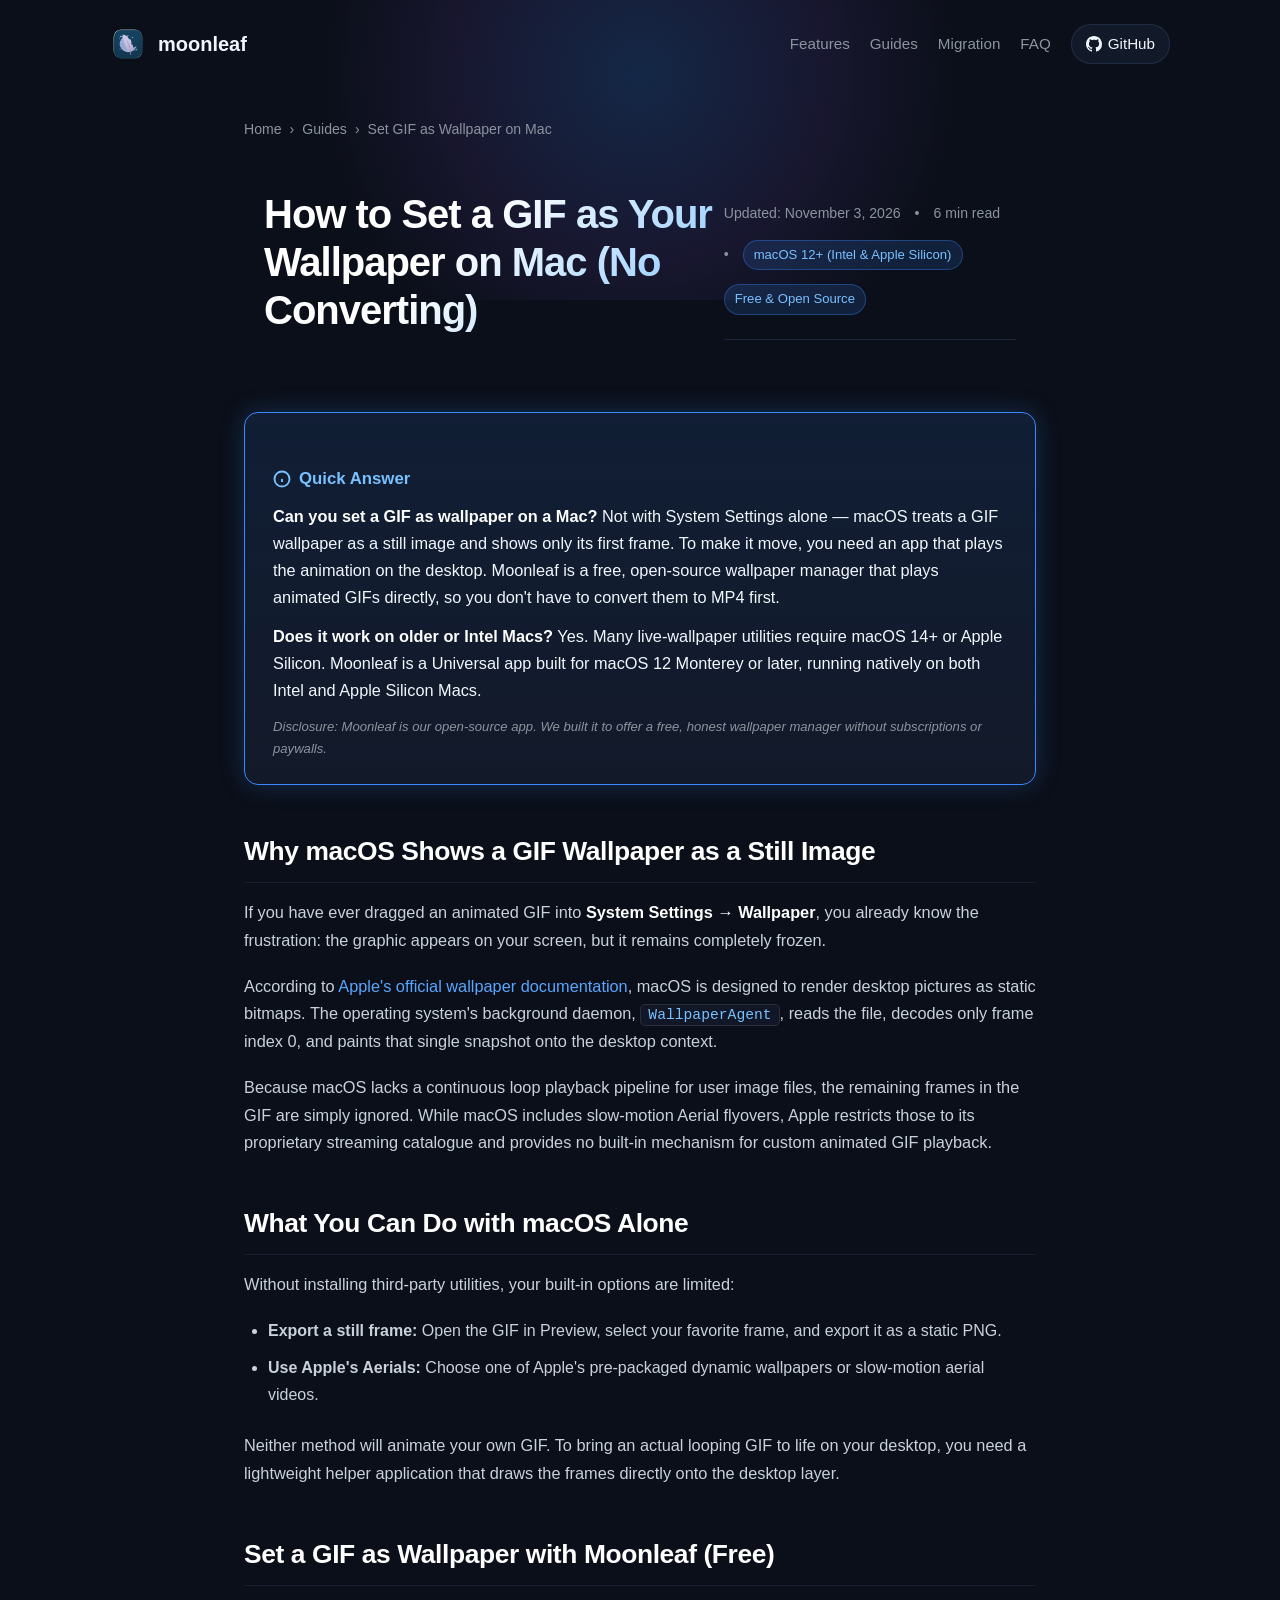
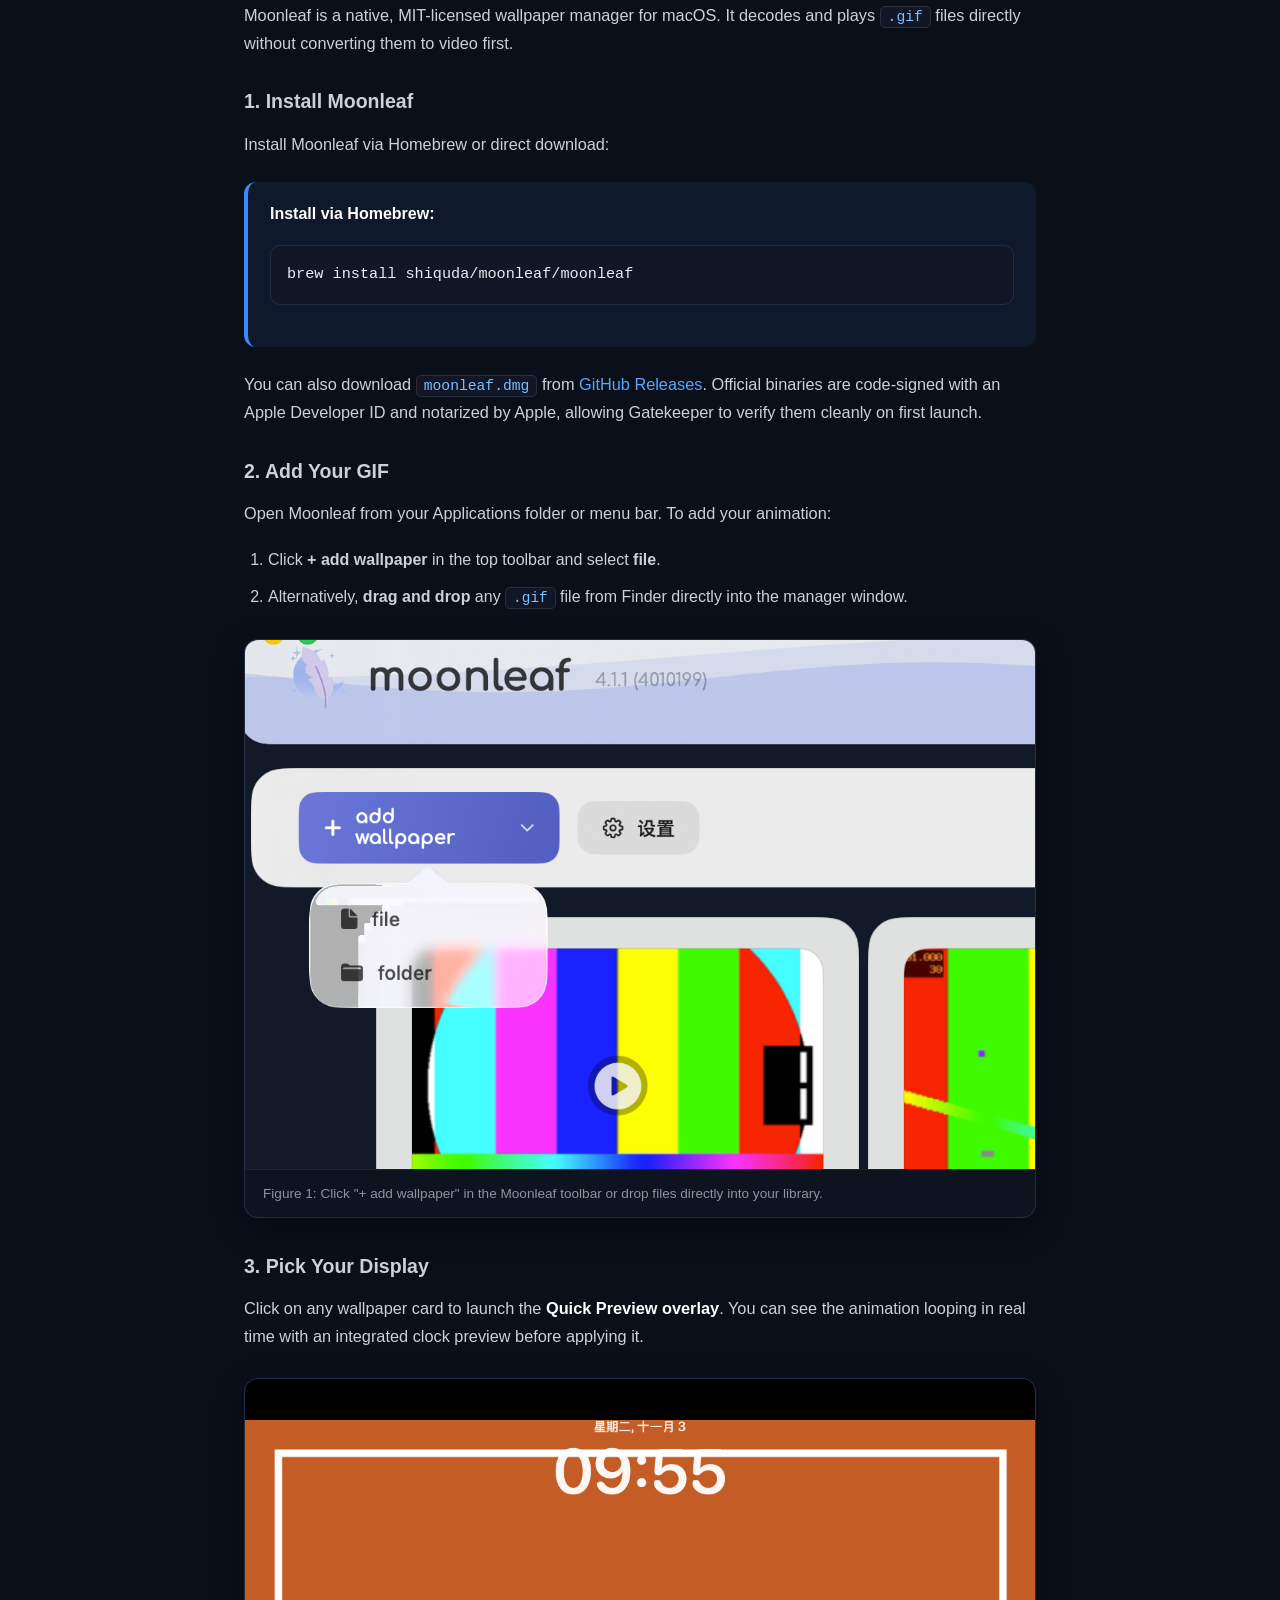
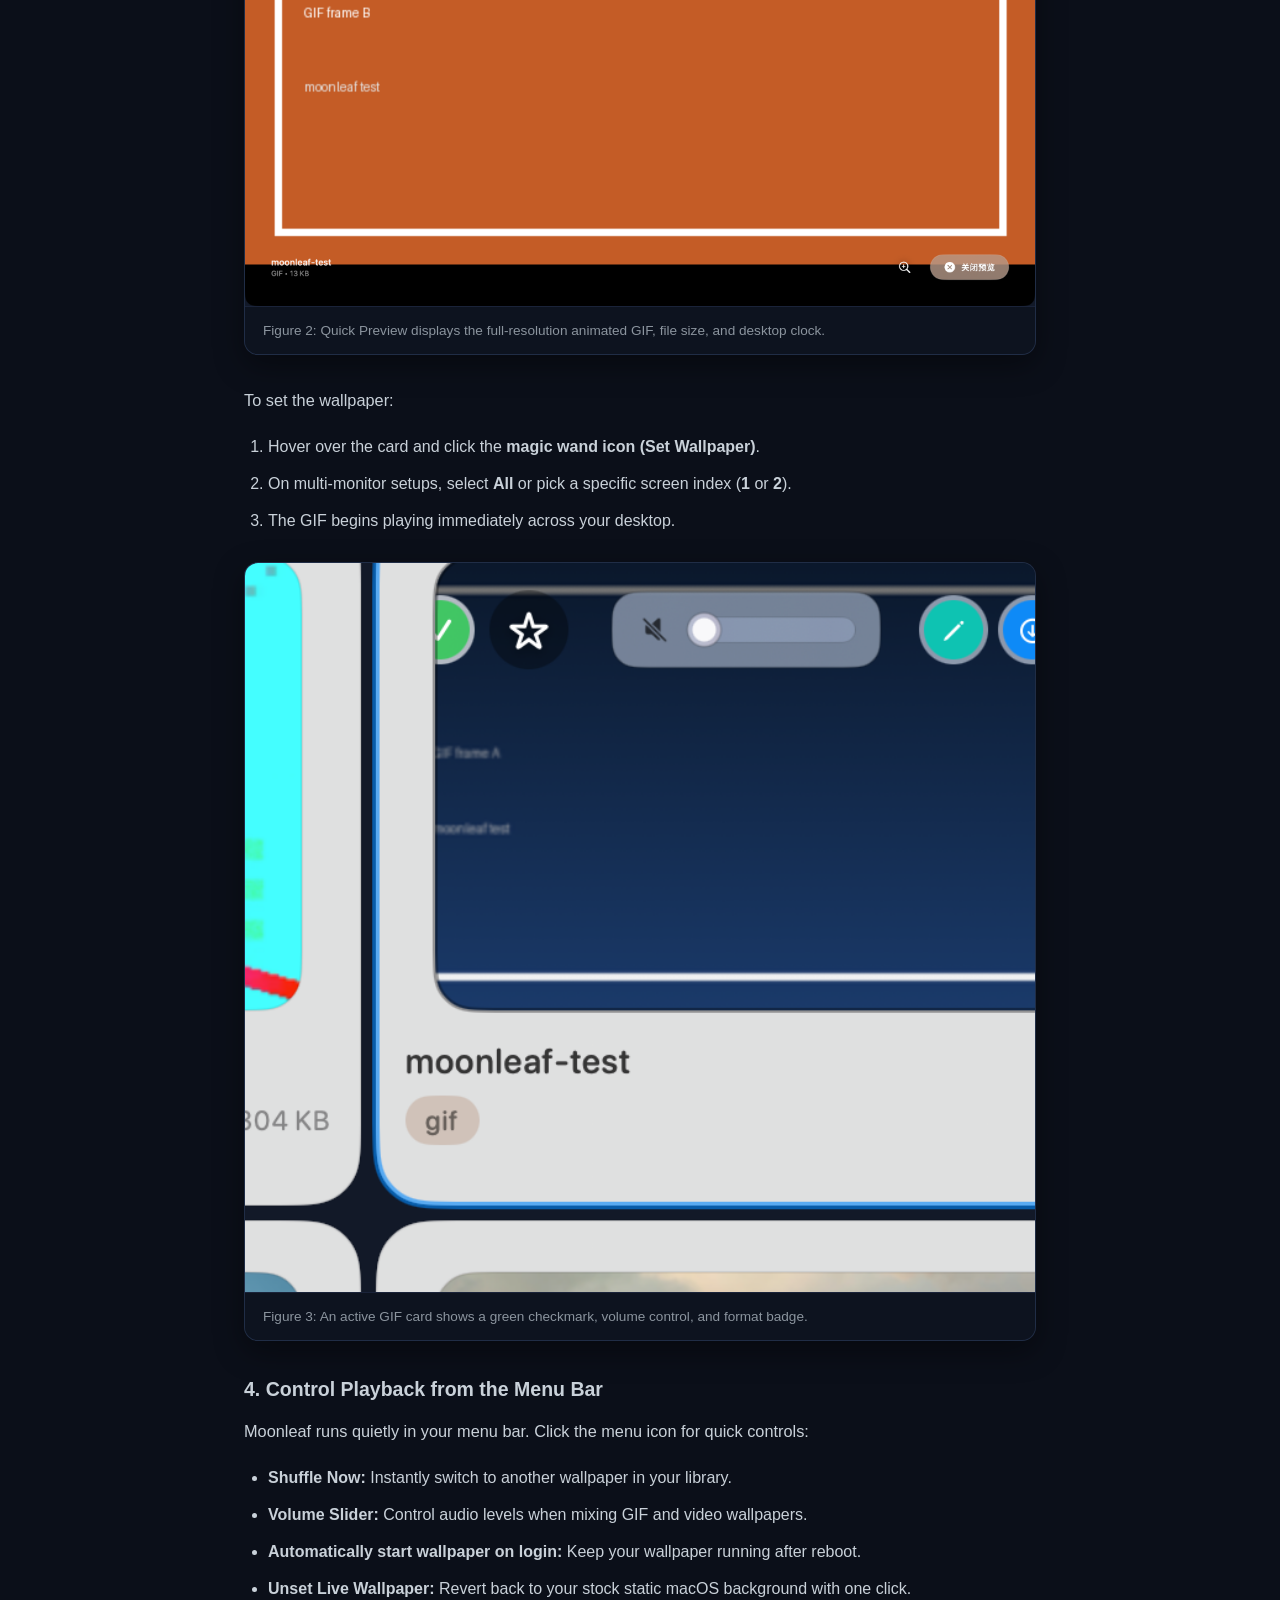
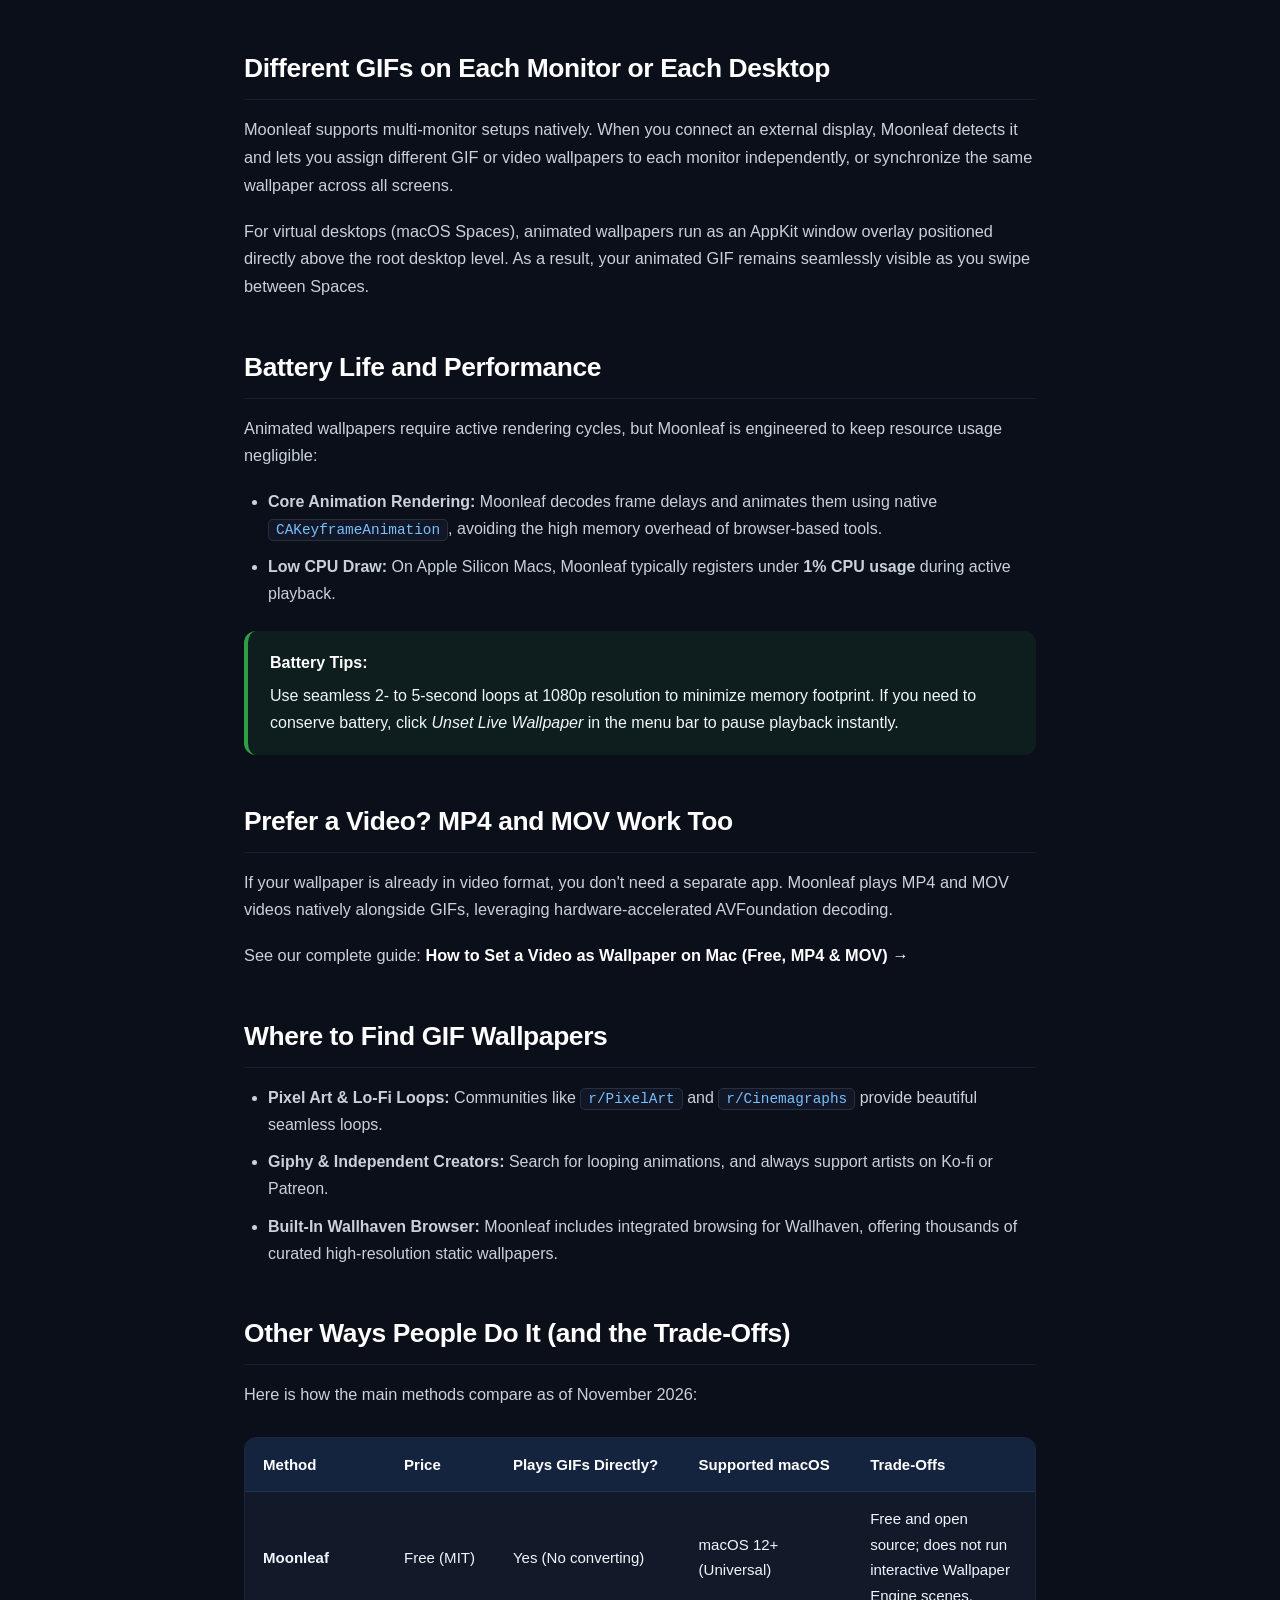
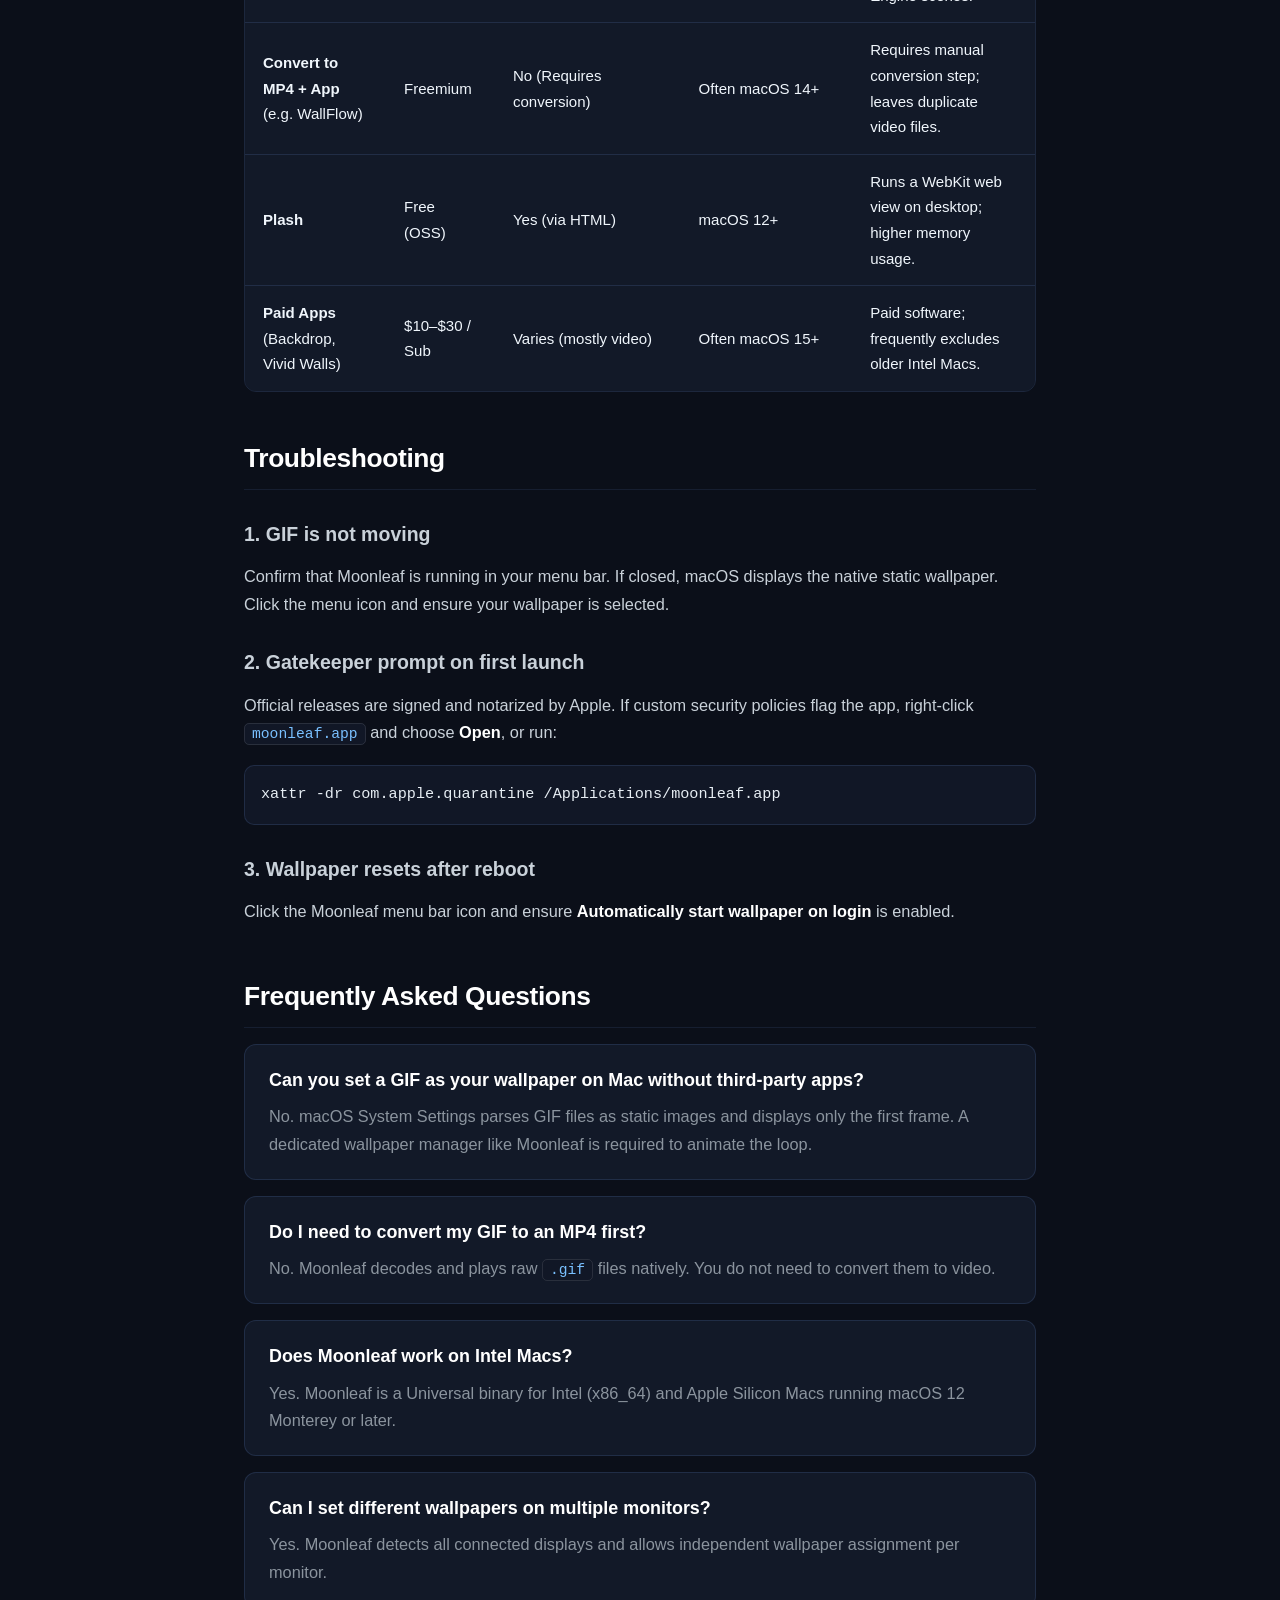
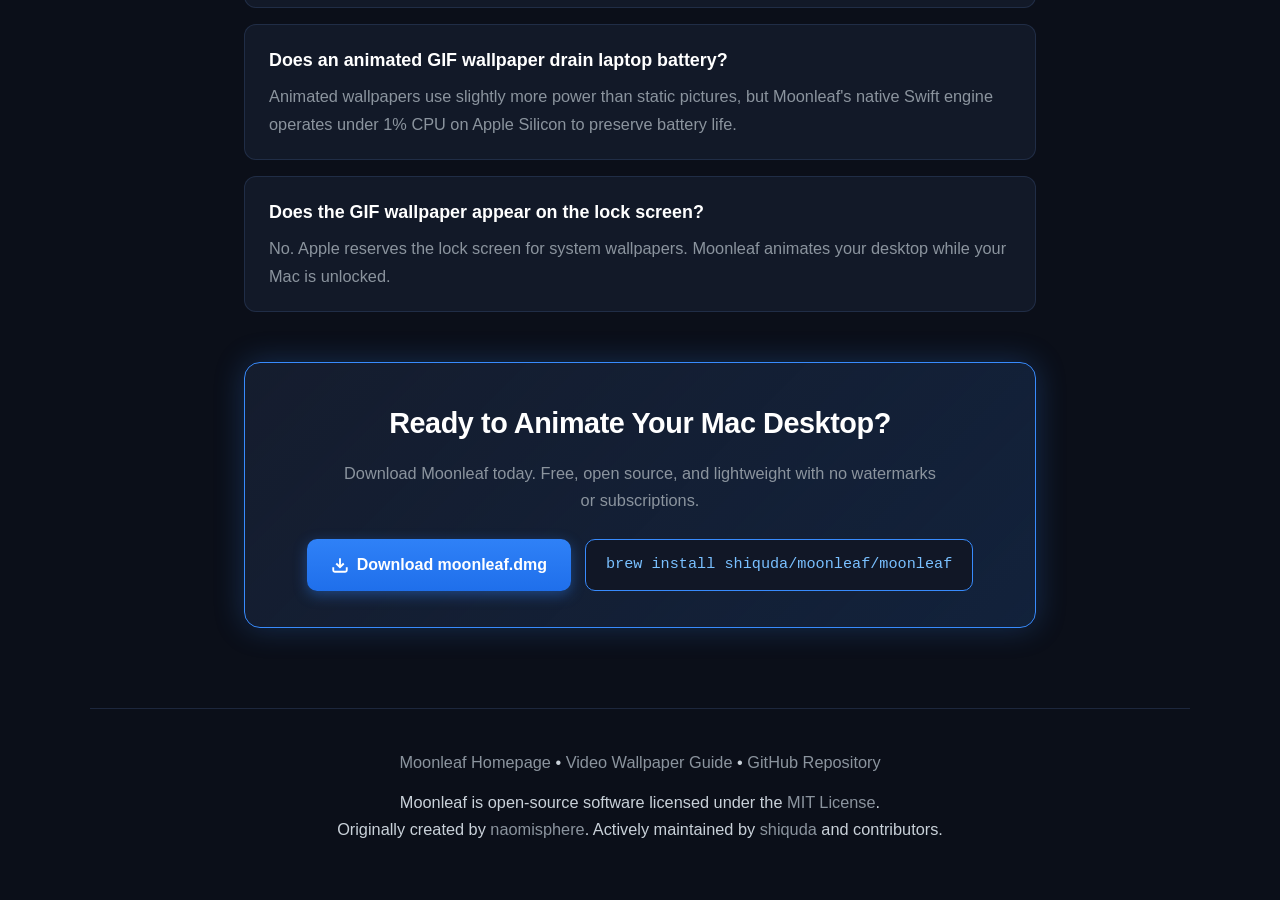
==== docs/guides/gif-wallpaper-mac/index.html @ fe2e9995 "feat(seo): add GIF and video wallpaper guides, update notarization facts and sitemap" ====
<!DOCTYPE html>
<html lang="en">
<head>
  <meta charset="UTF-8">
  <meta name="viewport" content="width=device-width, initial-scale=1.0">
  <title>How to Set a GIF as Wallpaper on Mac (Free, No Converting)</title>
  <meta name="description" content="macOS shows only a GIF's first frame. Here's why, and how to play GIF wallpapers on Mac for free with moonleaf. No MP4 converting, macOS 12+, Intel too.">
  <link rel="canonical" href="https://shiquda.github.io/moonleaf/guides/gif-wallpaper-mac/">
  <link rel="icon" type="image/png" href="../../icon.png">

  <!-- OpenGraph Meta Tags -->
  <meta property="og:type" content="article">
  <meta property="og:url" content="https://shiquda.github.io/moonleaf/guides/gif-wallpaper-mac/">
  <meta property="og:title" content="How to Set a GIF as Wallpaper on Mac (Free, No Converting)">
  <meta property="og:description" content="macOS shows only a GIF's first frame. Play animated GIF wallpapers on Mac for free with moonleaf. No MP4 converting required.">
  <meta property="og:image" content="https://shiquda.github.io/moonleaf/og-image.png">

  <!-- Twitter Card -->
  <meta name="twitter:card" content="summary_large_image">
  <meta name="twitter:title" content="How to Set a GIF as Wallpaper on Mac (Free, No Converting)">
  <meta name="twitter:description" content="macOS shows only a GIF's first frame. Play animated GIF wallpapers on Mac for free with moonleaf. macOS 12+, Intel and Apple Silicon.">
  <meta name="twitter:image" content="https://shiquda.github.io/moonleaf/og-image.png">

  <link rel="stylesheet" href="../style.css">

  <!-- JSON-LD Structured Data: Article & FAQPage -->
  <script type="application/ld+json">
  {
    "@context": "https://schema.org",
    "@graph": [
      {
        "@type": "Article",
        "headline": "How to Set a GIF as Wallpaper on Mac (Free, No Converting)",
        "description": "Learn why macOS only displays the first frame of a GIF and how to play animated GIF wallpapers natively with moonleaf.",
        "author": {
          "@type": "Person",
          "name": "shiquda",
          "url": "https://github.com/shiquda"
        },
        "publisher": {
          "@type": "Organization",
          "name": "moonleaf",
          "url": "https://shiquda.github.io/moonleaf/"
        },
        "datePublished": "2026-11-03",
        "dateModified": "2026-11-03",
        "mainEntityOfPage": "https://shiquda.github.io/moonleaf/guides/gif-wallpaper-mac/"
      },
      {
        "@type": "FAQPage",
        "mainEntity": [
          {
            "@type": "Question",
            "name": "Can you set a GIF as your wallpaper on a Mac?",
            "acceptedAnswer": {
              "@type": "Answer",
              "text": "Not with System Settings alone. macOS treats a GIF as a static picture and displays only its first frame. To animate it, you need an app like moonleaf that renders the animation on the desktop."
            }
          },
          {
            "@type": "Question",
            "name": "Do I need to convert the GIF to an MP4 first?",
            "acceptedAnswer": {
              "@type": "Answer",
              "text": "No. While many tools require converting GIFs to MP4 or MOV files, moonleaf decodes and plays .gif files directly."
            }
          },
          {
            "@type": "Question",
            "name": "Does moonleaf work on Intel Macs?",
            "acceptedAnswer": {
              "@type": "Answer",
              "text": "Yes. Moonleaf is a Universal app supporting macOS 12 Monterey or later on both Intel and Apple Silicon Macs."
            }
          },
          {
            "@type": "Question",
            "name": "Can I use different GIFs on multiple monitors?",
            "acceptedAnswer": {
              "@type": "Answer",
              "text": "Yes. Moonleaf detects multiple displays and lets you assign separate wallpapers to each screen."
            }
          },
          {
            "@type": "Question",
            "name": "Will an animated GIF wallpaper drain battery?",
            "acceptedAnswer": {
              "@type": "Answer",
              "text": "Animated graphics consume slightly more power than still pictures, but Moonleaf uses native AppKit rendering with less than 1% CPU usage on Apple Silicon."
            }
          },
          {
            "@type": "Question",
            "name": "Does the GIF show on the lock screen?",
            "acceptedAnswer": {
              "@type": "Answer",
              "text": "No. Moonleaf animates the active desktop wallpaper; macOS does not allow third-party utilities to modify the lock screen."
            }
          }
        ]
      }
    ]
  }
  </script>
</head>
<body>
  <div class="glow-top"></div>

  <header>
    <a href="../../" class="brand">
      <img src="../../icon.png" alt="Moonleaf logo">
      <span>moonleaf</span>
    </a>
    <div class="nav-links">
      <a href="../../#features">Features</a>
      <a href="../../#guides">Guides</a>
      <a href="../../#upgrade">Migration</a>
      <a href="../../#faq">FAQ</a>
      <a href="https://github.com/shiquda/moonleaf" class="github-btn" target="_blank" rel="noopener">
        <svg height="16" width="16" viewBox="0 0 16 16" fill="currentColor"><path d="M8 0C3.58 0 0 3.58 0 8c0 3.54 2.29 6.53 5.47 7.59.4.07.55-.17.55-.38 0-.19-.01-.82-.01-1.49-2.01.37-2.53-.49-2.69-.94-.09-.23-.48-.94-.82-1.13-.28-.15-.68-.52-.01-.53.63-.01 1.08.58 1.23.82.72 1.21 1.87.87 2.33.66.07-.52.28-.87.51-1.07-1.78-.2-3.64-.89-3.64-3.95 0-.87.31-1.59.82-2.15-.08-.2-.36-1.02.08-2.12 0 0 .67-.21 2.2.82.64-.18 1.32-.27 2-.27.68 0 1.36.09 2 .27 1.53-1.04 2.2-.82 2.2-.82.44 1.1.16 1.92.08 2.12.51.56.82 1.27.82 2.15 0 3.07-1.87 3.75-3.65 3.95.29.25.54.73.54 1.48 0 1.07-.01 1.93-.01 2.2 0 .21.15.46.55.38A8.013 8.013 0 0016 8c0-4.42-3.58-8-8-8z"></path></svg>
        GitHub
      </a>
    </div>
  </header>

  <main class="guide-article">
    <nav class="breadcrumbs" aria-label="Breadcrumb">
      <a href="../../">Home</a>
      <span>&rsaquo;</span>
      <a href="../../#guides">Guides</a>
      <span>&rsaquo;</span>
      <span>Set GIF as Wallpaper on Mac</span>
    </nav>

    <header class="guide-header">
      <h1>How to Set a GIF as Your Wallpaper on Mac (No Converting)</h1>
      <div class="guide-meta">
        <span>Updated: November 3, 2026</span>
        <span>&bull;</span>
        <span>6 min read</span>
        <span>&bull;</span>
        <span class="guide-tag">macOS 12+ (Intel &amp; Apple Silicon)</span>
        <span class="guide-tag">Free &amp; Open Source</span>
      </div>
    </header>

    <!-- Answer-Ready Block -->
    <section class="answer-ready-box" aria-label="Quick Answer">
      <h3>
        <svg width="18" height="18" viewBox="0 0 24 24" fill="none" stroke="currentColor" stroke-width="2.5"><circle cx="12" cy="12" r="10"></circle><line x1="12" y1="16" x2="12" y2="12"></line><line x1="12" y1="8" x2="12.01" y2="8"></line></svg>
        Quick Answer
      </h3>
      <p>
        <strong>Can you set a GIF as wallpaper on a Mac?</strong> Not with System Settings alone &mdash; macOS treats a GIF wallpaper as a still image and shows only its first frame. To make it move, you need an app that plays the animation on the desktop. Moonleaf is a free, open-source wallpaper manager that plays animated GIFs directly, so you don't have to convert them to MP4 first.
      </p>
      <p>
        <strong>Does it work on older or Intel Macs?</strong> Yes. Many live-wallpaper utilities require macOS 14+ or Apple Silicon. Moonleaf is a Universal app built for macOS 12 Monterey or later, running natively on both Intel and Apple Silicon Macs.
      </p>
      <span class="disclosure">Disclosure: Moonleaf is our open-source app. We built it to offer a free, honest wallpaper manager without subscriptions or paywalls.</span>
    </section>

    <section>
      <h2>Why macOS Shows a GIF Wallpaper as a Still Image</h2>
      <p>
        If you have ever dragged an animated GIF into <strong>System Settings &rarr; Wallpaper</strong>, you already know the frustration: the graphic appears on your screen, but it remains completely frozen.
      </p>
      <p>
        According to <a href="https://support.apple.com/guide/mac-help/change-desktop-picture-mchlp1103/mac" target="_blank" rel="noopener">Apple's official wallpaper documentation</a>, macOS is designed to render desktop pictures as static bitmaps. The operating system's background daemon, <code>WallpaperAgent</code>, reads the file, decodes only frame index 0, and paints that single snapshot onto the desktop context.
      </p>
      <p>
        Because macOS lacks a continuous loop playback pipeline for user image files, the remaining frames in the GIF are simply ignored. While macOS includes slow-motion Aerial flyovers, Apple restricts those to its proprietary streaming catalogue and provides no built-in mechanism for custom animated GIF playback.
      </p>
    </section>

    <section>
      <h2>What You Can Do with macOS Alone</h2>
      <p>
        Without installing third-party utilities, your built-in options are limited:
      </p>
      <ul>
        <li><strong>Export a still frame:</strong> Open the GIF in Preview, select your favorite frame, and export it as a static PNG.</li>
        <li><strong>Use Apple's Aerials:</strong> Choose one of Apple's pre-packaged dynamic wallpapers or slow-motion aerial videos.</li>
      </ul>
      <p>
        Neither method will animate your own GIF. To bring an actual looping GIF to life on your desktop, you need a lightweight helper application that draws the frames directly onto the desktop layer.
      </p>
    </section>

    <section>
      <h2>Set a GIF as Wallpaper with Moonleaf (Free)</h2>
      <p>
        Moonleaf is a native, MIT-licensed wallpaper manager for macOS. It decodes and plays <code>.gif</code> files directly without converting them to video first.
      </p>

      <h3>1. Install Moonleaf</h3>
      <p>
        Install Moonleaf via Homebrew or direct download:
      </p>
      <div class="callout callout-info">
        <strong>Install via Homebrew:</strong>
        <pre><code>brew install shiquda/moonleaf/moonleaf</code></pre>
      </div>
      <p>
        You can also download <code>moonleaf.dmg</code> from <a href="https://github.com/shiquda/moonleaf/releases/latest" target="_blank" rel="noopener">GitHub Releases</a>. Official binaries are code-signed with an Apple Developer ID and notarized by Apple, allowing Gatekeeper to verify them cleanly on first launch.
      </p>

      <h3>2. Add Your GIF</h3>
      <p>
        Open Moonleaf from your Applications folder or menu bar. To add your animation:
      </p>
      <ol>
        <li>Click <strong>+ add wallpaper</strong> in the top toolbar and select <strong>file</strong>.</li>
        <li>Alternatively, <strong>drag and drop</strong> any <code>.gif</code> file from Finder directly into the manager window.</li>
      </ol>

      <figure class="guide-img">
        <img src="../images/add-wallpaper-popover.png" alt="Moonleaf manager window showing the add wallpaper button and file popover">
        <figcaption>Figure 1: Click "+ add wallpaper" in the Moonleaf toolbar or drop files directly into your library.</figcaption>
      </figure>

      <h3>3. Pick Your Display</h3>
      <p>
        Click on any wallpaper card to launch the <strong>Quick Preview overlay</strong>. You can see the animation looping in real time with an integrated clock preview before applying it.
      </p>

      <figure class="guide-img">
        <img src="../images/gif-quick-preview.png" alt="Moonleaf Quick Preview overlay displaying animated GIF with clock">
        <figcaption>Figure 2: Quick Preview displays the full-resolution animated GIF, file size, and desktop clock.</figcaption>
      </figure>

      <p>
        To set the wallpaper:
      </p>
      <ol>
        <li>Hover over the card and click the <strong>magic wand icon (Set Wallpaper)</strong>.</li>
        <li>On multi-monitor setups, select <strong>All</strong> or pick a specific screen index (<strong>1</strong> or <strong>2</strong>).</li>
        <li>The GIF begins playing immediately across your desktop.</li>
      </ol>

      <figure class="guide-img">
        <img src="../images/gif-card-active.png" alt="Moonleaf active GIF card with controls and format badge">
        <figcaption>Figure 3: An active GIF card shows a green checkmark, volume control, and format badge.</figcaption>
      </figure>

      <h3>4. Control Playback from the Menu Bar</h3>
      <p>
        Moonleaf runs quietly in your menu bar. Click the menu icon for quick controls:
      </p>
      <ul>
        <li><strong>Shuffle Now:</strong> Instantly switch to another wallpaper in your library.</li>
        <li><strong>Volume Slider:</strong> Control audio levels when mixing GIF and video wallpapers.</li>
        <li><strong>Automatically start wallpaper on login:</strong> Keep your wallpaper running after reboot.</li>
        <li><strong>Unset Live Wallpaper:</strong> Revert back to your stock static macOS background with one click.</li>
      </ul>
    </section>

    <section>
      <h2>Different GIFs on Each Monitor or Each Desktop</h2>
      <p>
        Moonleaf supports multi-monitor setups natively. When you connect an external display, Moonleaf detects it and lets you assign different GIF or video wallpapers to each monitor independently, or synchronize the same wallpaper across all screens.
      </p>
      <p>
        For virtual desktops (macOS Spaces), animated wallpapers run as an AppKit window overlay positioned directly above the root desktop level. As a result, your animated GIF remains seamlessly visible as you swipe between Spaces.
      </p>
    </section>

    <section>
      <h2>Battery Life and Performance</h2>
      <p>
        Animated wallpapers require active rendering cycles, but Moonleaf is engineered to keep resource usage negligible:
      </p>
      <ul>
        <li><strong>Core Animation Rendering:</strong> Moonleaf decodes frame delays and animates them using native <code>CAKeyframeAnimation</code>, avoiding the high memory overhead of browser-based tools.</li>
        <li><strong>Low CPU Draw:</strong> On Apple Silicon Macs, Moonleaf typically registers under <strong>1% CPU usage</strong> during active playback.</li>
      </ul>
      <div class="callout callout-tip">
        <strong>Battery Tips:</strong> Use seamless 2- to 5-second loops at 1080p resolution to minimize memory footprint. If you need to conserve battery, click <em>Unset Live Wallpaper</em> in the menu bar to pause playback instantly.
      </div>
    </section>

    <section>
      <h2>Prefer a Video? MP4 and MOV Work Too</h2>
      <p>
        If your wallpaper is already in video format, you don't need a separate app. Moonleaf plays MP4 and MOV videos natively alongside GIFs, leveraging hardware-accelerated AVFoundation decoding.
      </p>
      <p>
        See our complete guide: <a href="../video-wallpaper-mac/"><strong>How to Set a Video as Wallpaper on Mac (Free, MP4 &amp; MOV) &rarr;</strong></a>
      </p>
    </section>

    <section>
      <h2>Where to Find GIF Wallpapers</h2>
      <ul>
        <li><strong>Pixel Art &amp; Lo-Fi Loops:</strong> Communities like <code>r/PixelArt</code> and <code>r/Cinemagraphs</code> provide beautiful seamless loops.</li>
        <li><strong>Giphy &amp; Independent Creators:</strong> Search for looping animations, and always support artists on Ko-fi or Patreon.</li>
        <li><strong>Built-In Wallhaven Browser:</strong> Moonleaf includes integrated browsing for Wallhaven, offering thousands of curated high-resolution static wallpapers.</li>
      </ul>
    </section>

    <section>
      <h2>Other Ways People Do It (and the Trade-Offs)</h2>
      <p>
        Here is how the main methods compare as of November 2026:
      </p>

      <div class="table-responsive">
        <table>
          <thead>
            <tr>
              <th>Method</th>
              <th>Price</th>
              <th>Plays GIFs Directly?</th>
              <th>Supported macOS</th>
              <th>Trade-Offs</th>
            </tr>
          </thead>
          <tbody>
            <tr>
              <td><strong>Moonleaf</strong></td>
              <td>Free (MIT)</td>
              <td>Yes (No converting)</td>
              <td>macOS 12+ (Universal)</td>
              <td>Free and open source; does not run interactive Wallpaper Engine scenes.</td>
            </tr>
            <tr>
              <td><strong>Convert to MP4 + App</strong> (e.g. WallFlow)</td>
              <td>Freemium</td>
              <td>No (Requires conversion)</td>
              <td>Often macOS 14+</td>
              <td>Requires manual conversion step; leaves duplicate video files.</td>
            </tr>
            <tr>
              <td><strong>Plash</strong></td>
              <td>Free (OSS)</td>
              <td>Yes (via HTML)</td>
              <td>macOS 12+</td>
              <td>Runs a WebKit web view on desktop; higher memory usage.</td>
            </tr>
            <tr>
              <td><strong>Paid Apps</strong> (Backdrop, Vivid Walls)</td>
              <td>$10&ndash;$30 / Sub</td>
              <td>Varies (mostly video)</td>
              <td>Often macOS 15+</td>
              <td>Paid software; frequently excludes older Intel Macs.</td>
            </tr>
          </tbody>
        </table>
      </div>
    </section>

    <section>
      <h2>Troubleshooting</h2>
      <h3>1. GIF is not moving</h3>
      <p>
        Confirm that Moonleaf is running in your menu bar. If closed, macOS displays the native static wallpaper. Click the menu icon and ensure your wallpaper is selected.
      </p>
      <h3>2. Gatekeeper prompt on first launch</h3>
      <p>
        Official releases are signed and notarized by Apple. If custom security policies flag the app, right-click <code>moonleaf.app</code> and choose <strong>Open</strong>, or run:
      </p>
      <pre><code>xattr -dr com.apple.quarantine /Applications/moonleaf.app</code></pre>
      <h3>3. Wallpaper resets after reboot</h3>
      <p>
        Click the Moonleaf menu bar icon and ensure <strong>Automatically start wallpaper on login</strong> is enabled.
      </p>
    </section>

    <section class="faq-section">
      <h2>Frequently Asked Questions</h2>

      <div class="faq-card">
        <h3>Can you set a GIF as your wallpaper on Mac without third-party apps?</h3>
        <p>No. macOS System Settings parses GIF files as static images and displays only the first frame. A dedicated wallpaper manager like Moonleaf is required to animate the loop.</p>
      </div>

      <div class="faq-card">
        <h3>Do I need to convert my GIF to an MP4 first?</h3>
        <p>No. Moonleaf decodes and plays raw <code>.gif</code> files natively. You do not need to convert them to video.</p>
      </div>

      <div class="faq-card">
        <h3>Does Moonleaf work on Intel Macs?</h3>
        <p>Yes. Moonleaf is a Universal binary for Intel (x86_64) and Apple Silicon Macs running macOS 12 Monterey or later.</p>
      </div>

      <div class="faq-card">
        <h3>Can I set different wallpapers on multiple monitors?</h3>
        <p>Yes. Moonleaf detects all connected displays and allows independent wallpaper assignment per monitor.</p>
      </div>

      <div class="faq-card">
        <h3>Does an animated GIF wallpaper drain laptop battery?</h3>
        <p>Animated wallpapers use slightly more power than static pictures, but Moonleaf's native Swift engine operates under 1% CPU on Apple Silicon to preserve battery life.</p>
      </div>

      <div class="faq-card">
        <h3>Does the GIF wallpaper appear on the lock screen?</h3>
        <p>No. Apple reserves the lock screen for system wallpapers. Moonleaf animates your desktop while your Mac is unlocked.</p>
      </div>
    </section>

    <!-- Footer CTA Banner -->
    <div class="cta-banner">
      <h2>Ready to Animate Your Mac Desktop?</h2>
      <p>Download Moonleaf today. Free, open source, and lightweight with no watermarks or subscriptions.</p>
      <div class="cta-buttons">
        <a href="https://github.com/shiquda/moonleaf/releases/latest/download/moonleaf.dmg" class="btn-primary">
          <svg width="18" height="18" viewBox="0 0 24 24" fill="none" stroke="currentColor" stroke-width="2.5"><path d="M21 15v4a2 2 0 0 1-2 2H5a2 2 0 0 1-2-2v-4"></path><polyline points="7 10 12 15 17 10"></polyline><line x1="12" y1="15" x2="12" y2="3"></line></svg>
          Download moonleaf.dmg
        </a>
        <div class="btn-secondary" onclick="navigator.clipboard.writeText('brew install shiquda/moonleaf/moonleaf'); alert('Copied brew command to clipboard!');">
          brew install shiquda/moonleaf/moonleaf
        </div>
      </div>
    </div>
  </main>

  <footer>
    <p style="margin-bottom: 12px;">
      <a href="../../">Moonleaf Homepage</a> &bull;
      <a href="../video-wallpaper-mac/">Video Wallpaper Guide</a> &bull;
      <a href="https://github.com/shiquda/moonleaf">GitHub Repository</a>
    </p>
    <p>
      Moonleaf is open-source software licensed under the <a href="https://github.com/shiquda/moonleaf/blob/main/LICENSE">MIT License</a>.<br>
      Originally created by <a href="https://github.com/illufied">naomisphere</a>. Actively maintained by <a href="https://github.com/shiquda">shiquda</a> and contributors.
    </p>
  </footer>
</body>
</html>
---- docs/guides/style.css ----
:root {
  --bg: #0b0f19;
  --card-bg: rgba(22, 30, 48, 0.7);
  --card-border: rgba(56, 75, 115, 0.4);
  --text: #f0f6fc;
  --text-muted: #8b949e;
  --accent: #388bfd;
  --accent-glow: rgba(56, 139, 253, 0.25);
  --badge-bg: rgba(56, 139, 253, 0.15);
  --badge-border: rgba(56, 139, 253, 0.35);
  --code-bg: #111726;
  --callout-bg: rgba(56, 139, 253, 0.08);
  --callout-border: rgba(56, 139, 253, 0.4);
  --tip-bg: rgba(46, 160, 67, 0.1);
  --tip-border: rgba(46, 160, 67, 0.4);
}

* {
  box-sizing: border-box;
  margin: 0;
  padding: 0;
}

body {
  font-family: -apple-system, BlinkMacSystemFont, "SF Pro Text", "Segoe UI", Roboto, Helvetica, Arial, sans-serif;
  background-color: var(--bg);
  color: var(--text);
  line-height: 1.7;
  -webkit-font-smoothing: antialiased;
  overflow-x: hidden;
}

.glow-top {
  position: absolute;
  top: -150px;
  left: 50%;
  transform: translateX(-50%);
  width: 800px;
  height: 450px;
  background: radial-gradient(circle, rgba(56, 139, 253, 0.2) 0%, rgba(138, 92, 246, 0.1) 40%, transparent 70%);
  pointer-events: none;
  z-index: 0;
}

header {
  position: relative;
  z-index: 10;
  max-width: 1100px;
  margin: 0 auto;
  padding: 24px 20px;
  display: flex;
  justify-content: space-between;
  align-items: center;
}

.brand {
  display: flex;
  align-items: center;
  gap: 12px;
  text-decoration: none;
  color: var(--text);
  font-weight: 700;
  font-size: 1.25rem;
}

.brand img {
  width: 36px;
  height: 36px;
  border-radius: 8px;
}

.nav-links {
  display: flex;
  gap: 20px;
  align-items: center;
}

.nav-links a {
  color: var(--text-muted);
  text-decoration: none;
  font-size: 0.95rem;
  transition: color 0.2s;
}

.nav-links a:hover {
  color: var(--text);
}

.github-btn {
  display: inline-flex;
  align-items: center;
  gap: 6px;
  padding: 6px 14px;
  background: var(--card-bg);
  border: 1px solid var(--card-border);
  border-radius: 20px;
  color: var(--text) !important;
  font-weight: 500;
  font-size: 0.9rem;
}

.github-btn:hover {
  border-color: var(--accent);
}

.guide-article {
  position: relative;
  z-index: 10;
  max-width: 840px;
  margin: 30px auto 80px;
  padding: 0 24px;
}

.breadcrumbs {
  display: flex;
  align-items: center;
  gap: 8px;
  font-size: 0.88rem;
  color: var(--text-muted);
  margin-bottom: 24px;
}

.breadcrumbs a {
  color: var(--text-muted);
  text-decoration: none;
  transition: color 0.2s;
}

.breadcrumbs a:hover {
  color: var(--text);
}

.guide-header {
  margin-bottom: 36px;
}

h1 {
  font-size: 2.5rem;
  font-weight: 800;
  letter-spacing: -0.025em;
  line-height: 1.2;
  margin-bottom: 18px;
  background: linear-gradient(135deg, #ffffff 40%, #79c0ff 100%);
  -webkit-background-clip: text;
  -webkit-text-fill-color: transparent;
}

.guide-meta {
  display: flex;
  flex-wrap: wrap;
  align-items: center;
  gap: 14px;
  font-size: 0.88rem;
  color: var(--text-muted);
  padding-bottom: 24px;
  border-bottom: 1px solid var(--card-border);
}

.guide-tag {
  display: inline-flex;
  align-items: center;
  gap: 6px;
  padding: 3px 10px;
  background: var(--badge-bg);
  border: 1px solid var(--badge-border);
  border-radius: 50px;
  color: #79c0ff;
  font-size: 0.82rem;
  font-weight: 500;
}

.answer-ready-box {
  background: linear-gradient(180deg, rgba(56, 139, 253, 0.12) 0%, rgba(22, 30, 48, 0.7) 100%);
  border: 1px solid var(--accent);
  box-shadow: 0 0 25px var(--accent-glow);
  border-radius: 14px;
  padding: 24px 28px;
  margin: 28px 0 36px;
}

.answer-ready-box h3 {
  font-size: 1.05rem;
  font-weight: 700;
  color: #79c0ff;
  margin-bottom: 10px;
  display: flex;
  align-items: center;
  gap: 8px;
}

.answer-ready-box p {
  font-size: 1.02rem;
  color: #f0f6fc;
  line-height: 1.65;
  margin-bottom: 12px;
}

.answer-ready-box p:last-child {
  margin-bottom: 0;
}

.disclosure {
  font-size: 0.82rem;
  color: var(--text-muted);
  font-style: italic;
  margin-top: 10px;
  display: block;
}

h2 {
  font-size: 1.65rem;
  font-weight: 700;
  letter-spacing: -0.015em;
  margin: 44px 0 16px;
  color: #ffffff;
  padding-bottom: 8px;
  border-bottom: 1px solid rgba(56, 75, 115, 0.25);
}

h3 {
  font-size: 1.22rem;
  font-weight: 600;
  margin: 28px 0 12px;
  color: #c9d1d9;
}

p {
  margin-bottom: 18px;
  font-size: 1.02rem;
  color: #c9d1d9;
}

p strong {
  color: #ffffff;
}

a {
  color: #58a6ff;
  text-decoration: none;
}

a:hover {
  text-decoration: underline;
}

ul, ol {
  margin: 16px 0 24px 24px;
  color: #c9d1d9;
}

li {
  margin-bottom: 10px;
  font-size: 1rem;
}

code {
  font-family: ui-monospace, SFMono-Regular, Menlo, Monaco, Consolas, monospace;
  background: var(--code-bg);
  border: 1px solid rgba(255, 255, 255, 0.1);
  padding: 2px 7px;
  border-radius: 5px;
  font-size: 0.9em;
  color: #79c0ff;
}

pre {
  background: var(--code-bg);
  border: 1px solid var(--card-border);
  border-radius: 10px;
  padding: 16px;
  overflow-x: auto;
  margin: 18px 0 24px;
}

pre code {
  background: none;
  border: none;
  padding: 0;
  color: #e6edf3;
  font-size: 0.95rem;
}

.callout {
  padding: 18px 22px;
  border-radius: 12px;
  margin: 24px 0;
  border-left: 4px solid;
}

.callout-info {
  background: var(--callout-bg);
  border-color: var(--accent);
}

.callout-tip {
  background: var(--tip-bg);
  border-color: #2ea043;
}

.callout-warning {
  background: rgba(210, 153, 34, 0.1);
  border-color: #d29922;
}

.callout strong {
  display: block;
  margin-bottom: 6px;
  color: #ffffff;
}

.guide-img {
  margin: 28px 0 32px;
  background: var(--card-bg);
  border: 1px solid var(--card-border);
  border-radius: 14px;
  overflow: hidden;
  box-shadow: 0 10px 30px rgba(0, 0, 0, 0.4);
}

.guide-img img {
  display: block;
  width: 100%;
  height: auto;
}

.guide-img figcaption {
  padding: 12px 18px;
  font-size: 0.85rem;
  color: var(--text-muted);
  background: rgba(11, 15, 25, 0.6);
  border-top: 1px solid rgba(56, 75, 115, 0.3);
}

.table-responsive {
  overflow-x: auto;
  margin: 28px 0 34px;
  border-radius: 12px;
  border: 1px solid var(--card-border);
}

table {
  width: 100%;
  border-collapse: collapse;
  text-align: left;
  font-size: 0.94rem;
  background: var(--card-bg);
}

th, td {
  padding: 14px 18px;
  border-bottom: 1px solid var(--card-border);
}

th {
  background: rgba(56, 139, 253, 0.1);
  color: #ffffff;
  font-weight: 600;
  white-space: nowrap;
}

tr:last-child td {
  border-bottom: none;
}

tr:hover td {
  background: rgba(255, 255, 255, 0.02);
}

.faq-section {
  margin-top: 48px;
}

.faq-card {
  background: var(--card-bg);
  border: 1px solid var(--card-border);
  border-radius: 12px;
  padding: 20px 24px;
  margin-bottom: 16px;
}

.faq-card h3 {
  margin: 0 0 8px;
  font-size: 1.12rem;
  color: #ffffff;
}

.faq-card p {
  margin: 0;
  color: var(--text-muted);
}

.cta-banner {
  margin: 50px 0 20px;
  background: linear-gradient(135deg, rgba(22, 30, 48, 0.9) 0%, rgba(56, 139, 253, 0.15) 100%);
  border: 1px solid var(--accent);
  box-shadow: 0 0 30px var(--accent-glow);
  border-radius: 16px;
  padding: 36px 32px;
  text-align: center;
}

.cta-banner h2 {
  border: none;
  margin: 0 0 12px;
  padding: 0;
  font-size: 1.8rem;
}

.cta-banner p {
  max-width: 600px;
  margin: 0 auto 24px;
  color: var(--text-muted);
}

.cta-buttons {
  display: flex;
  justify-content: center;
  flex-wrap: wrap;
  gap: 14px;
}

.btn-primary {
  display: inline-flex;
  align-items: center;
  gap: 8px;
  padding: 12px 24px;
  background: linear-gradient(180deg, #2f81f7 0%, #1f6feb 100%);
  color: #ffffff;
  font-weight: 600;
  border-radius: 10px;
  text-decoration: none !important;
  box-shadow: 0 4px 14px rgba(47, 129, 247, 0.4);
  transition: transform 0.15s, box-shadow 0.15s;
}

.btn-primary:hover {
  transform: translateY(-1px);
  box-shadow: 0 6px 20px rgba(47, 129, 247, 0.6);
}

.btn-secondary {
  display: inline-flex;
  align-items: center;
  gap: 8px;
  padding: 12px 20px;
  background: var(--code-bg);
  border: 1px solid var(--accent);
  color: #79c0ff;
  font-weight: 500;
  border-radius: 10px;
  font-family: ui-monospace, SFMono-Regular, Menlo, Monaco, monospace;
  font-size: 0.95rem;
  text-decoration: none !important;
  cursor: pointer;
}

footer {
  max-width: 1100px;
  margin: 0 auto;
  padding: 40px 20px;
  text-align: center;
  color: var(--text-muted);
  font-size: 0.9rem;
  border-top: 1px solid var(--card-border);
}

footer a {
  color: var(--text-muted);
  text-decoration: none;
}

footer a:hover {
  color: var(--text);
}

@media (max-width: 768px) {
  h1 { font-size: 2rem; }
  h2 { font-size: 1.4rem; }
  .guide-article { padding: 0 16px; margin-top: 20px; }
  .answer-ready-box { padding: 18px 20px; }
  .cta-banner { padding: 26px 20px; }
}
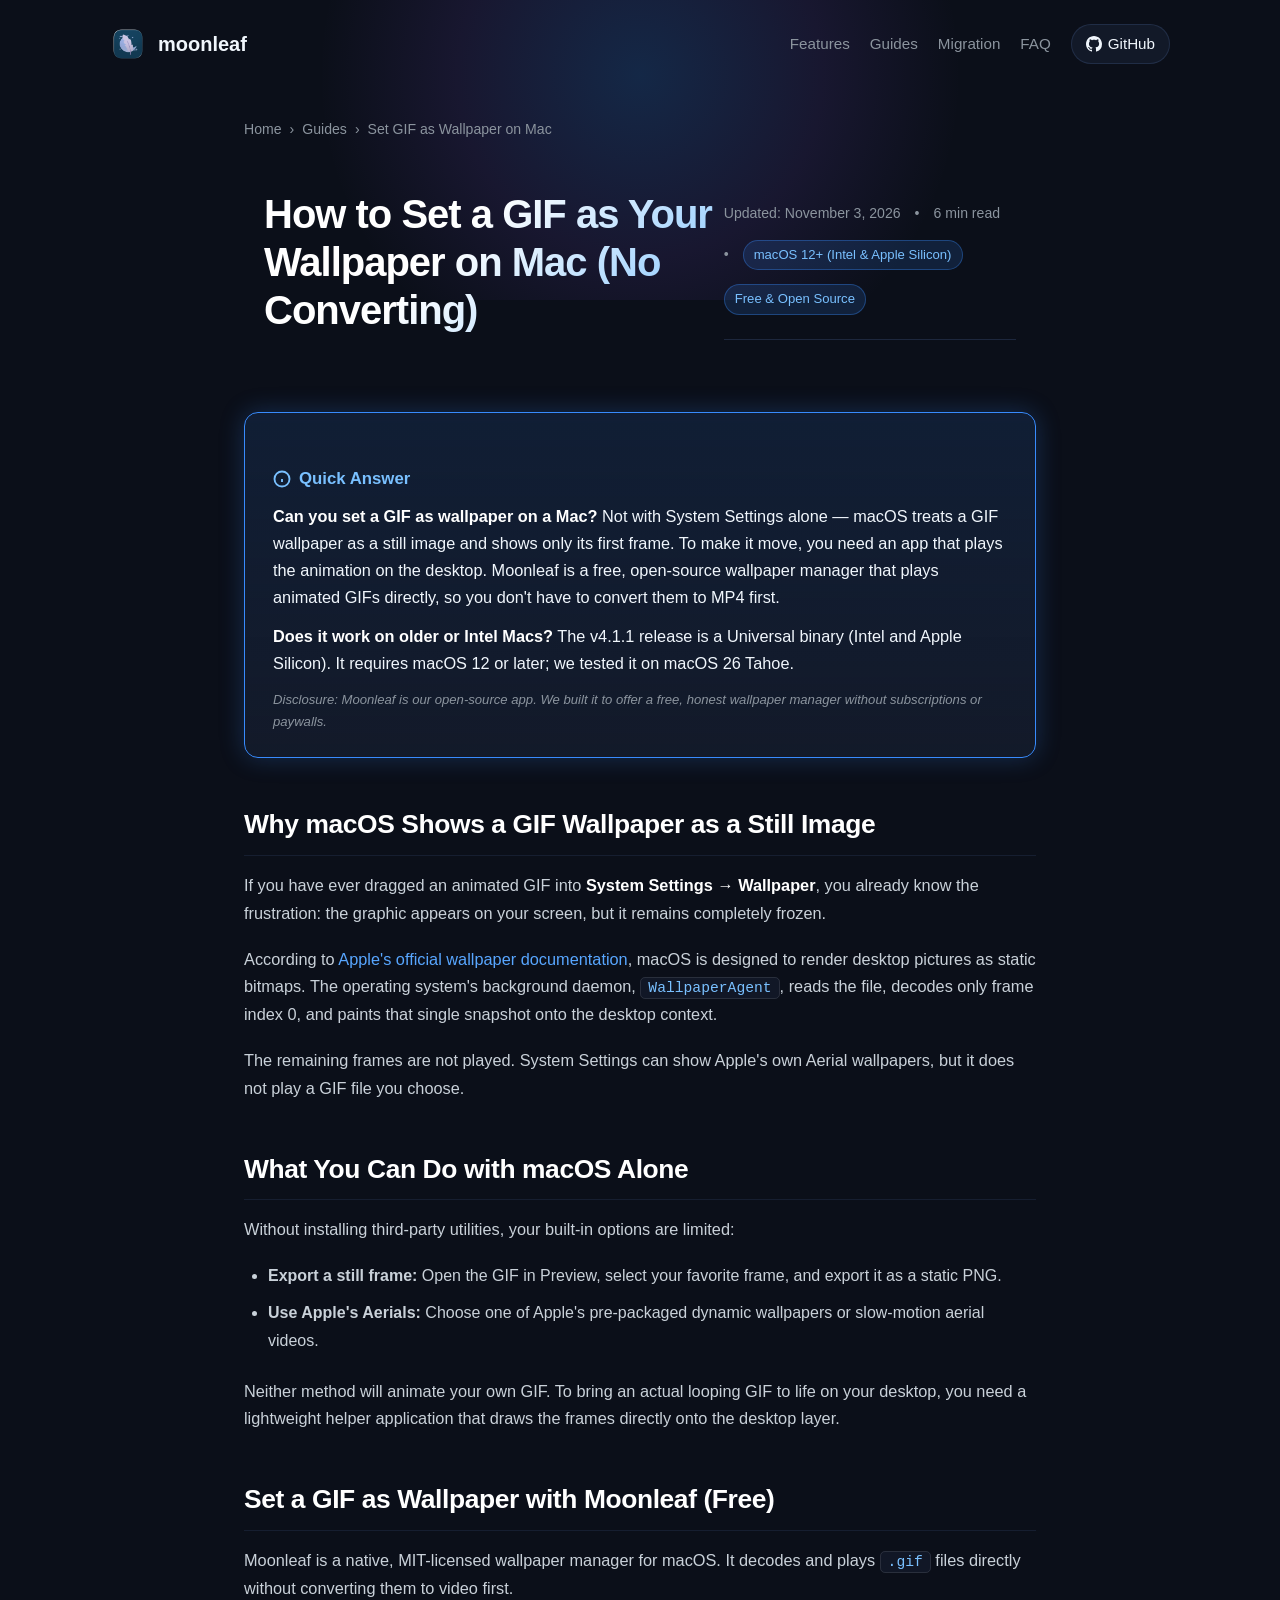
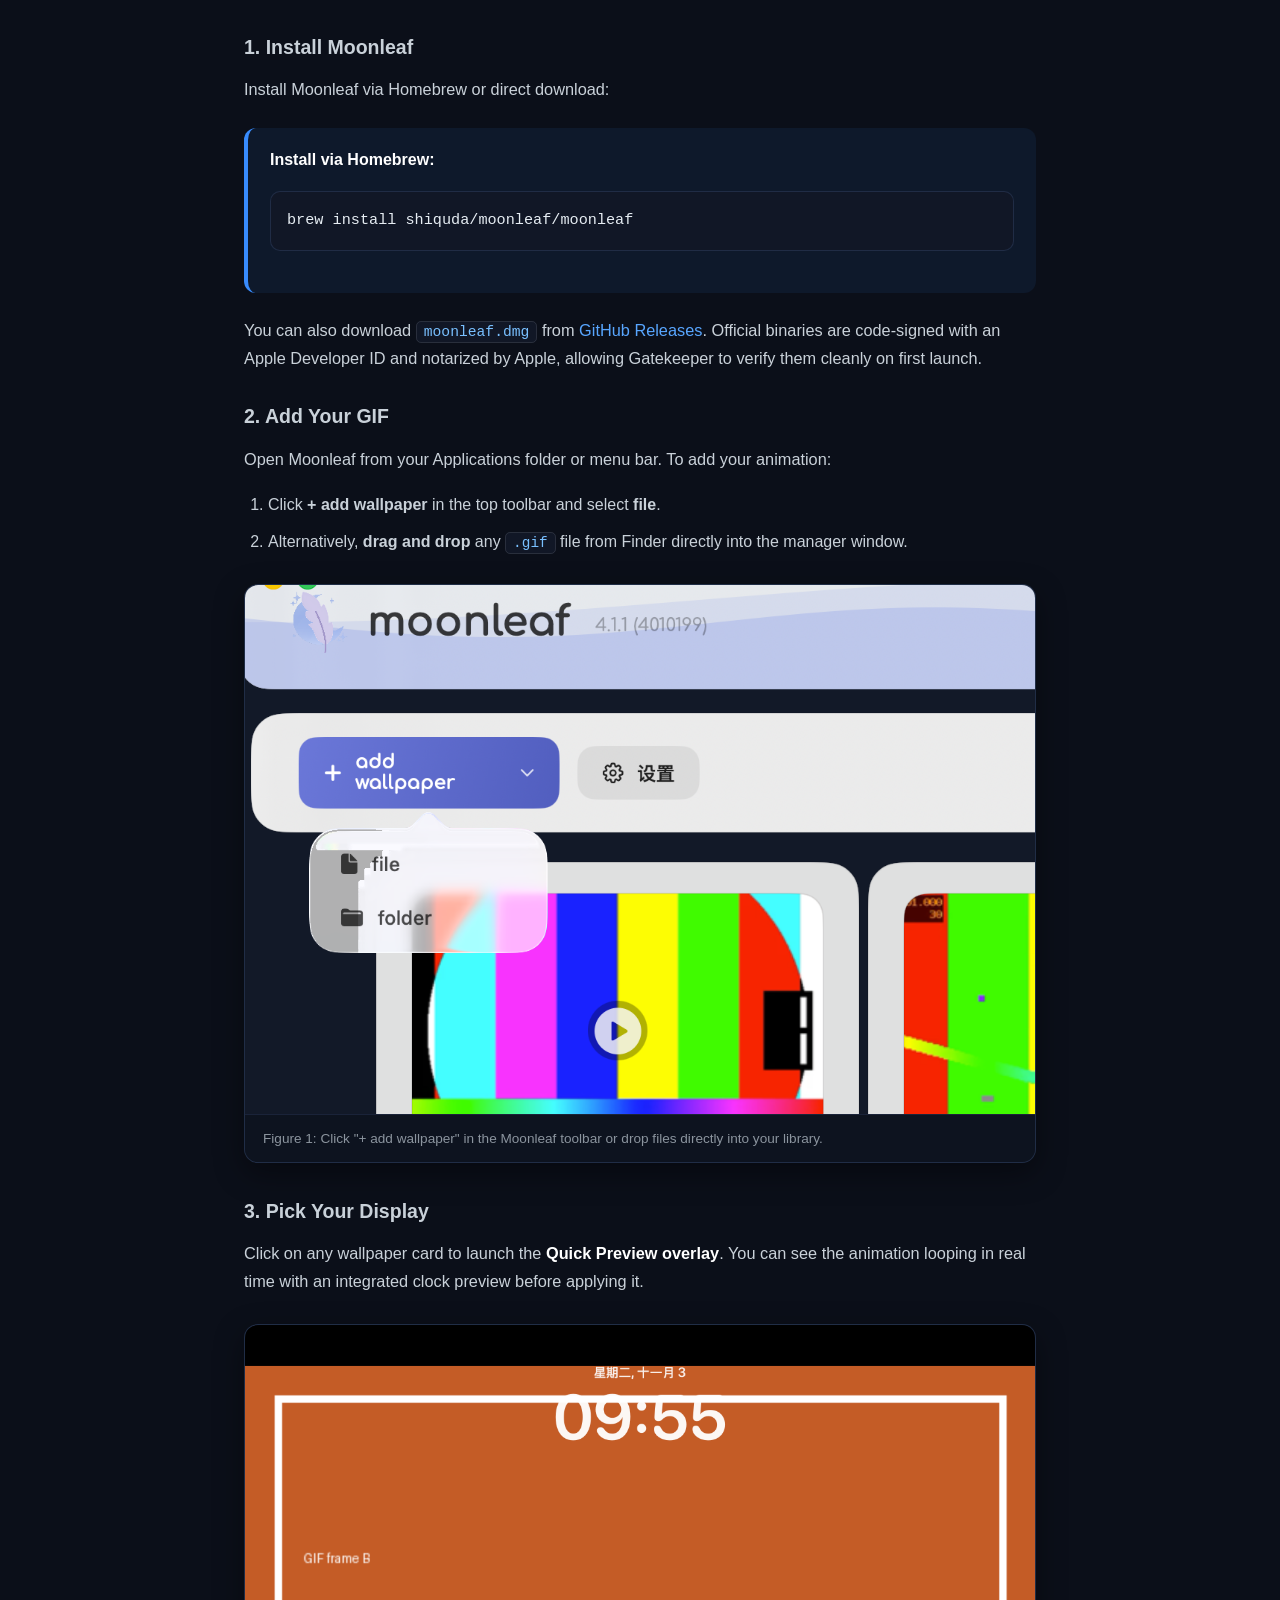
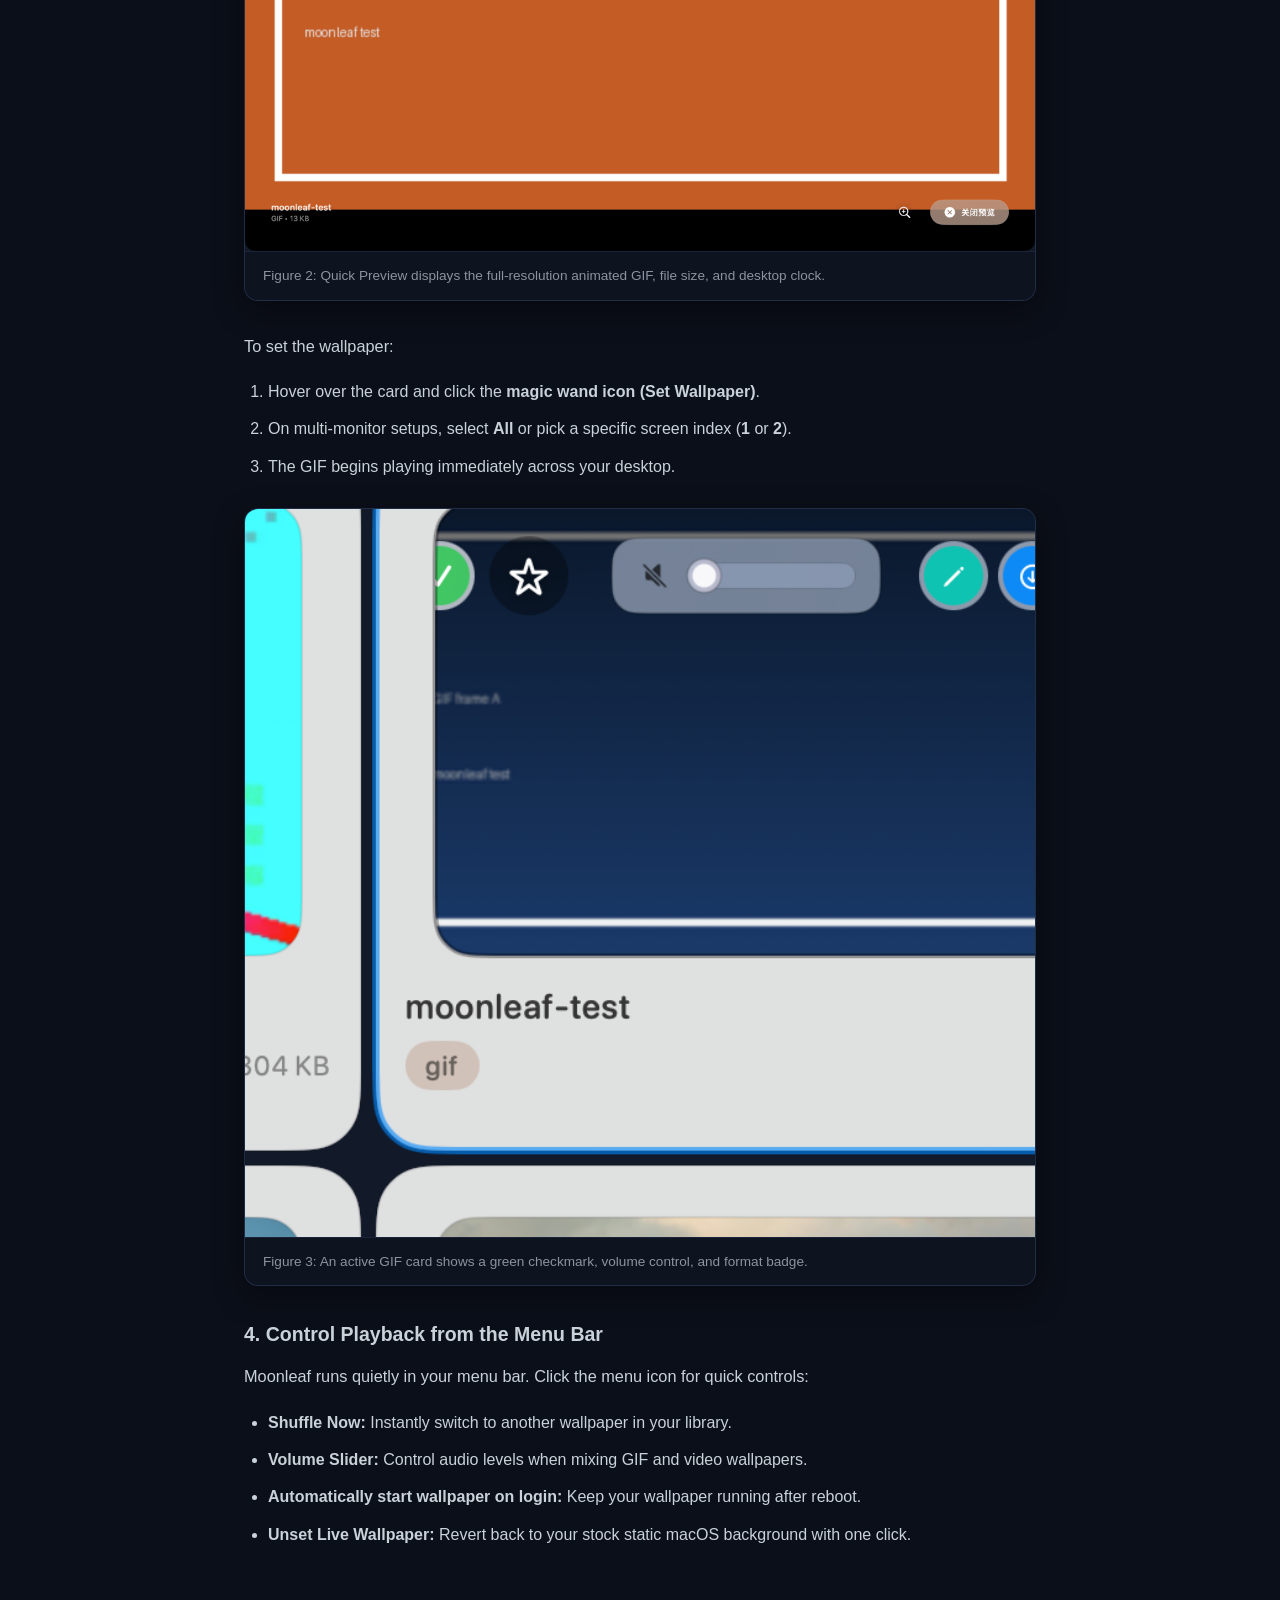
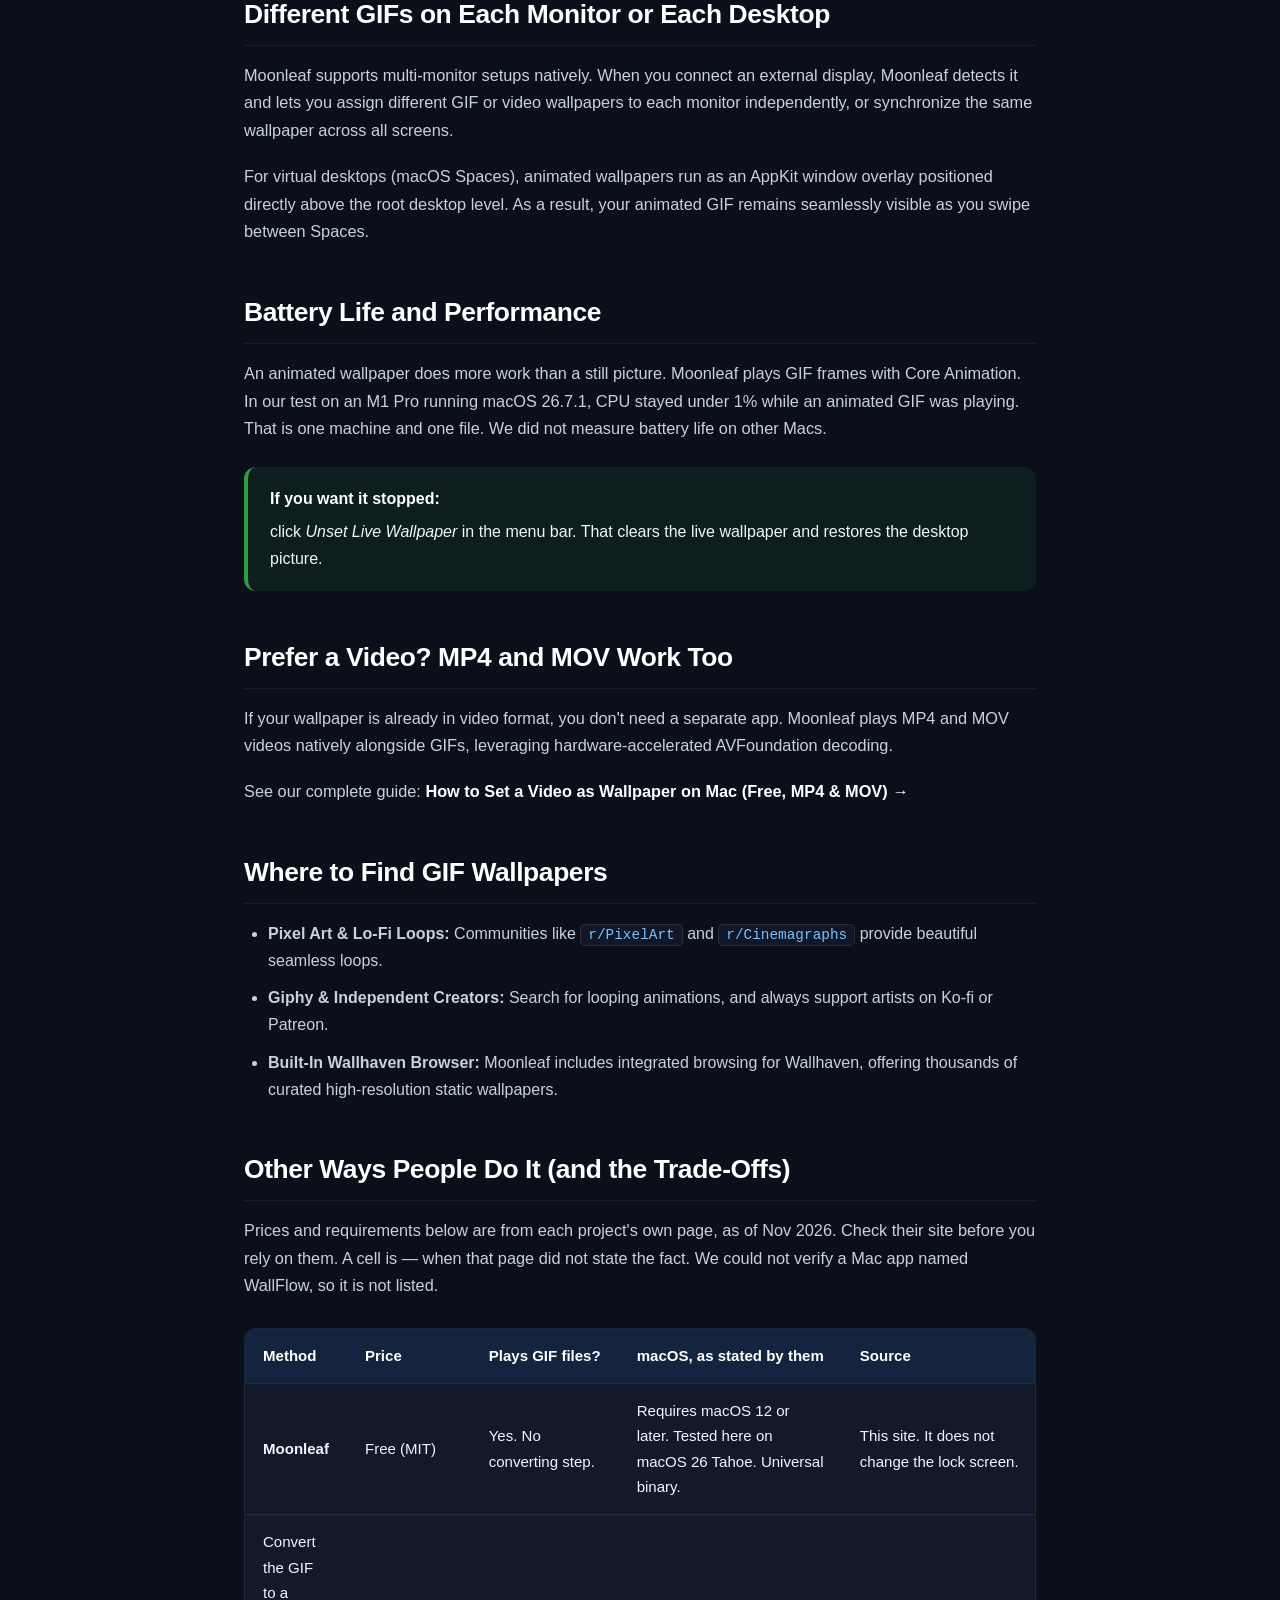
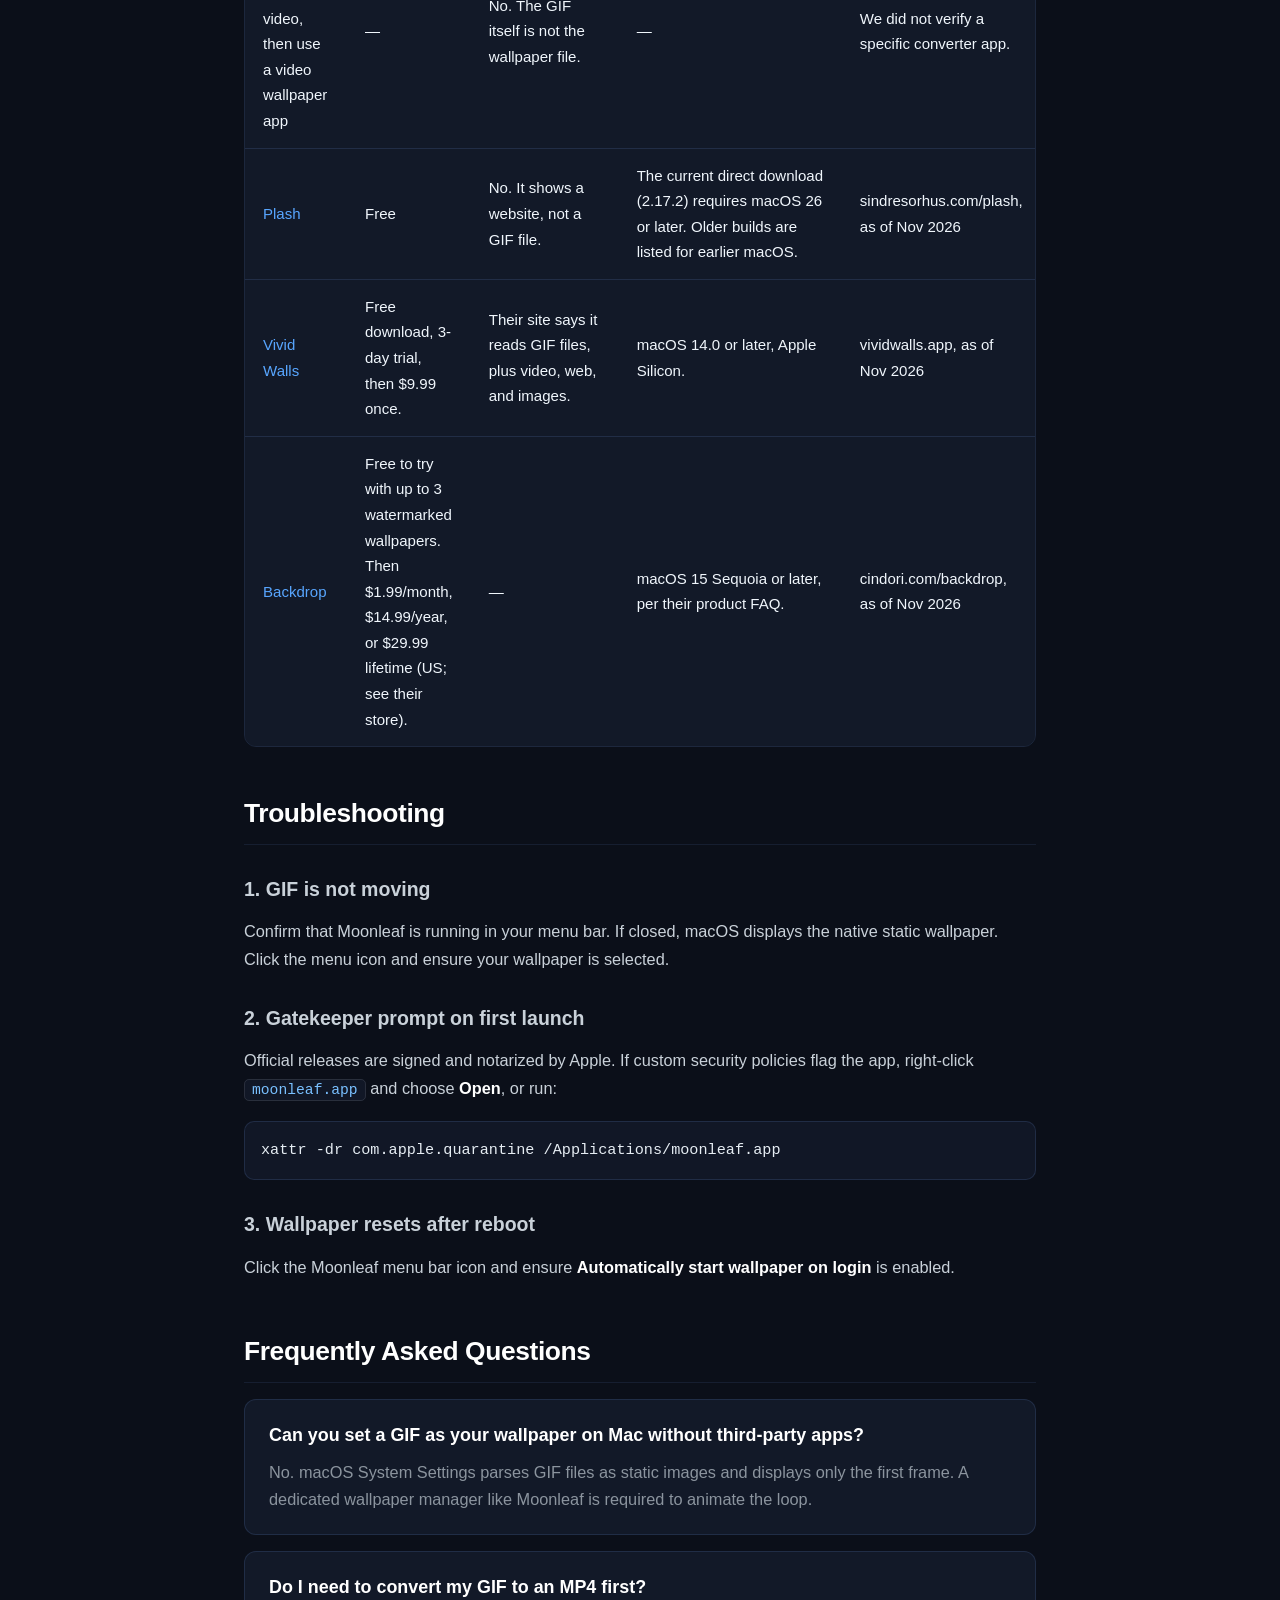
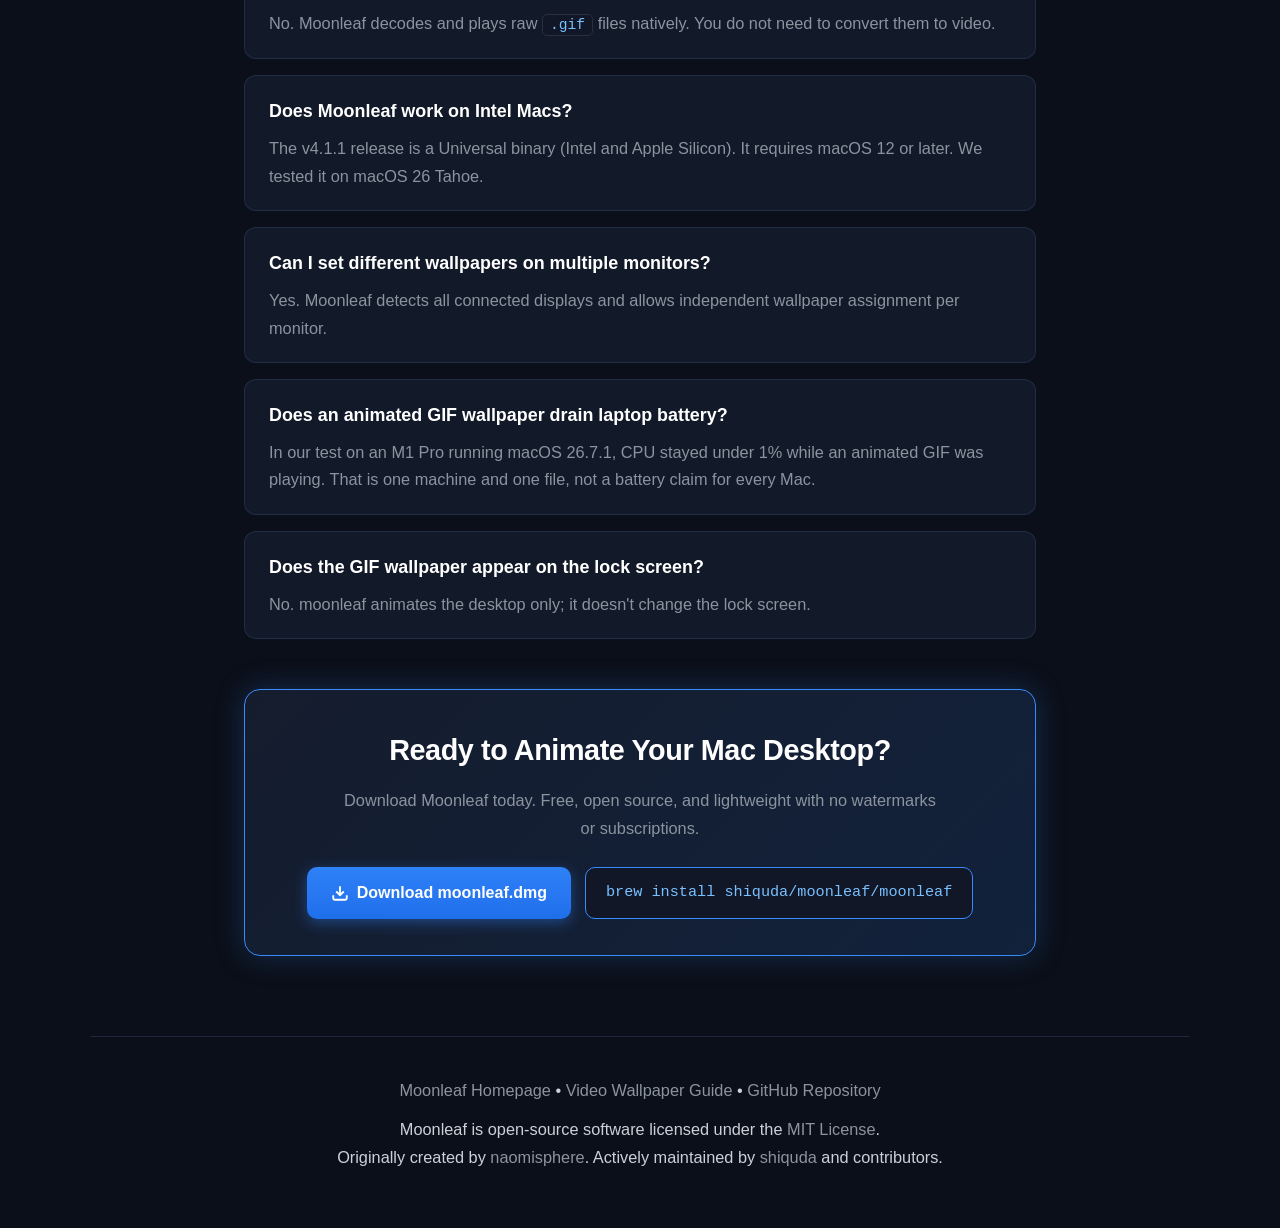
==== commit 60d91fcd: "docs(seo): correct untested claims and sourced competitor facts" ====
--- a/docs/guides/gif-wallpaper-mac/index.html
+++ b/docs/guides/gif-wallpaper-mac/index.html
@@ -12,13 +12,13 @@
   <meta property="og:type" content="article">
   <meta property="og:url" content="https://shiquda.github.io/moonleaf/guides/gif-wallpaper-mac/">
   <meta property="og:title" content="How to Set a GIF as Wallpaper on Mac (Free, No Converting)">
-  <meta property="og:description" content="macOS shows only a GIF's first frame. Play animated GIF wallpapers on Mac for free with moonleaf. No MP4 converting required.">
+  <meta property="og:description" content="macOS shows only a GIF's first frame. Here's why, and how to play GIF wallpapers on Mac for free with moonleaf. No MP4 converting, macOS 12+, Intel too.">
   <meta property="og:image" content="https://shiquda.github.io/moonleaf/og-image.png">
 
   <!-- Twitter Card -->
   <meta name="twitter:card" content="summary_large_image">
   <meta name="twitter:title" content="How to Set a GIF as Wallpaper on Mac (Free, No Converting)">
-  <meta name="twitter:description" content="macOS shows only a GIF's first frame. Play animated GIF wallpapers on Mac for free with moonleaf. macOS 12+, Intel and Apple Silicon.">
+  <meta name="twitter:description" content="macOS shows only a GIF's first frame. Here's why, and how to play GIF wallpapers on Mac for free with moonleaf. No MP4 converting, macOS 12+, Intel too.">
   <meta name="twitter:image" content="https://shiquda.github.io/moonleaf/og-image.png">
 
   <link rel="stylesheet" href="../style.css">
@@ -31,7 +31,7 @@
       {
         "@type": "Article",
         "headline": "How to Set a GIF as Wallpaper on Mac (Free, No Converting)",
-        "description": "Learn why macOS only displays the first frame of a GIF and how to play animated GIF wallpapers natively with moonleaf.",
+        "description": "macOS shows only a GIF's first frame. Here's why, and how to play GIF wallpapers on Mac for free with moonleaf. No MP4 converting, macOS 12+, Intel too.",
         "author": {
           "@type": "Person",
           "name": "shiquda",
@@ -70,7 +70,7 @@
             "name": "Does moonleaf work on Intel Macs?",
             "acceptedAnswer": {
               "@type": "Answer",
-              "text": "Yes. Moonleaf is a Universal app supporting macOS 12 Monterey or later on both Intel and Apple Silicon Macs."
+              "text": "The v4.1.1 release is a Universal binary (Intel and Apple Silicon). It requires macOS 12 or later. We tested it on macOS 26 Tahoe."
             }
           },
           {
@@ -86,7 +86,7 @@
             "name": "Will an animated GIF wallpaper drain battery?",
             "acceptedAnswer": {
               "@type": "Answer",
-              "text": "Animated graphics consume slightly more power than still pictures, but Moonleaf uses native AppKit rendering with less than 1% CPU usage on Apple Silicon."
+              "text": "In our test on an M1 Pro running macOS 26.7.1, CPU stayed under 1% while an animated GIF was playing. That is one machine and one file, not a battery claim for every Mac."
             }
           },
           {
@@ -94,7 +94,7 @@
             "name": "Does the GIF show on the lock screen?",
             "acceptedAnswer": {
               "@type": "Answer",
-              "text": "No. Moonleaf animates the active desktop wallpaper; macOS does not allow third-party utilities to modify the lock screen."
+              "text": "No. moonleaf animates the desktop only; it doesn't change the lock screen."
             }
           }
         ]
@@ -154,7 +154,7 @@
         <strong>Can you set a GIF as wallpaper on a Mac?</strong> Not with System Settings alone &mdash; macOS treats a GIF wallpaper as a still image and shows only its first frame. To make it move, you need an app that plays the animation on the desktop. Moonleaf is a free, open-source wallpaper manager that plays animated GIFs directly, so you don't have to convert them to MP4 first.
       </p>
       <p>
-        <strong>Does it work on older or Intel Macs?</strong> Yes. Many live-wallpaper utilities require macOS 14+ or Apple Silicon. Moonleaf is a Universal app built for macOS 12 Monterey or later, running natively on both Intel and Apple Silicon Macs.
+        <strong>Does it work on older or Intel Macs?</strong> The v4.1.1 release is a Universal binary (Intel and Apple Silicon). It requires macOS 12 or later; we tested it on macOS 26 Tahoe.
       </p>
       <span class="disclosure">Disclosure: Moonleaf is our open-source app. We built it to offer a free, honest wallpaper manager without subscriptions or paywalls.</span>
     </section>
@@ -168,7 +168,7 @@
         According to <a href="https://support.apple.com/guide/mac-help/change-desktop-picture-mchlp1103/mac" target="_blank" rel="noopener">Apple's official wallpaper documentation</a>, macOS is designed to render desktop pictures as static bitmaps. The operating system's background daemon, <code>WallpaperAgent</code>, reads the file, decodes only frame index 0, and paints that single snapshot onto the desktop context.
       </p>
       <p>
-        Because macOS lacks a continuous loop playback pipeline for user image files, the remaining frames in the GIF are simply ignored. While macOS includes slow-motion Aerial flyovers, Apple restricts those to its proprietary streaming catalogue and provides no built-in mechanism for custom animated GIF playback.
+        The remaining frames are not played. System Settings can show Apple's own Aerial wallpapers, but it does not play a GIF file you choose.
       </p>
     </section>
 
@@ -267,14 +267,10 @@
     <section>
       <h2>Battery Life and Performance</h2>
       <p>
-        Animated wallpapers require active rendering cycles, but Moonleaf is engineered to keep resource usage negligible:
-      </p>
-      <ul>
-        <li><strong>Core Animation Rendering:</strong> Moonleaf decodes frame delays and animates them using native <code>CAKeyframeAnimation</code>, avoiding the high memory overhead of browser-based tools.</li>
-        <li><strong>Low CPU Draw:</strong> On Apple Silicon Macs, Moonleaf typically registers under <strong>1% CPU usage</strong> during active playback.</li>
-      </ul>
+        An animated wallpaper does more work than a still picture. Moonleaf plays GIF frames with Core Animation. In our test on an M1 Pro running macOS 26.7.1, CPU stayed under 1% while an animated GIF was playing. That is one machine and one file. We did not measure battery life on other Macs.
+      </p>
       <div class="callout callout-tip">
-        <strong>Battery Tips:</strong> Use seamless 2- to 5-second loops at 1080p resolution to minimize memory footprint. If you need to conserve battery, click <em>Unset Live Wallpaper</em> in the menu bar to pause playback instantly.
+        <strong>If you want it stopped:</strong> click <em>Unset Live Wallpaper</em> in the menu bar. That clears the live wallpaper and restores the desktop picture.
       </div>
     </section>
 
@@ -300,7 +296,7 @@
     <section>
       <h2>Other Ways People Do It (and the Trade-Offs)</h2>
       <p>
-        Here is how the main methods compare as of November 2026:
+        Prices and requirements below are from each project's own page, as of Nov 2026. Check their site before you rely on them. A cell is &mdash; when that page did not state the fact. We could not verify a Mac app named WallFlow, so it is not listed.
       </p>
 
       <div class="table-responsive">
@@ -309,39 +305,46 @@
             <tr>
               <th>Method</th>
               <th>Price</th>
-              <th>Plays GIFs Directly?</th>
-              <th>Supported macOS</th>
-              <th>Trade-Offs</th>
+              <th>Plays GIF files?</th>
+              <th>macOS, as stated by them</th>
+              <th>Source</th>
             </tr>
           </thead>
           <tbody>
             <tr>
               <td><strong>Moonleaf</strong></td>
               <td>Free (MIT)</td>
-              <td>Yes (No converting)</td>
-              <td>macOS 12+ (Universal)</td>
-              <td>Free and open source; does not run interactive Wallpaper Engine scenes.</td>
-            </tr>
-            <tr>
-              <td><strong>Convert to MP4 + App</strong> (e.g. WallFlow)</td>
-              <td>Freemium</td>
-              <td>No (Requires conversion)</td>
-              <td>Often macOS 14+</td>
-              <td>Requires manual conversion step; leaves duplicate video files.</td>
-            </tr>
-            <tr>
-              <td><strong>Plash</strong></td>
-              <td>Free (OSS)</td>
-              <td>Yes (via HTML)</td>
-              <td>macOS 12+</td>
-              <td>Runs a WebKit web view on desktop; higher memory usage.</td>
-            </tr>
-            <tr>
-              <td><strong>Paid Apps</strong> (Backdrop, Vivid Walls)</td>
-              <td>$10&ndash;$30 / Sub</td>
-              <td>Varies (mostly video)</td>
-              <td>Often macOS 15+</td>
-              <td>Paid software; frequently excludes older Intel Macs.</td>
+              <td>Yes. No converting step.</td>
+              <td>Requires macOS 12 or later. Tested here on macOS 26 Tahoe. Universal binary.</td>
+              <td>This site. It does not change the lock screen.</td>
+            </tr>
+            <tr>
+              <td>Convert the GIF to a video, then use a video wallpaper app</td>
+              <td>&mdash;</td>
+              <td>No. The GIF itself is not the wallpaper file.</td>
+              <td>&mdash;</td>
+              <td>We did not verify a specific converter app.</td>
+            </tr>
+            <tr>
+              <td><a href="https://sindresorhus.com/plash" target="_blank" rel="noopener">Plash</a></td>
+              <td>Free</td>
+              <td>No. It shows a website, not a GIF file.</td>
+              <td>The current direct download (2.17.2) requires macOS 26 or later. Older builds are listed for earlier macOS.</td>
+              <td>sindresorhus.com/plash, as of Nov 2026</td>
+            </tr>
+            <tr>
+              <td><a href="https://vividwalls.app/" target="_blank" rel="noopener">Vivid Walls</a></td>
+              <td>Free download, 3-day trial, then $9.99 once.</td>
+              <td>Their site says it reads GIF files, plus video, web, and images.</td>
+              <td>macOS 14.0 or later, Apple Silicon.</td>
+              <td>vividwalls.app, as of Nov 2026</td>
+            </tr>
+            <tr>
+              <td><a href="https://cindori.com/backdrop" target="_blank" rel="noopener">Backdrop</a></td>
+              <td>Free to try with up to 3 watermarked wallpapers. Then $1.99/month, $14.99/year, or $29.99 lifetime (US; see their store).</td>
+              <td>&mdash;</td>
+              <td>macOS 15 Sequoia or later, per their product FAQ.</td>
+              <td>cindori.com/backdrop, as of Nov 2026</td>
             </tr>
           </tbody>
         </table>
@@ -380,7 +383,7 @@
 
       <div class="faq-card">
         <h3>Does Moonleaf work on Intel Macs?</h3>
-        <p>Yes. Moonleaf is a Universal binary for Intel (x86_64) and Apple Silicon Macs running macOS 12 Monterey or later.</p>
+        <p>The v4.1.1 release is a Universal binary (Intel and Apple Silicon). It requires macOS 12 or later. We tested it on macOS 26 Tahoe.</p>
       </div>
 
       <div class="faq-card">
@@ -390,12 +393,12 @@
 
       <div class="faq-card">
         <h3>Does an animated GIF wallpaper drain laptop battery?</h3>
-        <p>Animated wallpapers use slightly more power than static pictures, but Moonleaf's native Swift engine operates under 1% CPU on Apple Silicon to preserve battery life.</p>
+        <p>In our test on an M1 Pro running macOS 26.7.1, CPU stayed under 1% while an animated GIF was playing. That is one machine and one file, not a battery claim for every Mac.</p>
       </div>
 
       <div class="faq-card">
         <h3>Does the GIF wallpaper appear on the lock screen?</h3>
-        <p>No. Apple reserves the lock screen for system wallpapers. Moonleaf animates your desktop while your Mac is unlocked.</p>
+        <p>No. moonleaf animates the desktop only; it doesn't change the lock screen.</p>
       </div>
     </section>
 
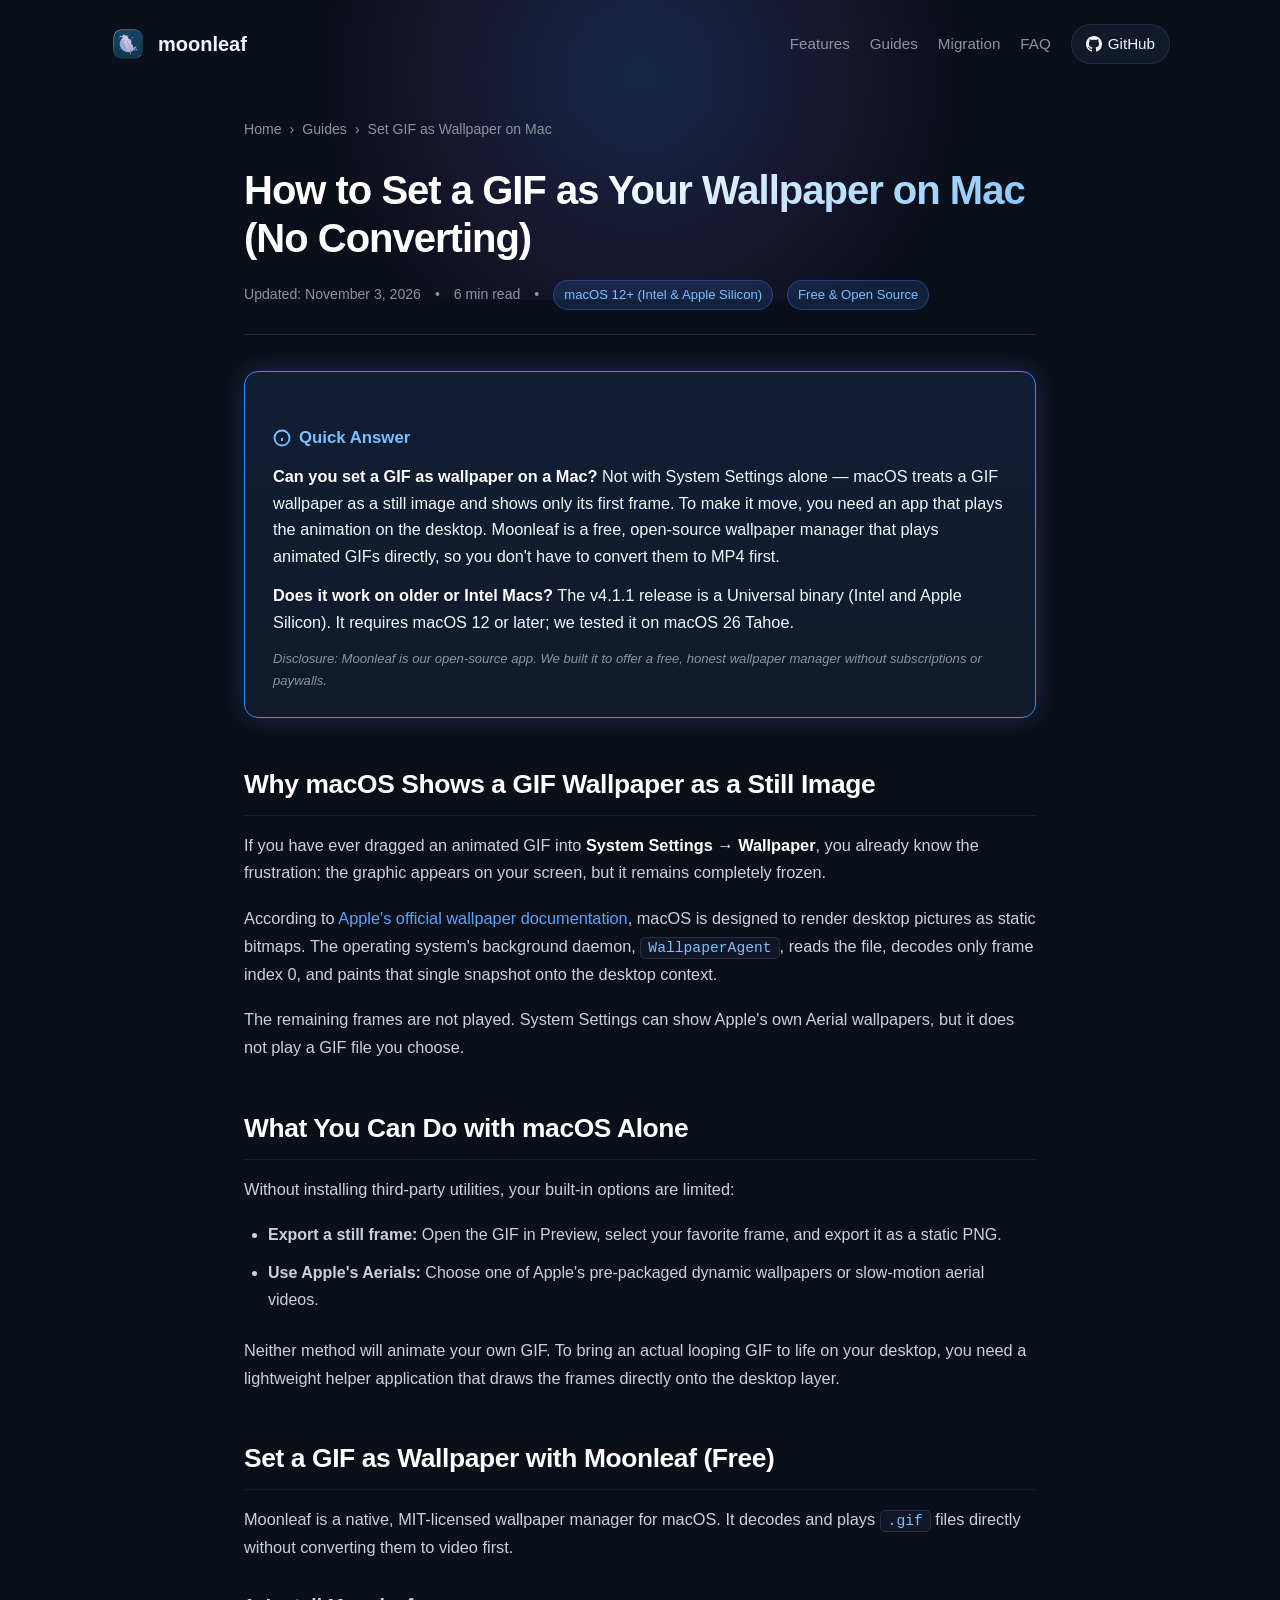
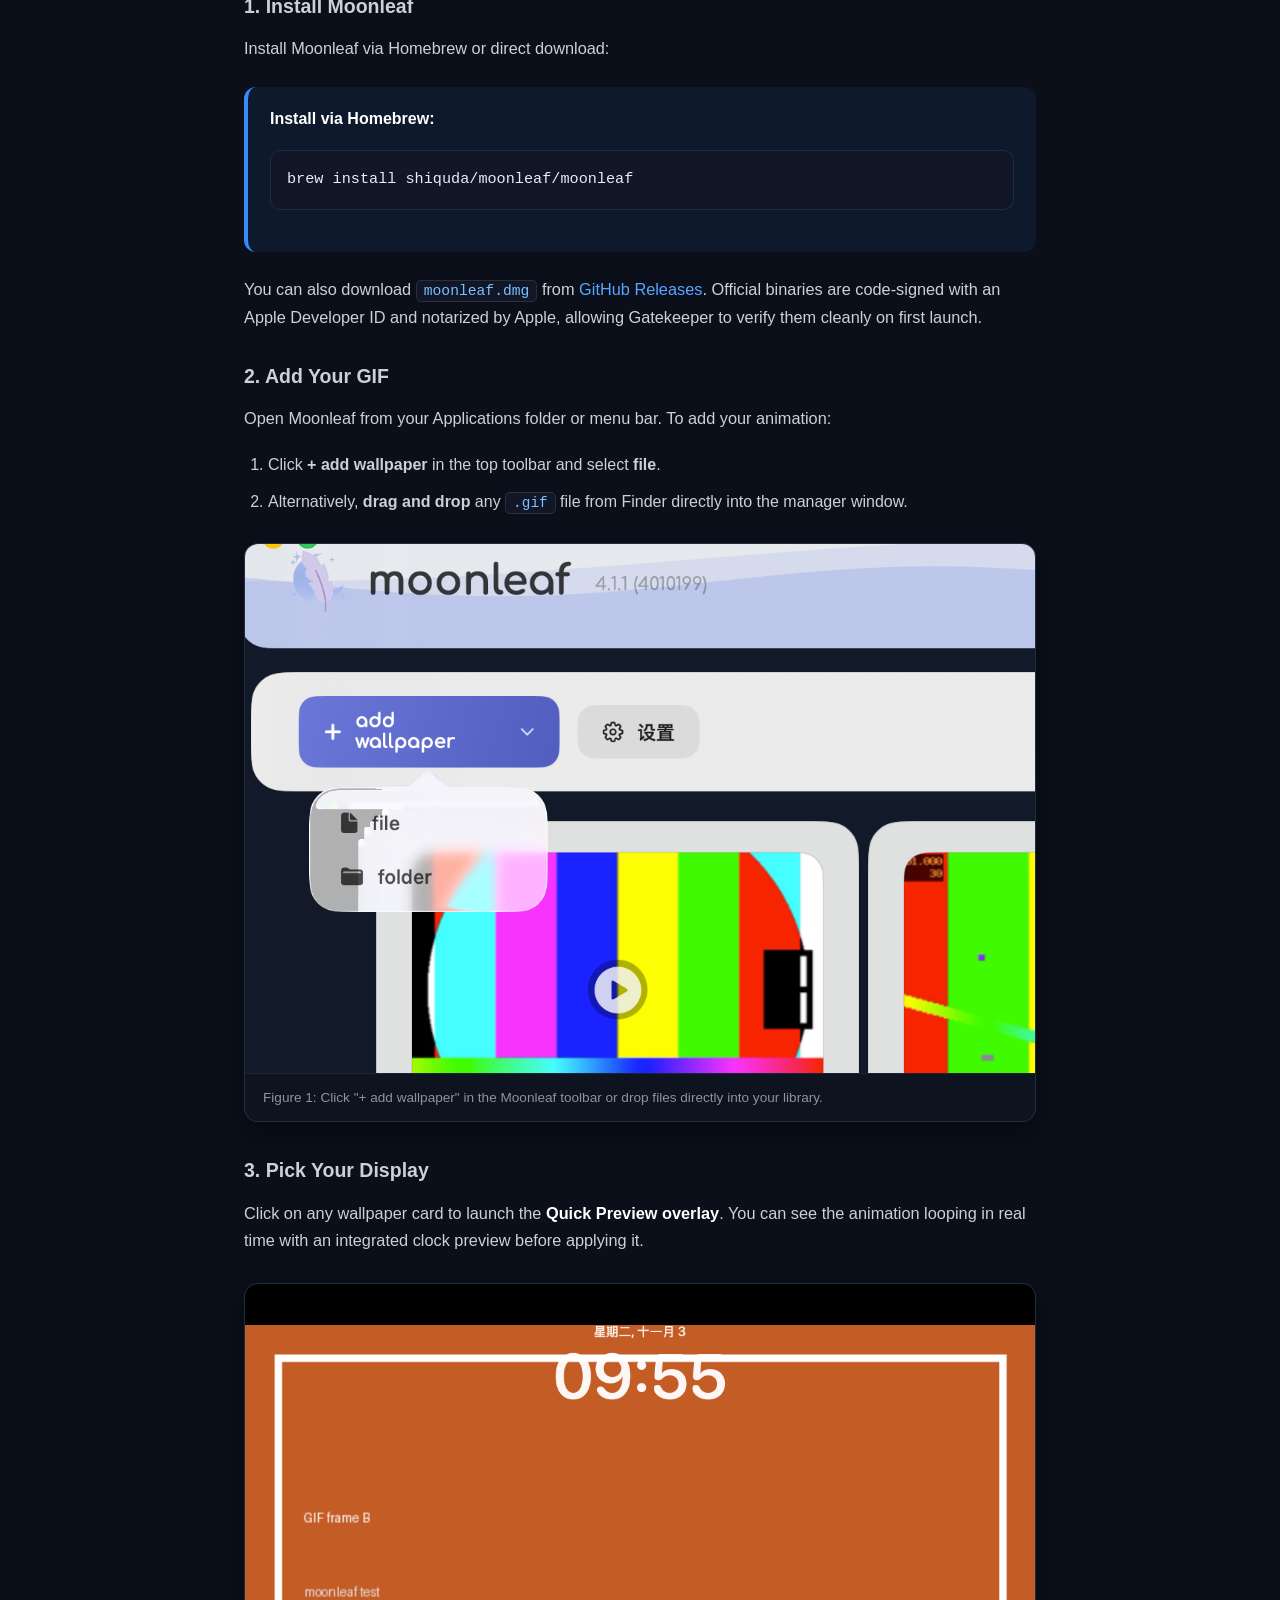
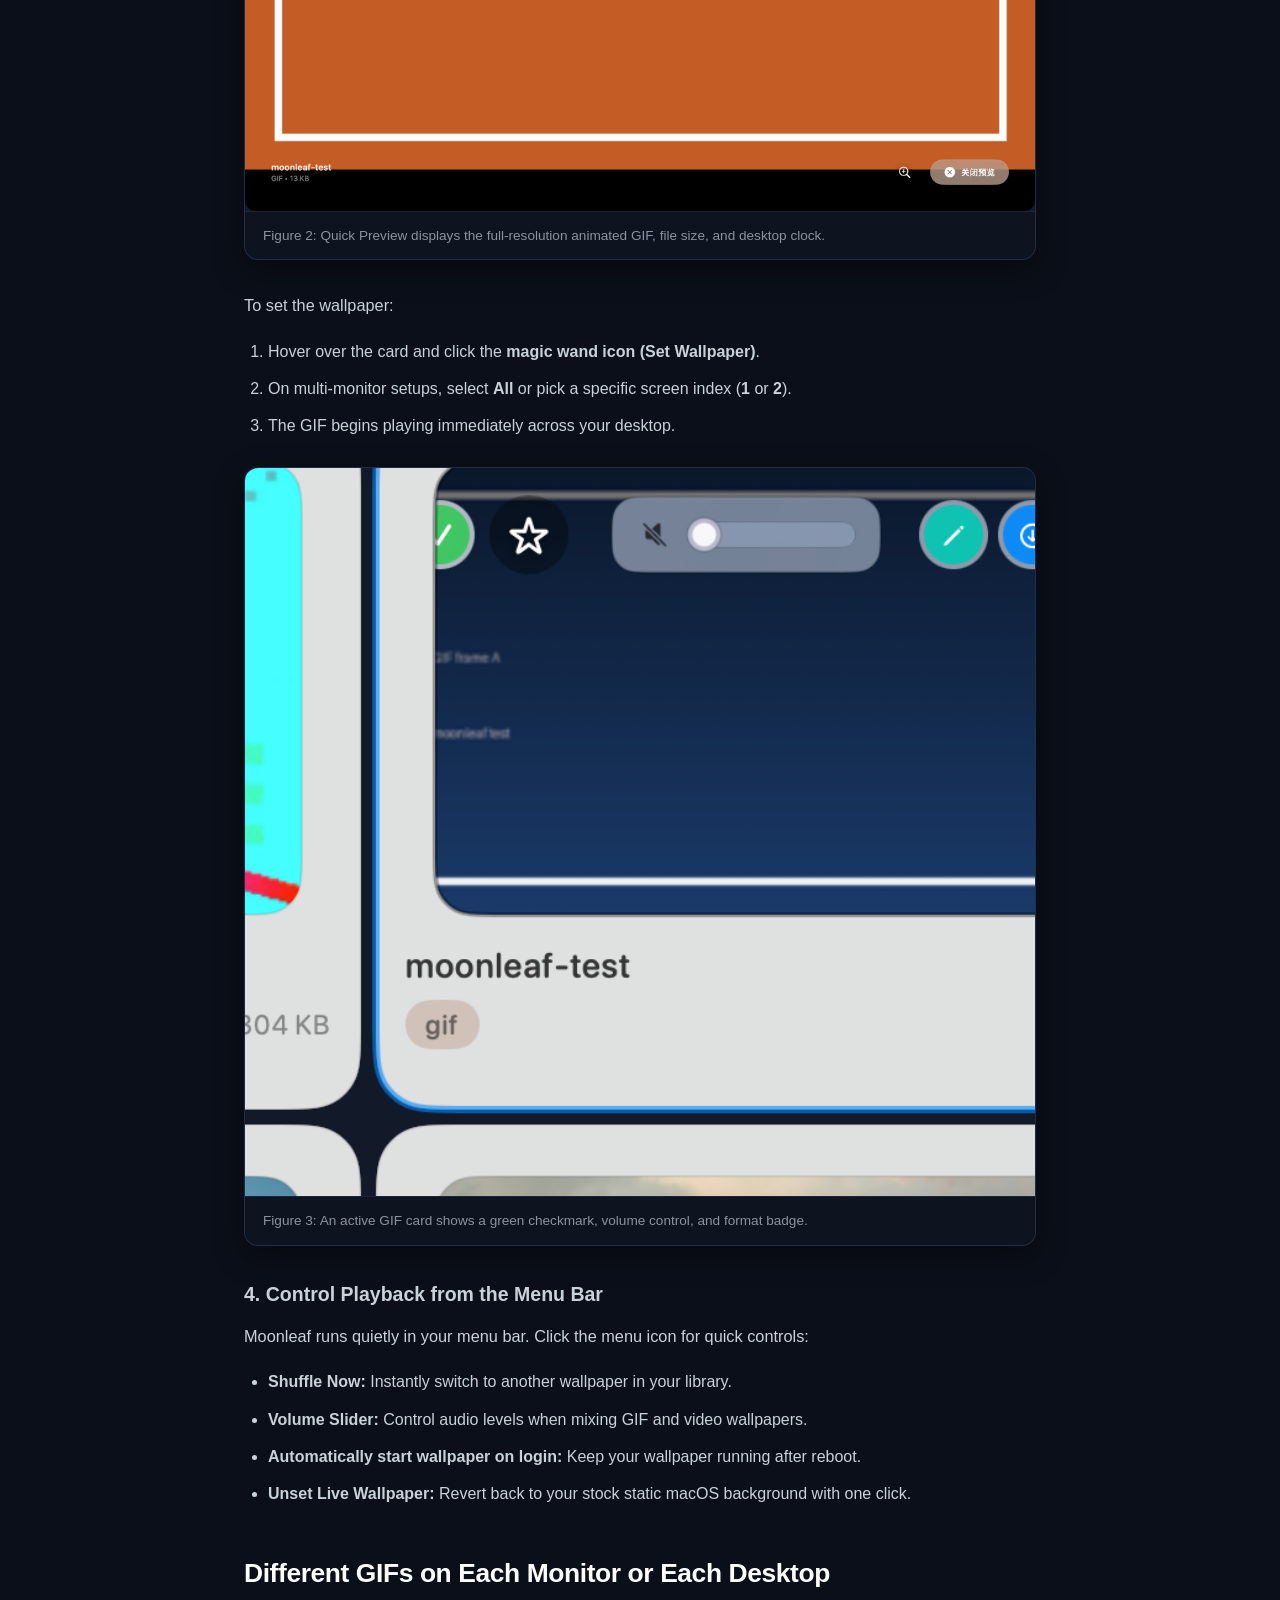
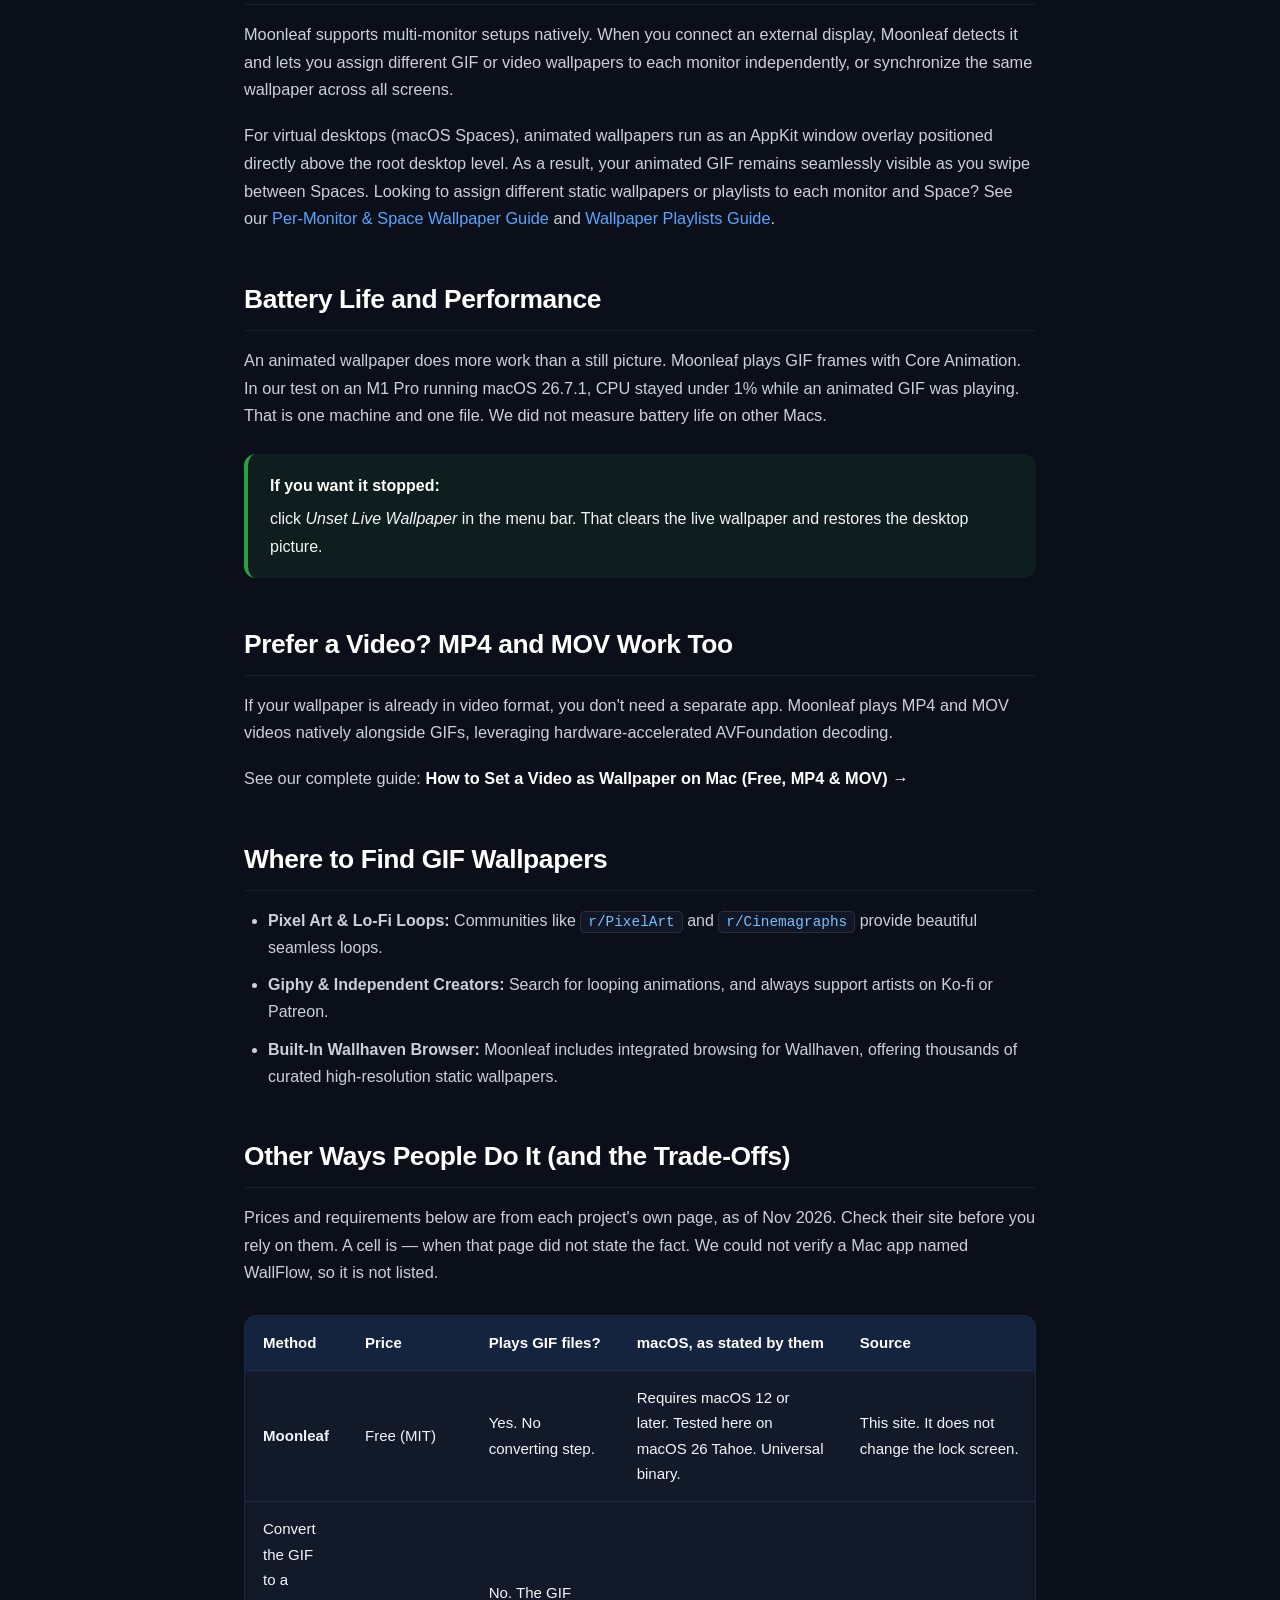
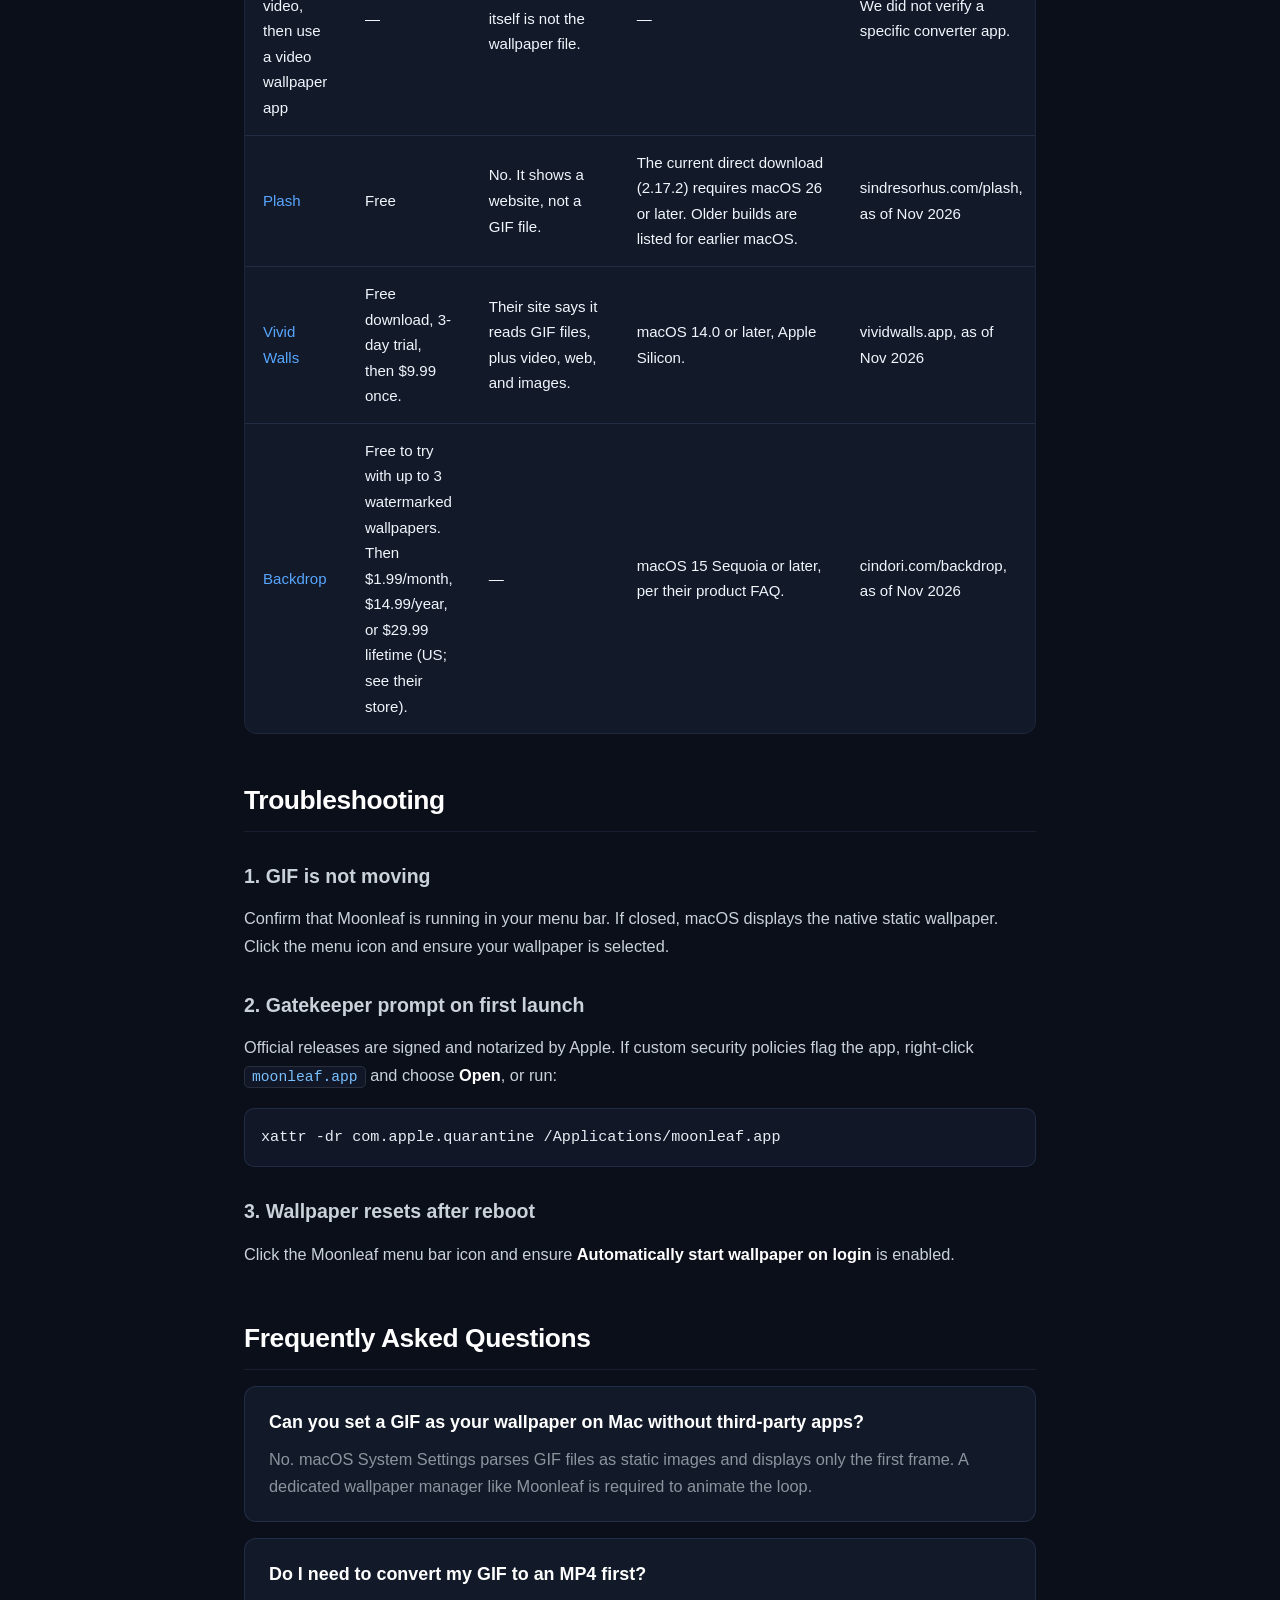
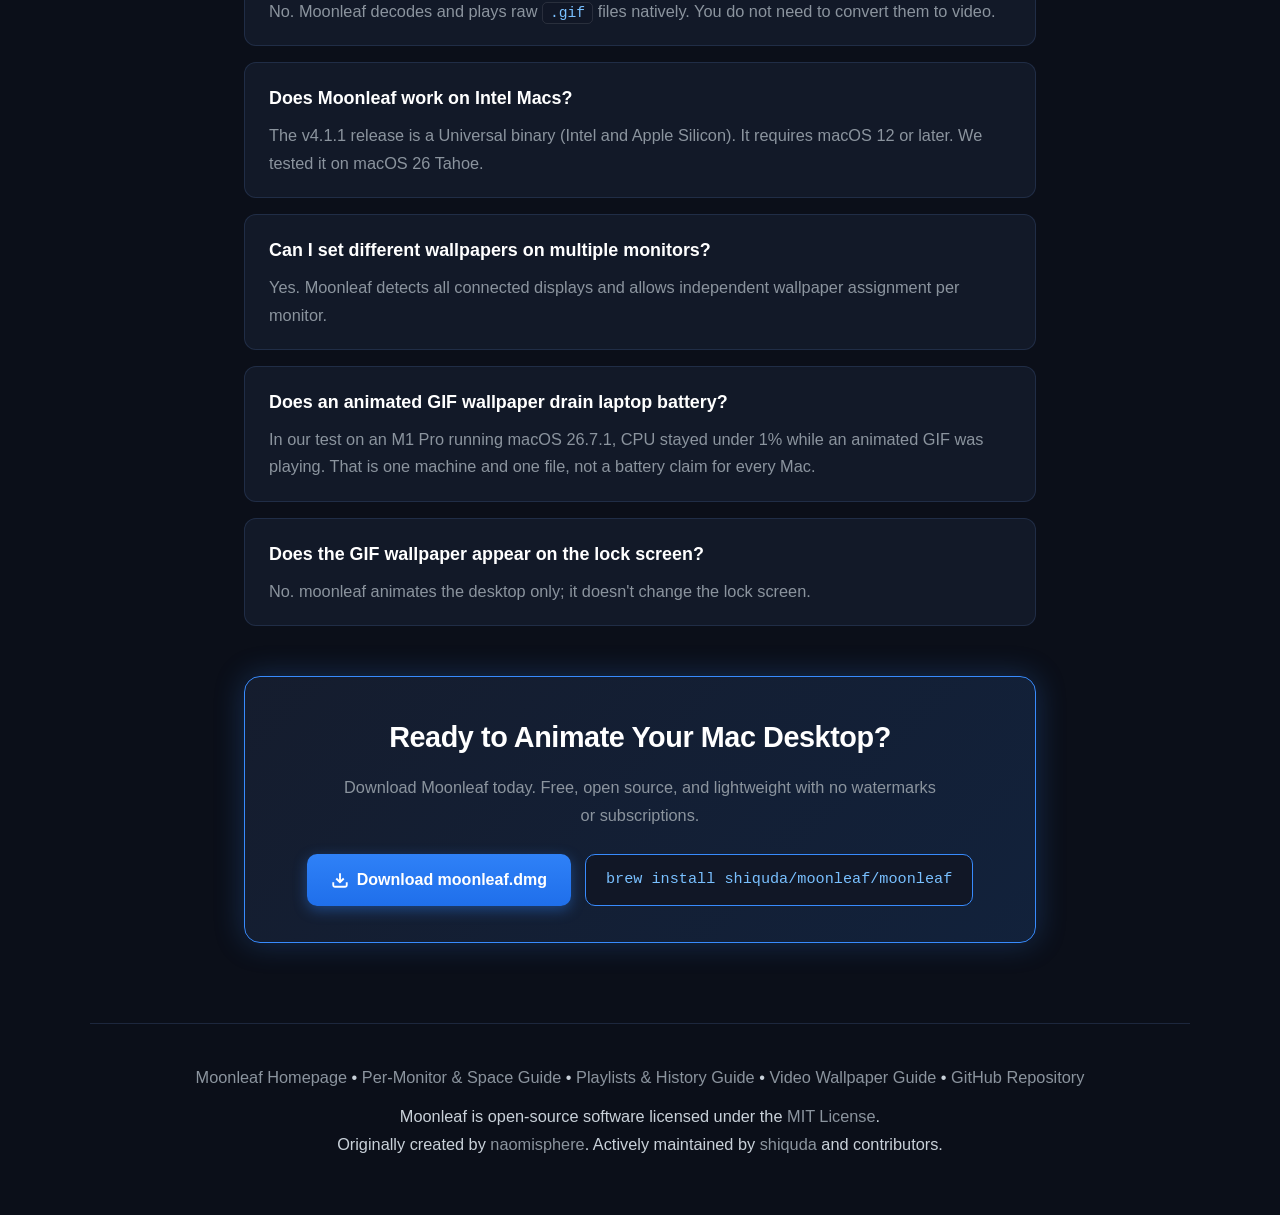
==== commit 59710e81: "feat(seo): sync landing page with desktop overview & playlists, add two guides" ====
--- a/docs/guides/gif-wallpaper-mac/index.html
+++ b/docs/guides/gif-wallpaper-mac/index.html
@@ -43,7 +43,7 @@
           "url": "https://shiquda.github.io/moonleaf/"
         },
         "datePublished": "2026-11-03",
-        "dateModified": "2026-11-03",
+        "dateModified": "2026-11-13",
         "mainEntityOfPage": "https://shiquda.github.io/moonleaf/guides/gif-wallpaper-mac/"
       },
       {
@@ -260,7 +260,7 @@
         Moonleaf supports multi-monitor setups natively. When you connect an external display, Moonleaf detects it and lets you assign different GIF or video wallpapers to each monitor independently, or synchronize the same wallpaper across all screens.
       </p>
       <p>
-        For virtual desktops (macOS Spaces), animated wallpapers run as an AppKit window overlay positioned directly above the root desktop level. As a result, your animated GIF remains seamlessly visible as you swipe between Spaces.
+        For virtual desktops (macOS Spaces), animated wallpapers run as an AppKit window overlay positioned directly above the root desktop level. As a result, your animated GIF remains seamlessly visible as you swipe between Spaces. Looking to assign different static wallpapers or playlists to each monitor and Space? See our <a href="../different-wallpaper-per-monitor-space-mac/">Per-Monitor &amp; Space Wallpaper Guide</a> and <a href="../wallpaper-playlists-mac/">Wallpaper Playlists Guide</a>.
       </p>
     </section>
 
@@ -421,6 +421,8 @@
   <footer>
     <p style="margin-bottom: 12px;">
       <a href="../../">Moonleaf Homepage</a> &bull;
+      <a href="../different-wallpaper-per-monitor-space-mac/">Per-Monitor &amp; Space Guide</a> &bull;
+      <a href="../wallpaper-playlists-mac/">Playlists &amp; History Guide</a> &bull;
       <a href="../video-wallpaper-mac/">Video Wallpaper Guide</a> &bull;
       <a href="https://github.com/shiquda/moonleaf">GitHub Repository</a>
     </p>
--- a/docs/guides/style.css
+++ b/docs/guides/style.css
@@ -21,13 +21,16 @@
   padding: 0;
 }
 
+html, body {
+  overflow-x: hidden;
+}
+
 body {
   font-family: -apple-system, BlinkMacSystemFont, "SF Pro Text", "Segoe UI", Roboto, Helvetica, Arial, sans-serif;
   background-color: var(--bg);
   color: var(--text);
   line-height: 1.7;
   -webkit-font-smoothing: antialiased;
-  overflow-x: hidden;
 }
 
 .glow-top {
@@ -35,7 +38,7 @@
   top: -150px;
   left: 50%;
   transform: translateX(-50%);
-  width: 800px;
+  width: min(800px, 100%);
   height: 450px;
   background: radial-gradient(circle, rgba(56, 139, 253, 0.2) 0%, rgba(138, 92, 246, 0.1) 40%, transparent 70%);
   pointer-events: none;
@@ -131,6 +134,9 @@
 }
 
 .guide-header {
+  display: block;
+  max-width: none;
+  padding: 0;
   margin-bottom: 36px;
 }
 
@@ -302,10 +308,14 @@
   border-color: #d29922;
 }
 
-.callout strong {
+.callout > strong {
   display: block;
   margin-bottom: 6px;
   color: #ffffff;
+}
+
+.callout p:last-child {
+  margin-bottom: 0;
 }
 
 .guide-img {
@@ -474,6 +484,8 @@
 }
 
 @media (max-width: 768px) {
+  header { flex-wrap: wrap; gap: 12px; }
+  .nav-links { gap: 14px; flex-wrap: wrap; }
   h1 { font-size: 2rem; }
   h2 { font-size: 1.4rem; }
   .guide-article { padding: 0 16px; margin-top: 20px; }
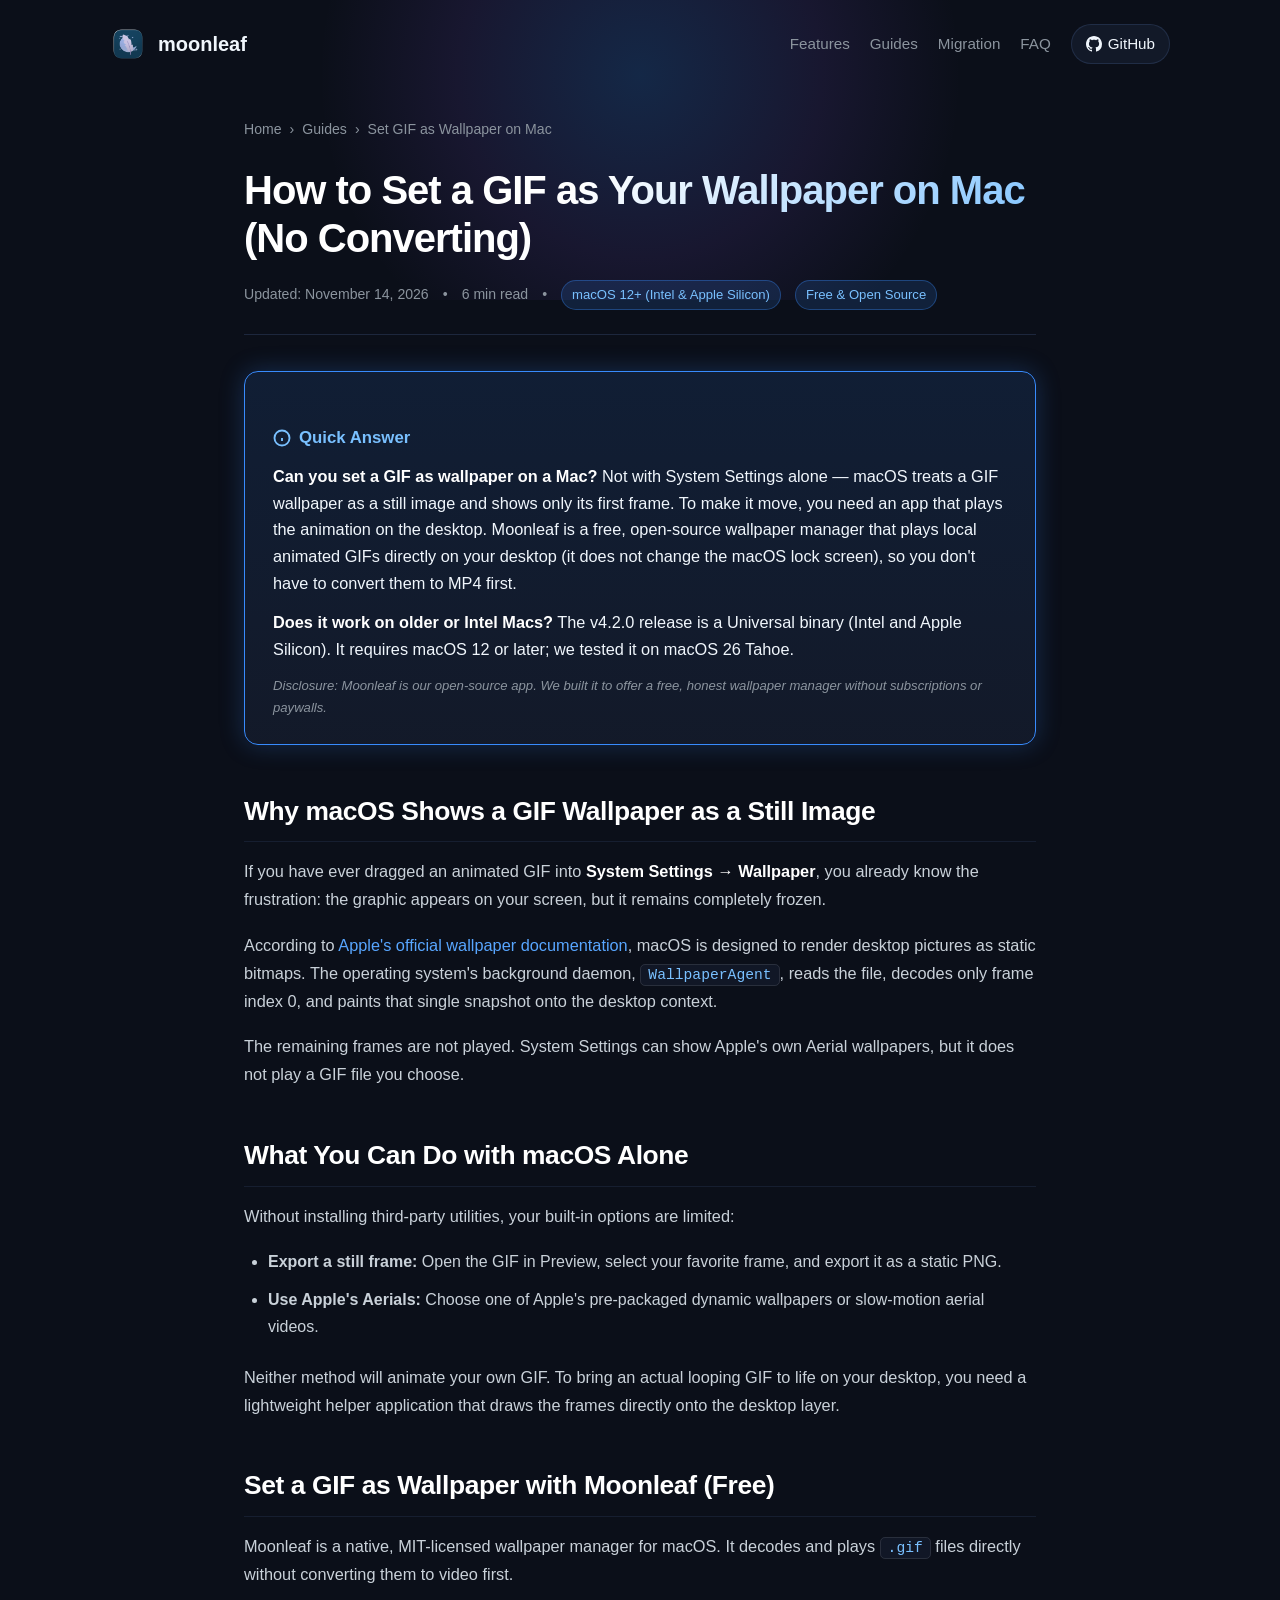
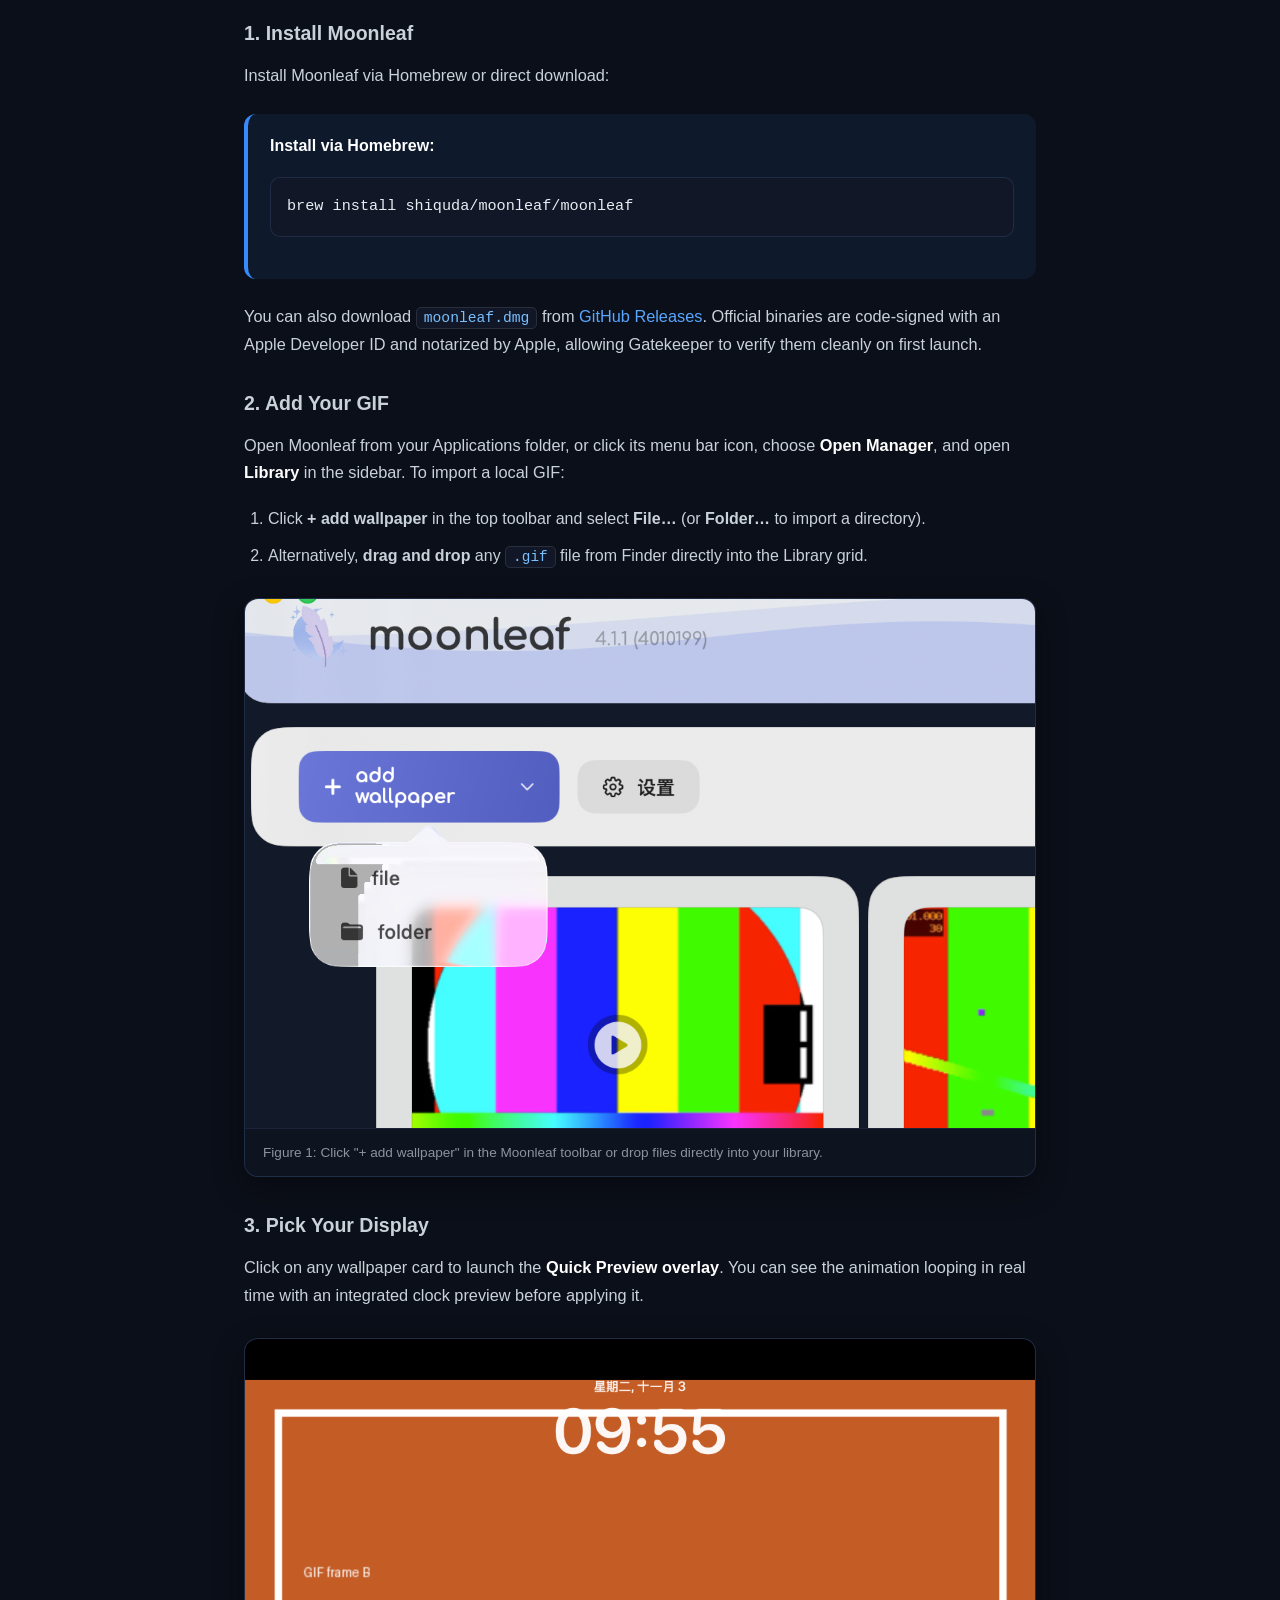
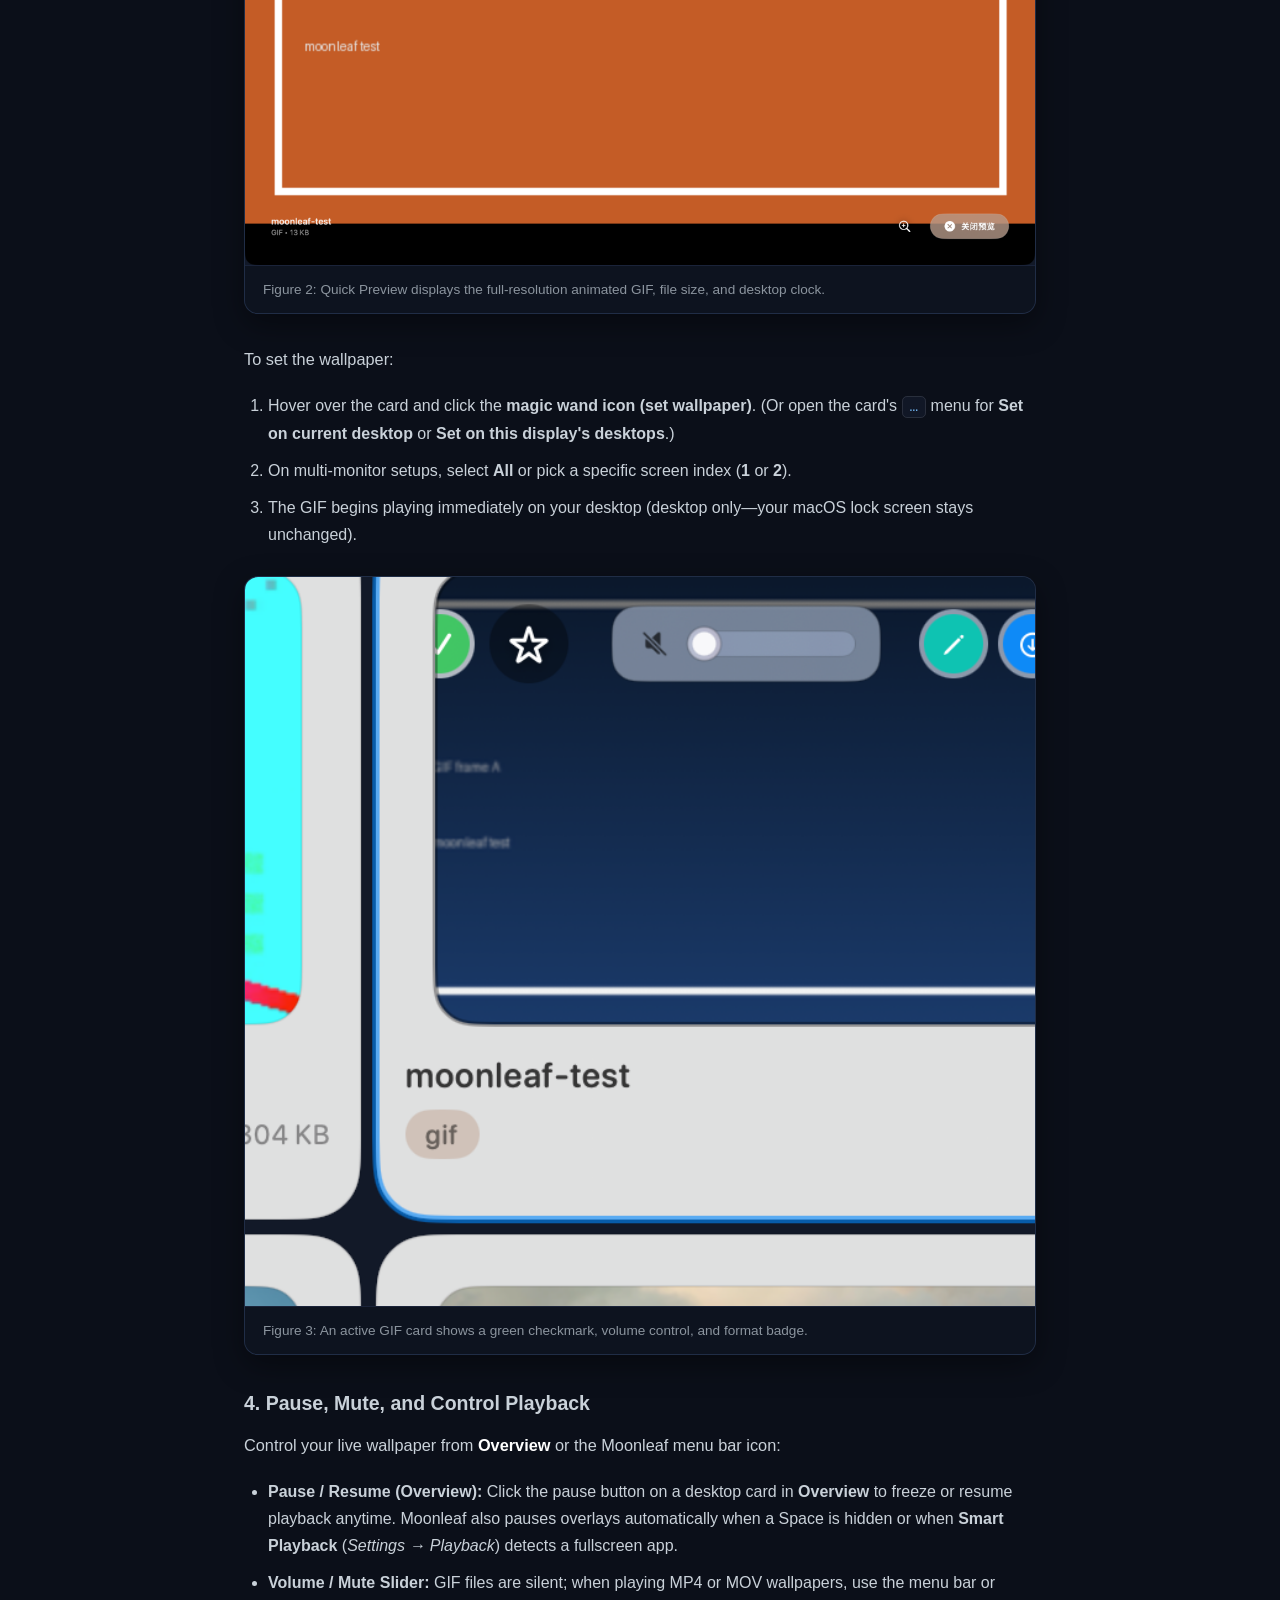
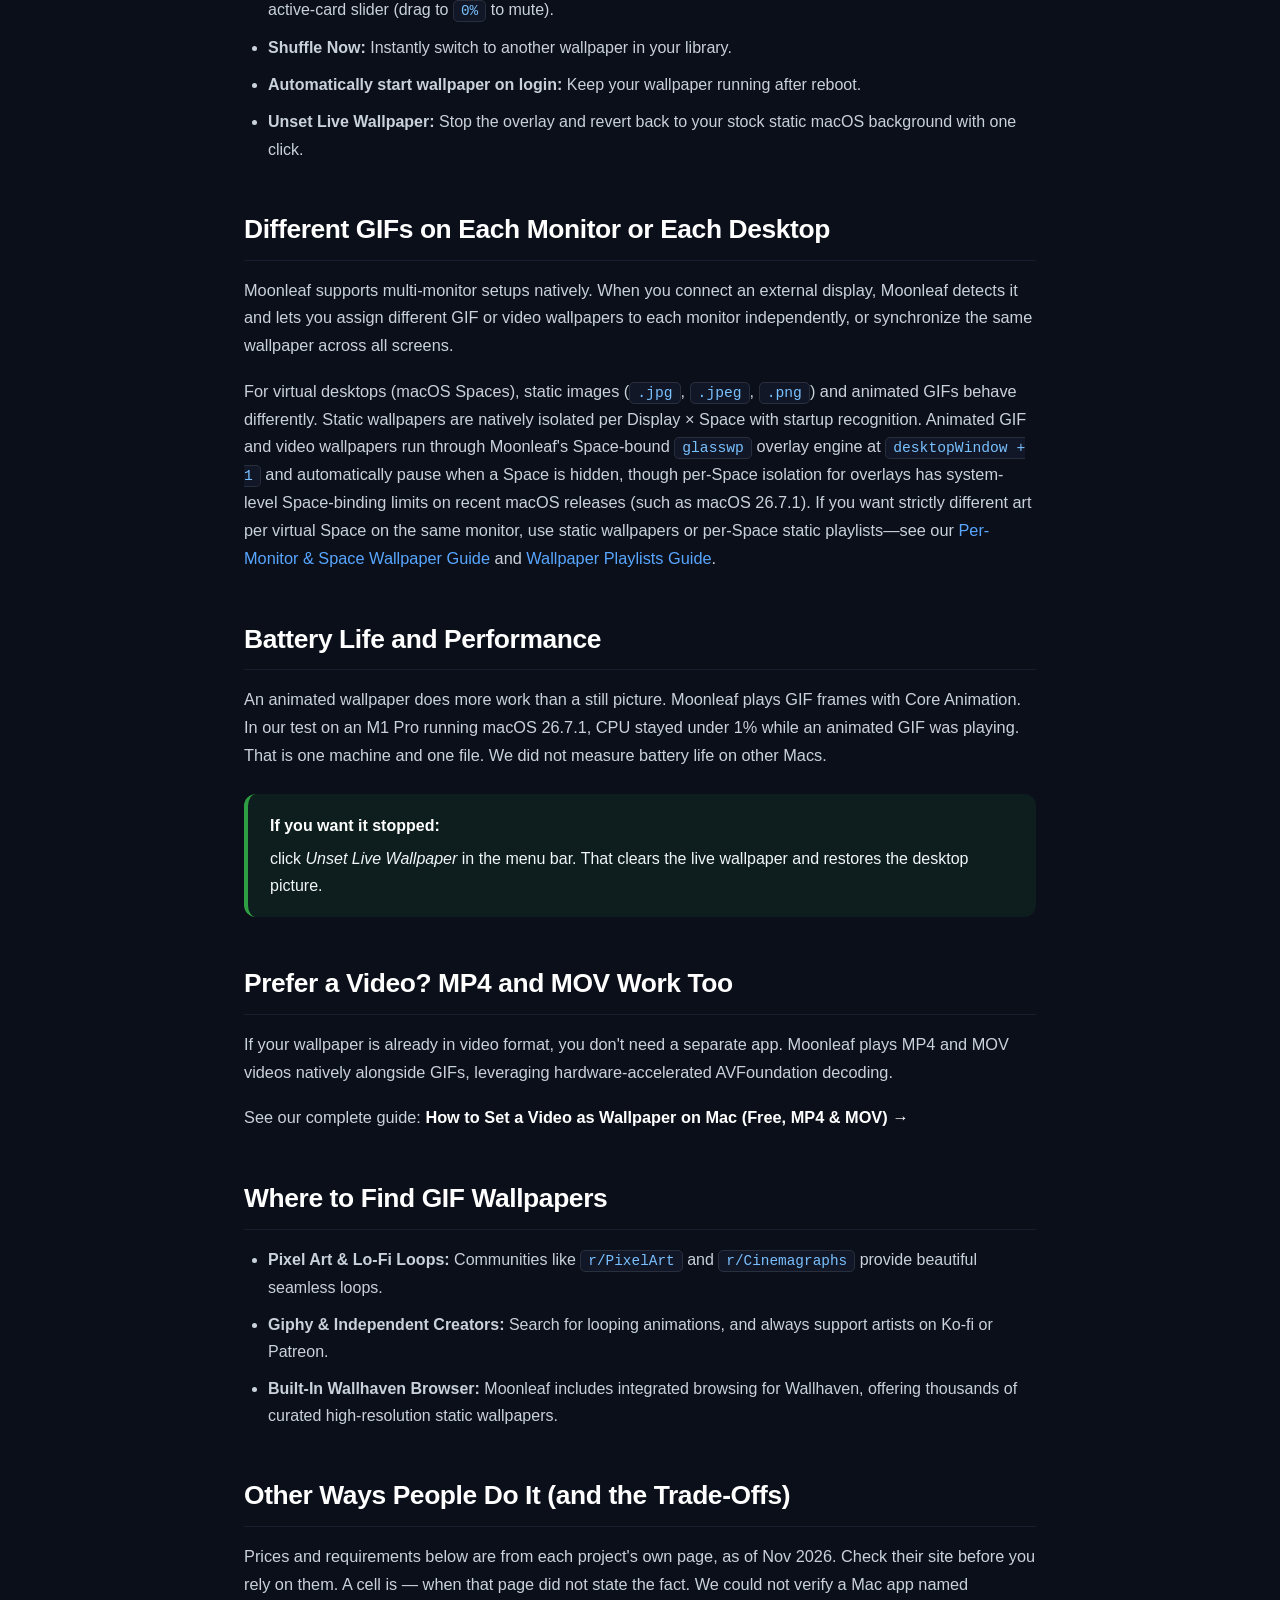
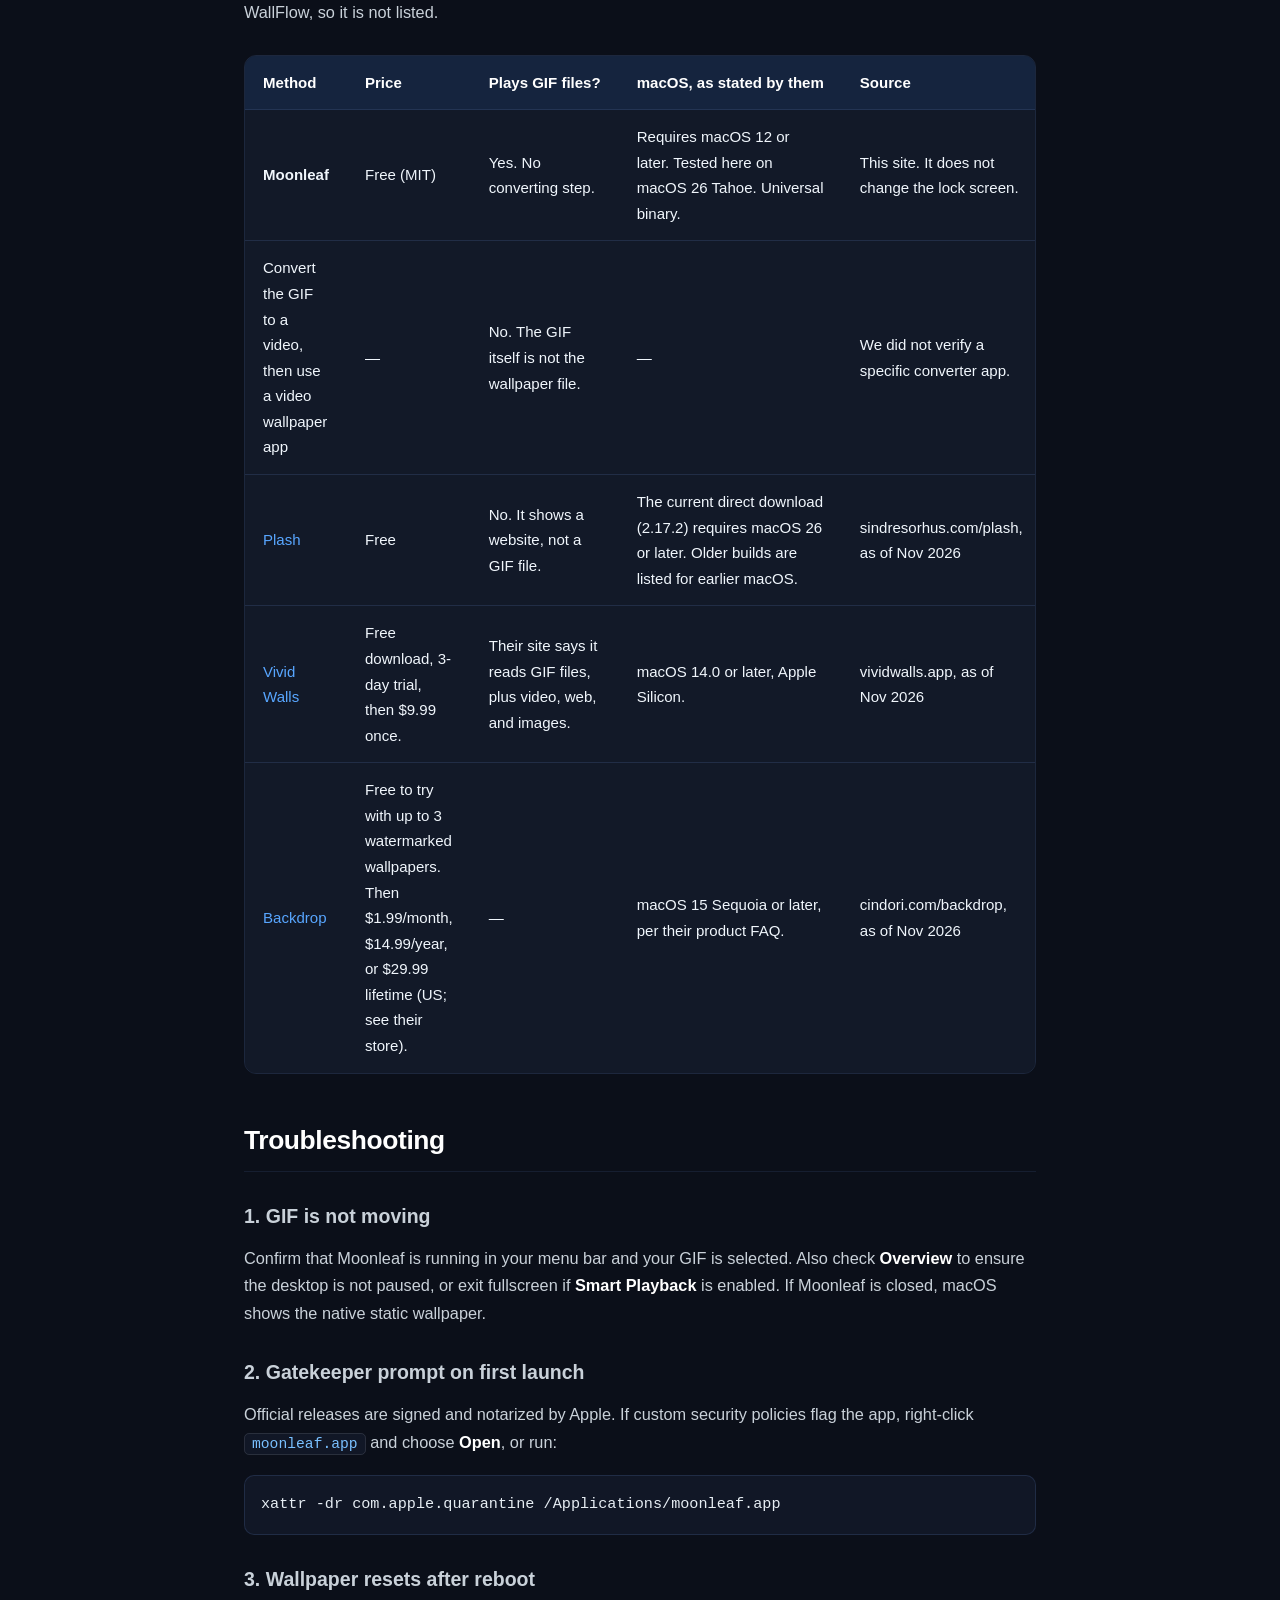
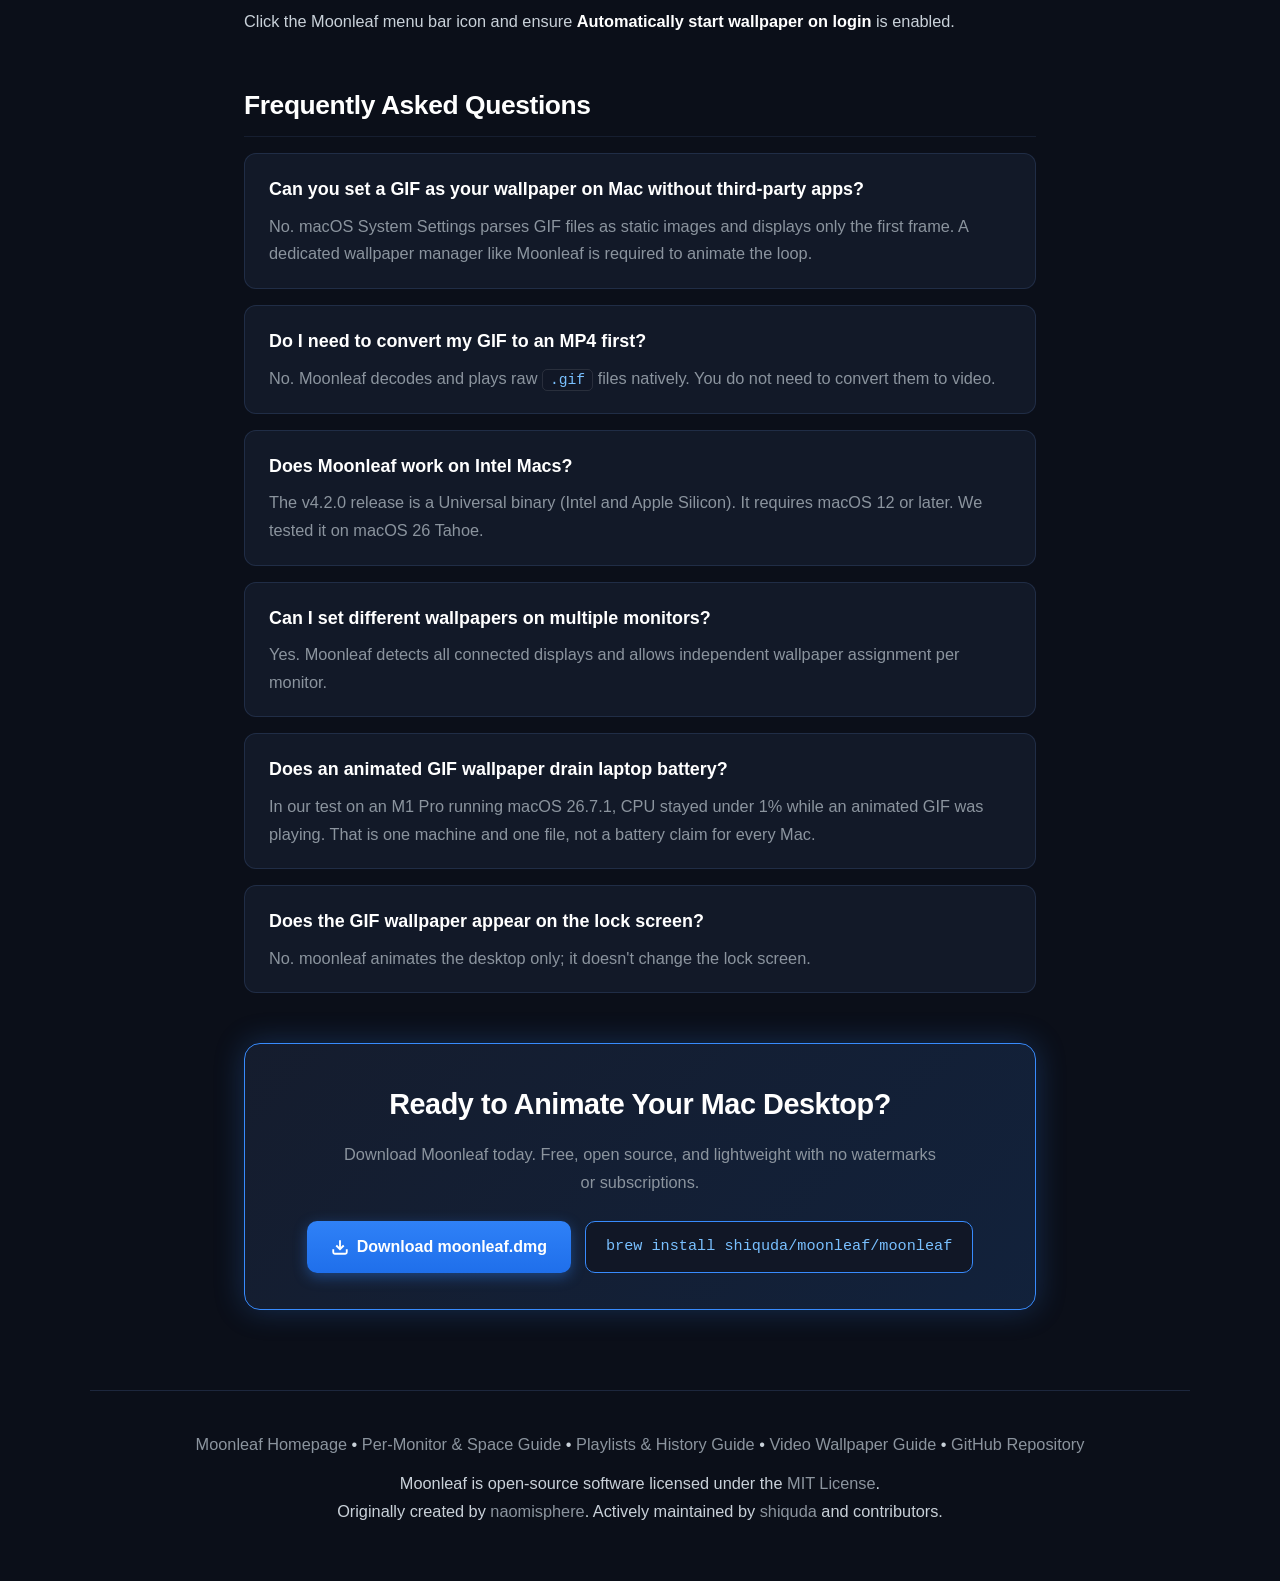
==== commit 08c3e1cc: "docs: align GIF and video wallpaper guides with v4.2.0" ====
--- a/docs/guides/gif-wallpaper-mac/index.html
+++ b/docs/guides/gif-wallpaper-mac/index.html
@@ -43,7 +43,7 @@
           "url": "https://shiquda.github.io/moonleaf/"
         },
         "datePublished": "2026-11-03",
-        "dateModified": "2026-11-13",
+        "dateModified": "2026-11-14",
         "mainEntityOfPage": "https://shiquda.github.io/moonleaf/guides/gif-wallpaper-mac/"
       },
       {
@@ -70,7 +70,7 @@
             "name": "Does moonleaf work on Intel Macs?",
             "acceptedAnswer": {
               "@type": "Answer",
-              "text": "The v4.1.1 release is a Universal binary (Intel and Apple Silicon). It requires macOS 12 or later. We tested it on macOS 26 Tahoe."
+              "text": "The v4.2.0 release is a Universal binary (Intel and Apple Silicon). It requires macOS 12 or later. We tested it on macOS 26 Tahoe."
             }
           },
           {
@@ -135,7 +135,7 @@
     <header class="guide-header">
       <h1>How to Set a GIF as Your Wallpaper on Mac (No Converting)</h1>
       <div class="guide-meta">
-        <span>Updated: November 3, 2026</span>
+        <span>Updated: November 14, 2026</span>
         <span>&bull;</span>
         <span>6 min read</span>
         <span>&bull;</span>
@@ -151,10 +151,10 @@
         Quick Answer
       </h3>
       <p>
-        <strong>Can you set a GIF as wallpaper on a Mac?</strong> Not with System Settings alone &mdash; macOS treats a GIF wallpaper as a still image and shows only its first frame. To make it move, you need an app that plays the animation on the desktop. Moonleaf is a free, open-source wallpaper manager that plays animated GIFs directly, so you don't have to convert them to MP4 first.
-      </p>
-      <p>
-        <strong>Does it work on older or Intel Macs?</strong> The v4.1.1 release is a Universal binary (Intel and Apple Silicon). It requires macOS 12 or later; we tested it on macOS 26 Tahoe.
+        <strong>Can you set a GIF as wallpaper on a Mac?</strong> Not with System Settings alone &mdash; macOS treats a GIF wallpaper as a still image and shows only its first frame. To make it move, you need an app that plays the animation on the desktop. Moonleaf is a free, open-source wallpaper manager that plays local animated GIFs directly on your desktop (it does not change the macOS lock screen), so you don't have to convert them to MP4 first.
+      </p>
+      <p>
+        <strong>Does it work on older or Intel Macs?</strong> The v4.2.0 release is a Universal binary (Intel and Apple Silicon). It requires macOS 12 or later; we tested it on macOS 26 Tahoe.
       </p>
       <span class="disclosure">Disclosure: Moonleaf is our open-source app. We built it to offer a free, honest wallpaper manager without subscriptions or paywalls.</span>
     </section>
@@ -206,11 +206,11 @@
 
       <h3>2. Add Your GIF</h3>
       <p>
-        Open Moonleaf from your Applications folder or menu bar. To add your animation:
+        Open Moonleaf from your Applications folder, or click its menu bar icon, choose <strong>Open Manager</strong>, and open <strong>Library</strong> in the sidebar. To import a local GIF:
       </p>
       <ol>
-        <li>Click <strong>+ add wallpaper</strong> in the top toolbar and select <strong>file</strong>.</li>
-        <li>Alternatively, <strong>drag and drop</strong> any <code>.gif</code> file from Finder directly into the manager window.</li>
+        <li>Click <strong>+ add wallpaper</strong> in the top toolbar and select <strong>File&hellip;</strong> (or <strong>Folder&hellip;</strong> to import a directory).</li>
+        <li>Alternatively, <strong>drag and drop</strong> any <code>.gif</code> file from Finder directly into the Library grid.</li>
       </ol>
 
       <figure class="guide-img">
@@ -232,9 +232,9 @@
         To set the wallpaper:
       </p>
       <ol>
-        <li>Hover over the card and click the <strong>magic wand icon (Set Wallpaper)</strong>.</li>
+        <li>Hover over the card and click the <strong>magic wand icon (set wallpaper)</strong>. (Or open the card's <code>&hellip;</code> menu for <strong>Set on current desktop</strong> or <strong>Set on this display's desktops</strong>.)</li>
         <li>On multi-monitor setups, select <strong>All</strong> or pick a specific screen index (<strong>1</strong> or <strong>2</strong>).</li>
-        <li>The GIF begins playing immediately across your desktop.</li>
+        <li>The GIF begins playing immediately on your desktop (desktop only&mdash;your macOS lock screen stays unchanged).</li>
       </ol>
 
       <figure class="guide-img">
@@ -242,15 +242,16 @@
         <figcaption>Figure 3: An active GIF card shows a green checkmark, volume control, and format badge.</figcaption>
       </figure>
 
-      <h3>4. Control Playback from the Menu Bar</h3>
-      <p>
-        Moonleaf runs quietly in your menu bar. Click the menu icon for quick controls:
+      <h3>4. Pause, Mute, and Control Playback</h3>
+      <p>
+        Control your live wallpaper from <strong>Overview</strong> or the Moonleaf menu bar icon:
       </p>
       <ul>
+        <li><strong>Pause / Resume (Overview):</strong> Click the pause button on a desktop card in <strong>Overview</strong> to freeze or resume playback anytime. Moonleaf also pauses overlays automatically when a Space is hidden or when <strong>Smart Playback</strong> (<em>Settings &rarr; Playback</em>) detects a fullscreen app.</li>
+        <li><strong>Volume / Mute Slider:</strong> GIF files are silent; when playing MP4 or MOV wallpapers, use the menu bar or active-card slider (drag to <code>0%</code> to mute).</li>
         <li><strong>Shuffle Now:</strong> Instantly switch to another wallpaper in your library.</li>
-        <li><strong>Volume Slider:</strong> Control audio levels when mixing GIF and video wallpapers.</li>
         <li><strong>Automatically start wallpaper on login:</strong> Keep your wallpaper running after reboot.</li>
-        <li><strong>Unset Live Wallpaper:</strong> Revert back to your stock static macOS background with one click.</li>
+        <li><strong>Unset Live Wallpaper:</strong> Stop the overlay and revert back to your stock static macOS background with one click.</li>
       </ul>
     </section>
 
@@ -260,7 +261,7 @@
         Moonleaf supports multi-monitor setups natively. When you connect an external display, Moonleaf detects it and lets you assign different GIF or video wallpapers to each monitor independently, or synchronize the same wallpaper across all screens.
       </p>
       <p>
-        For virtual desktops (macOS Spaces), animated wallpapers run as an AppKit window overlay positioned directly above the root desktop level. As a result, your animated GIF remains seamlessly visible as you swipe between Spaces. Looking to assign different static wallpapers or playlists to each monitor and Space? See our <a href="../different-wallpaper-per-monitor-space-mac/">Per-Monitor &amp; Space Wallpaper Guide</a> and <a href="../wallpaper-playlists-mac/">Wallpaper Playlists Guide</a>.
+        For virtual desktops (macOS Spaces), static images (<code>.jpg</code>, <code>.jpeg</code>, <code>.png</code>) and animated GIFs behave differently. Static wallpapers are natively isolated per Display &times; Space with startup recognition. Animated GIF and video wallpapers run through Moonleaf's Space-bound <code>glasswp</code> overlay engine at <code>desktopWindow + 1</code> and automatically pause when a Space is hidden, though per-Space isolation for overlays has system-level Space-binding limits on recent macOS releases (such as macOS 26.7.1). If you want strictly different art per virtual Space on the same monitor, use static wallpapers or per-Space static playlists&mdash;see our <a href="../different-wallpaper-per-monitor-space-mac/">Per-Monitor &amp; Space Wallpaper Guide</a> and <a href="../wallpaper-playlists-mac/">Wallpaper Playlists Guide</a>.
       </p>
     </section>
 
@@ -355,7 +356,7 @@
       <h2>Troubleshooting</h2>
       <h3>1. GIF is not moving</h3>
       <p>
-        Confirm that Moonleaf is running in your menu bar. If closed, macOS displays the native static wallpaper. Click the menu icon and ensure your wallpaper is selected.
+        Confirm that Moonleaf is running in your menu bar and your GIF is selected. Also check <strong>Overview</strong> to ensure the desktop is not paused, or exit fullscreen if <strong>Smart Playback</strong> is enabled. If Moonleaf is closed, macOS shows the native static wallpaper.
       </p>
       <h3>2. Gatekeeper prompt on first launch</h3>
       <p>
@@ -383,7 +384,7 @@
 
       <div class="faq-card">
         <h3>Does Moonleaf work on Intel Macs?</h3>
-        <p>The v4.1.1 release is a Universal binary (Intel and Apple Silicon). It requires macOS 12 or later. We tested it on macOS 26 Tahoe.</p>
+        <p>The v4.2.0 release is a Universal binary (Intel and Apple Silicon). It requires macOS 12 or later. We tested it on macOS 26 Tahoe.</p>
       </div>
 
       <div class="faq-card">
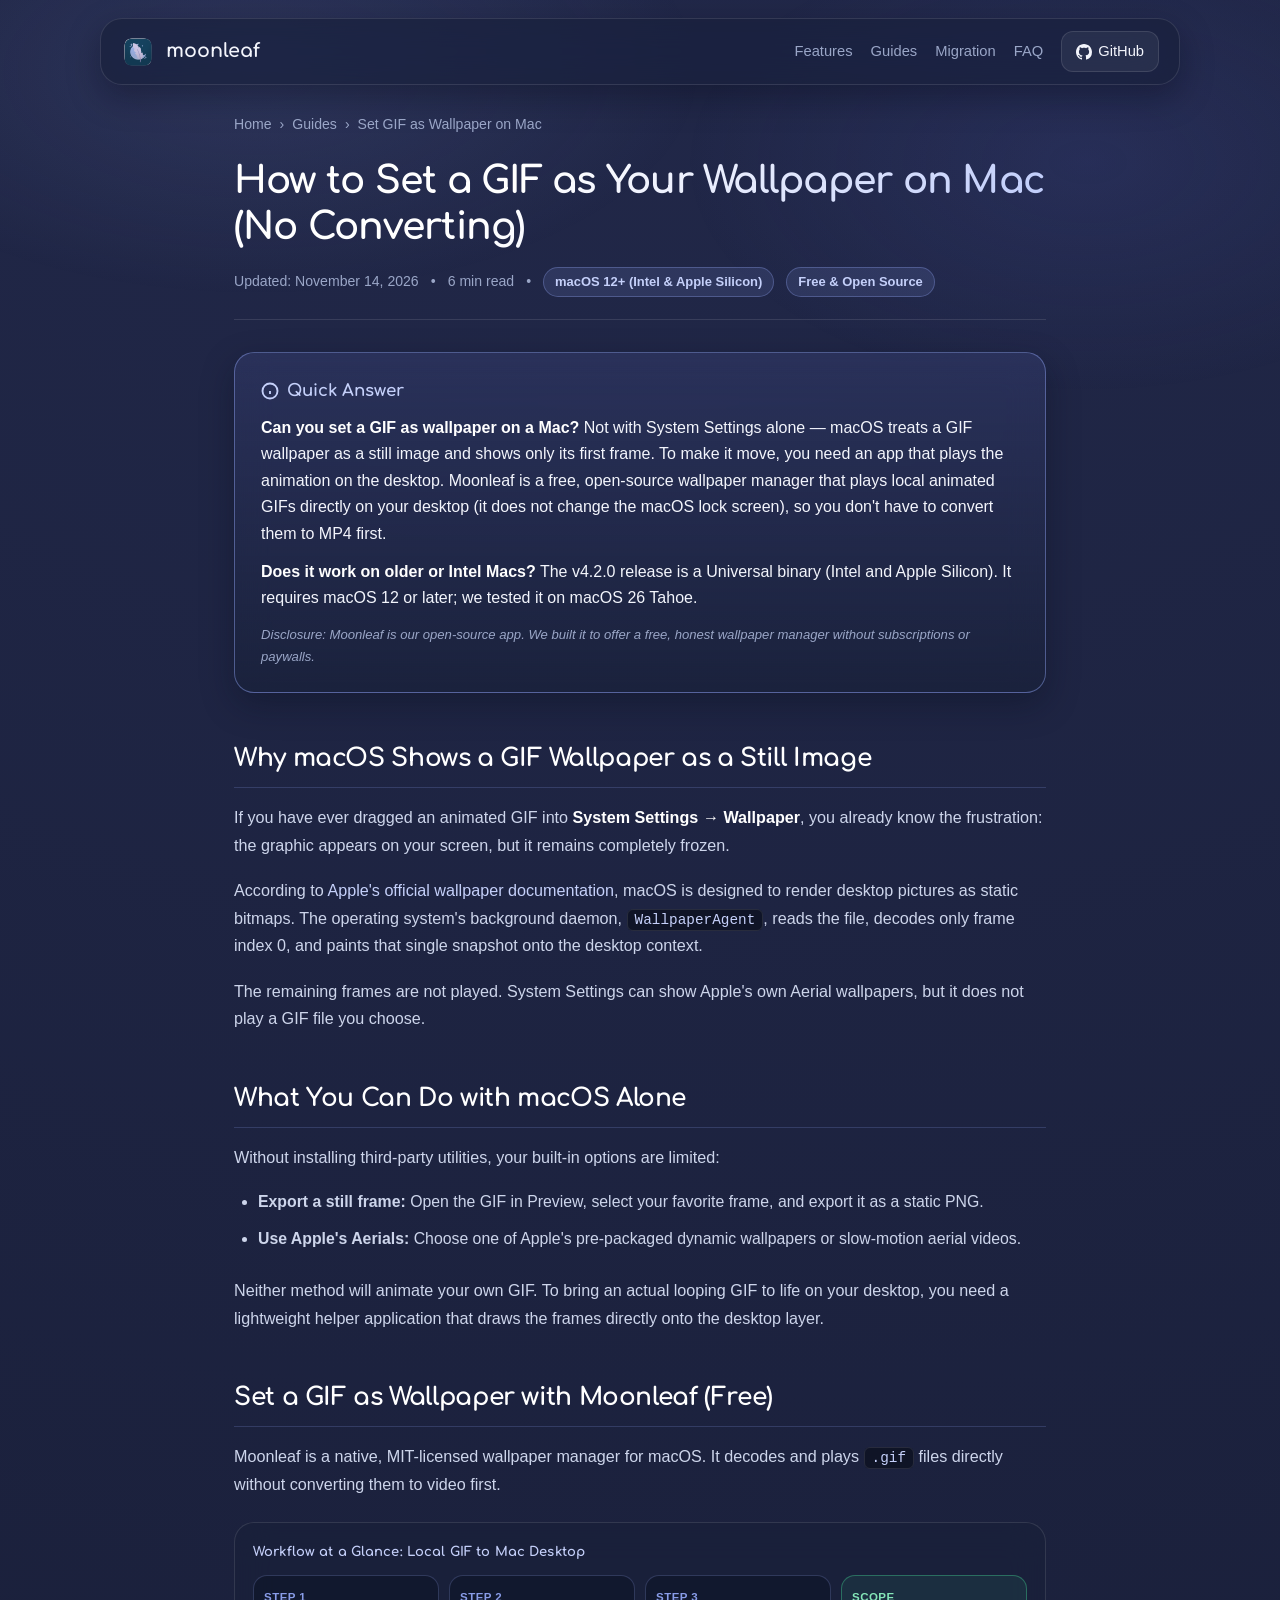
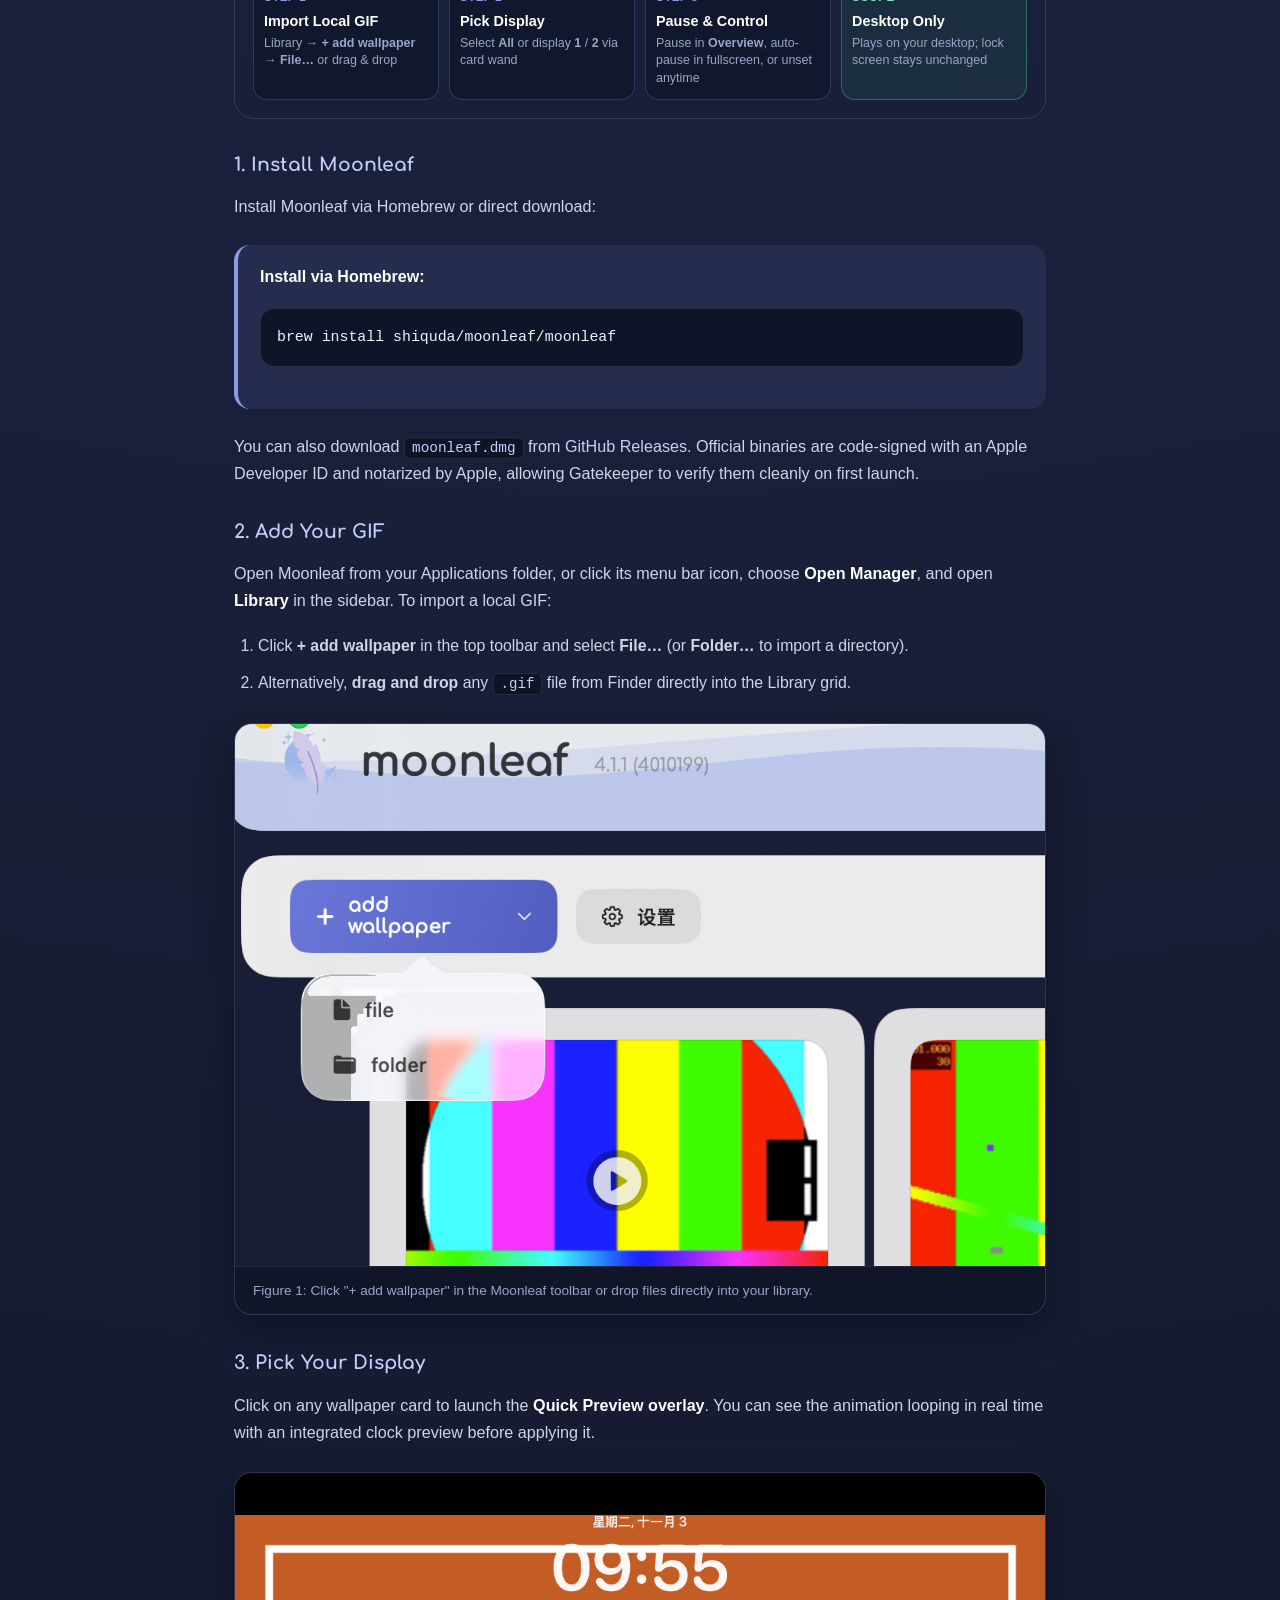
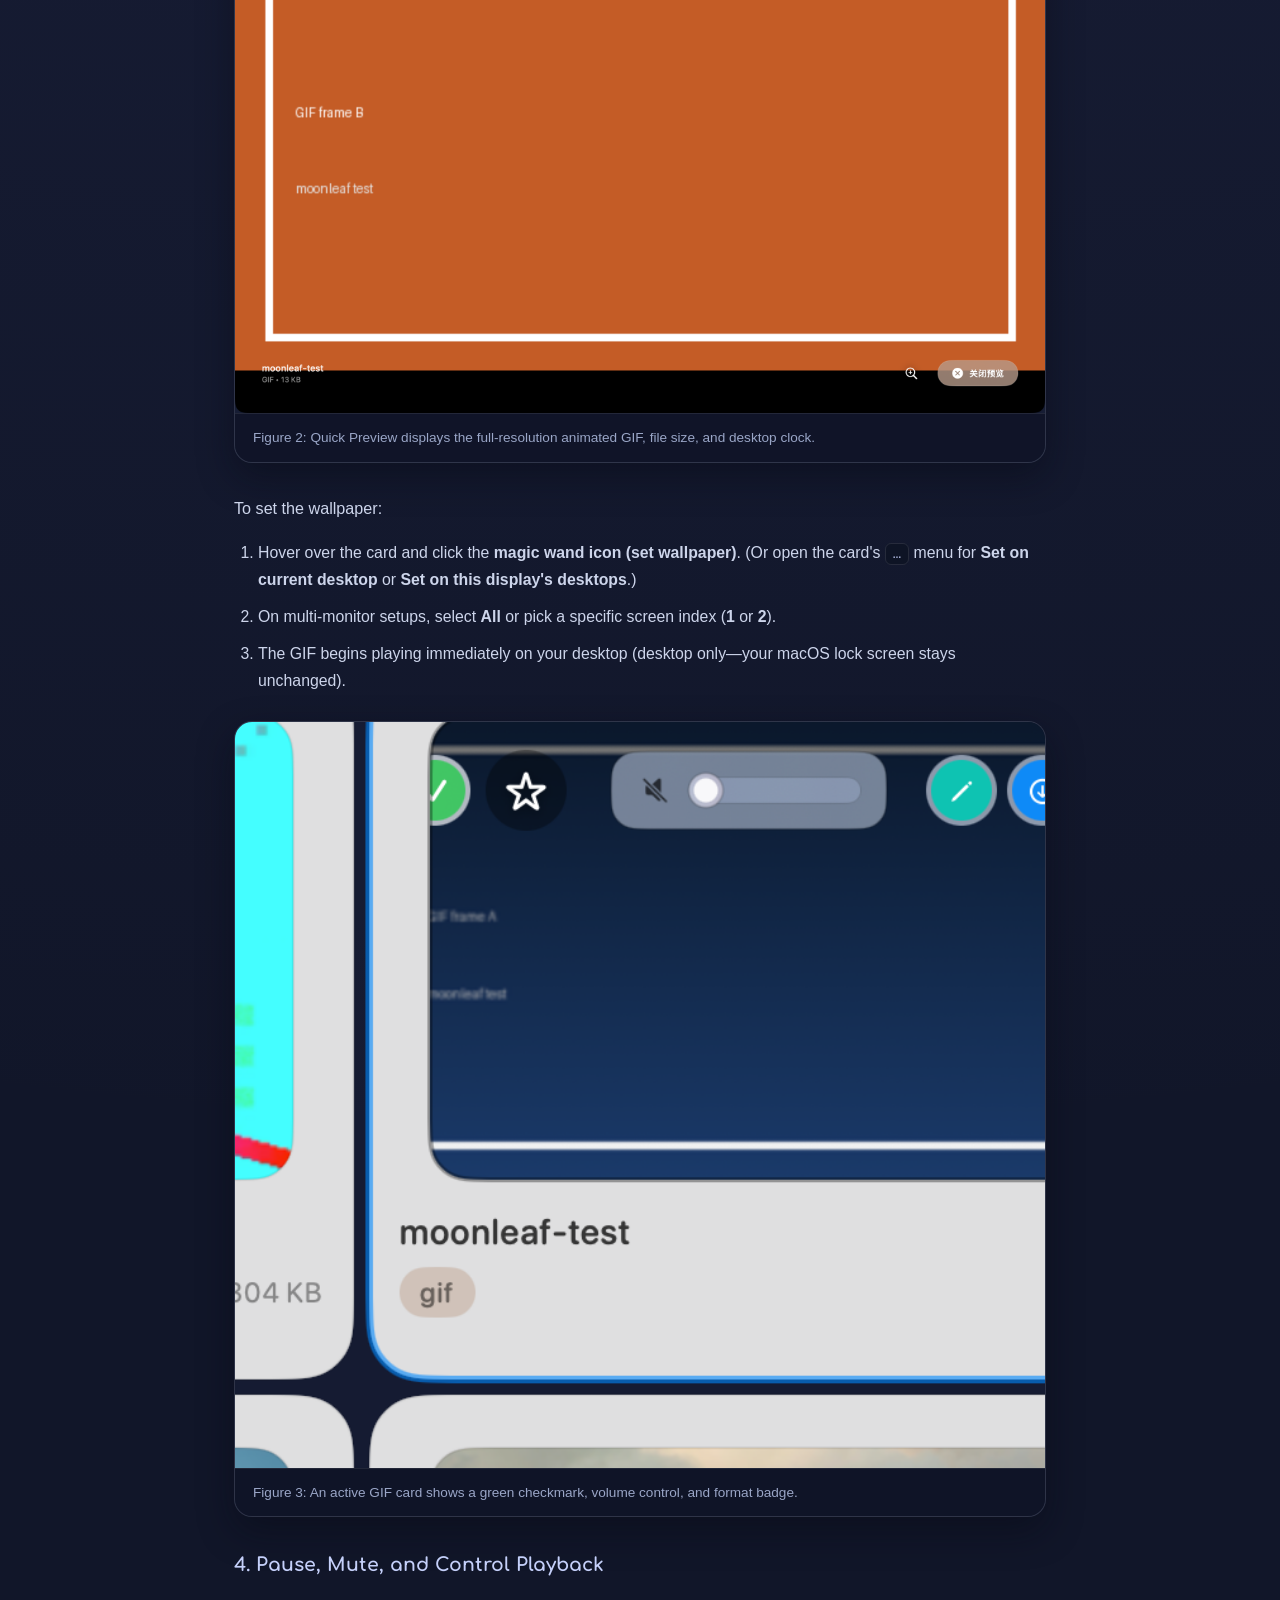
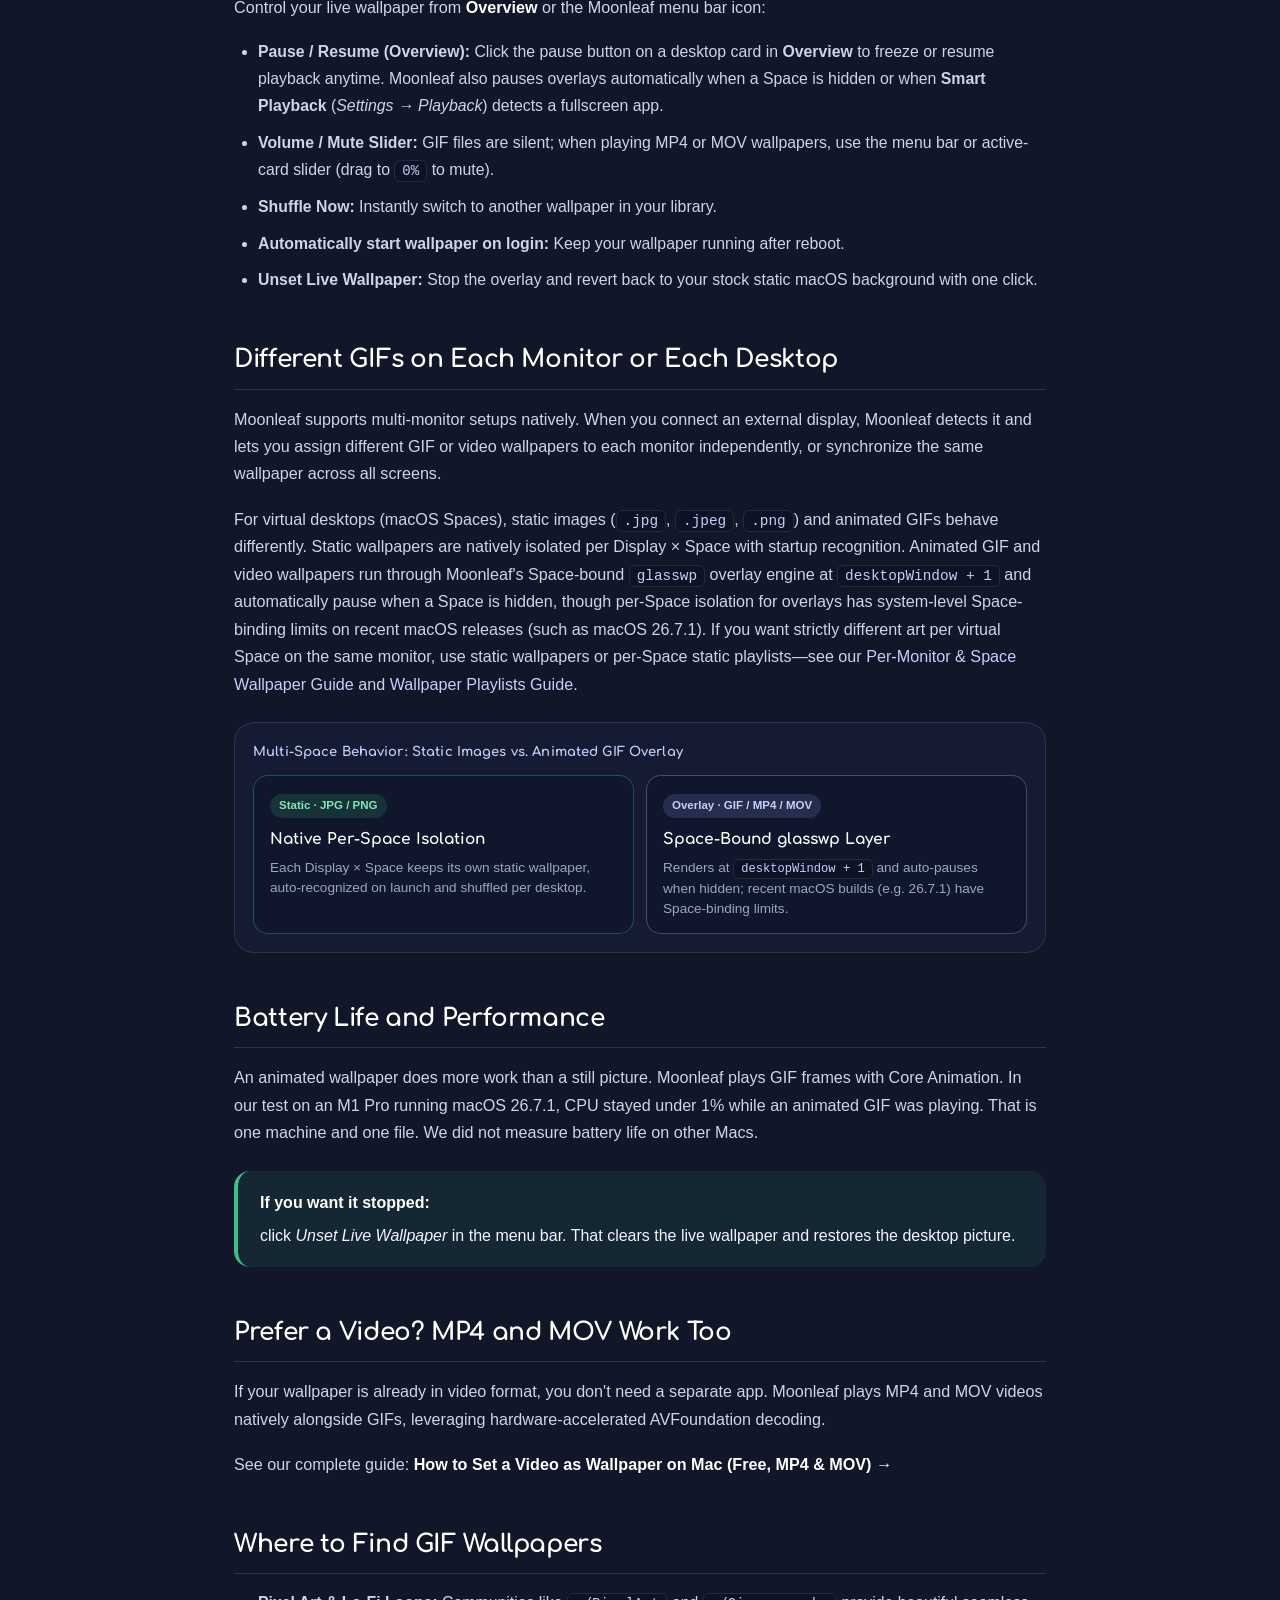
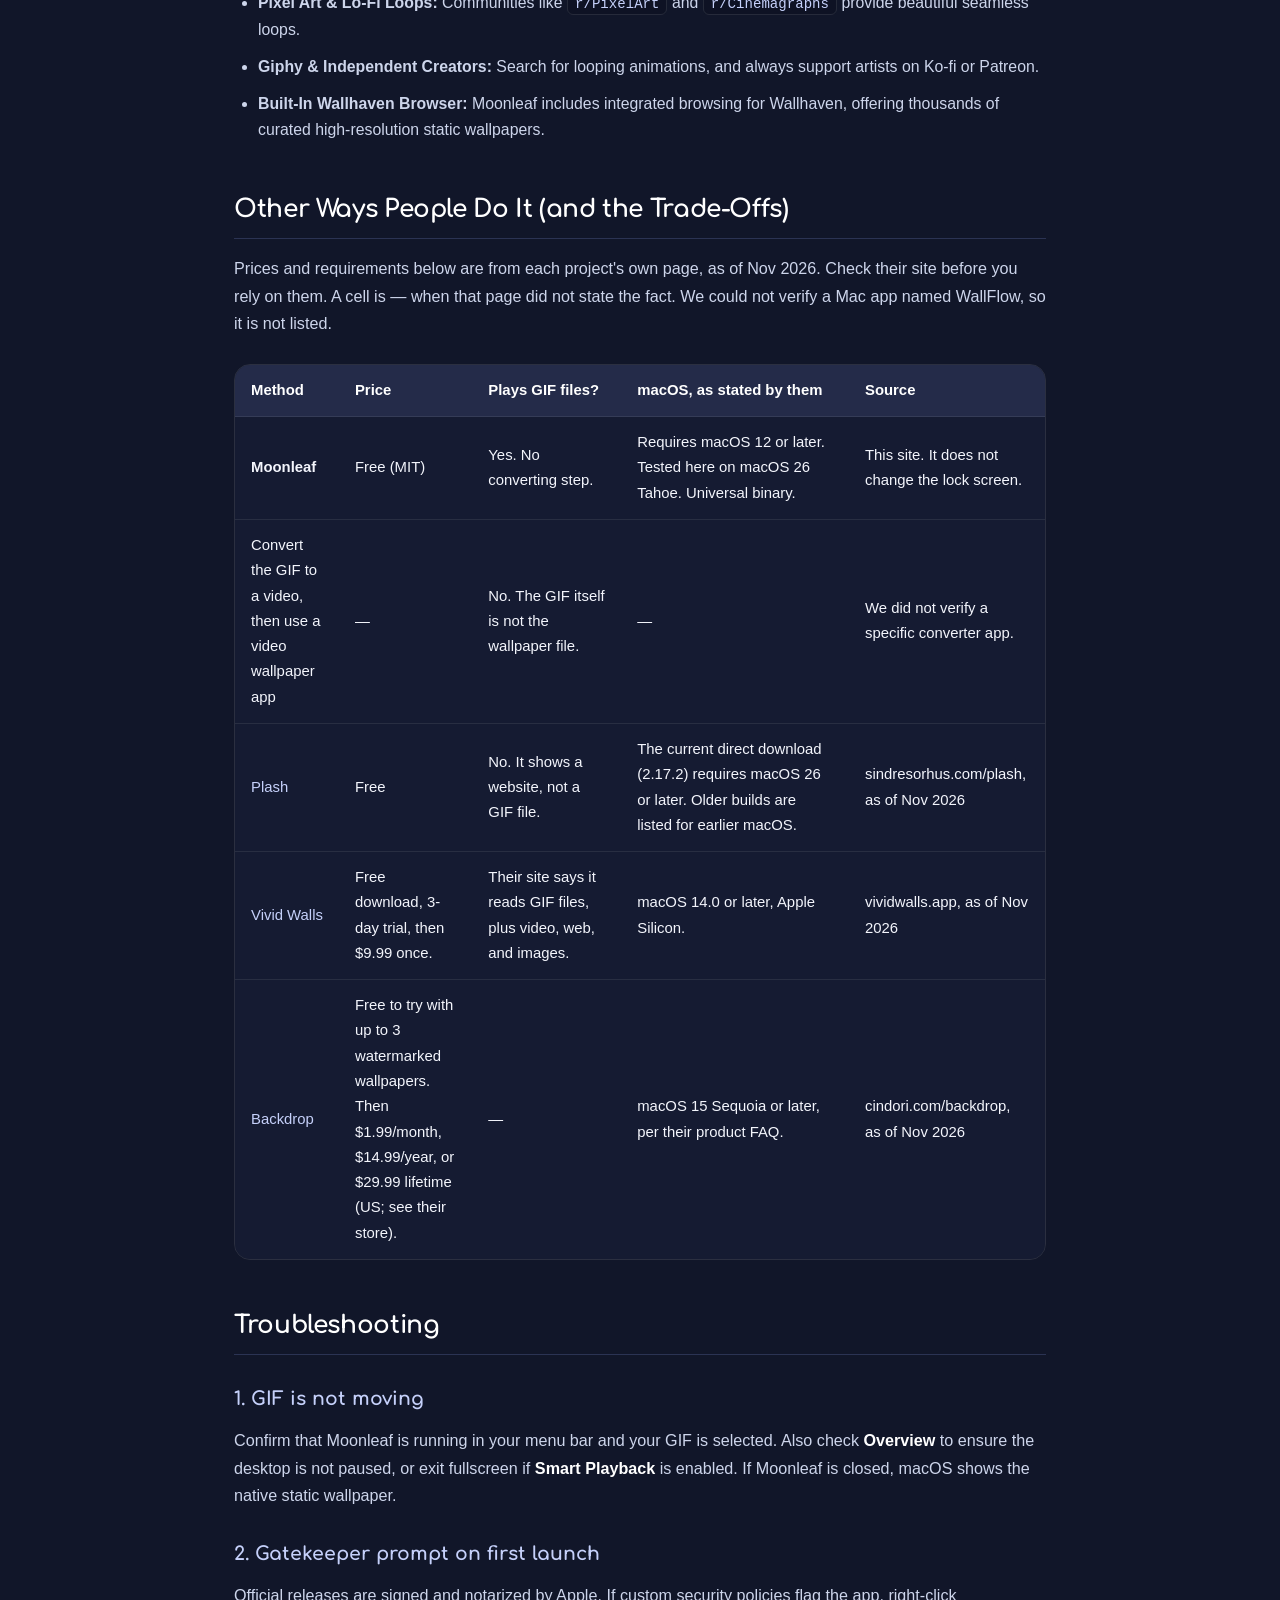
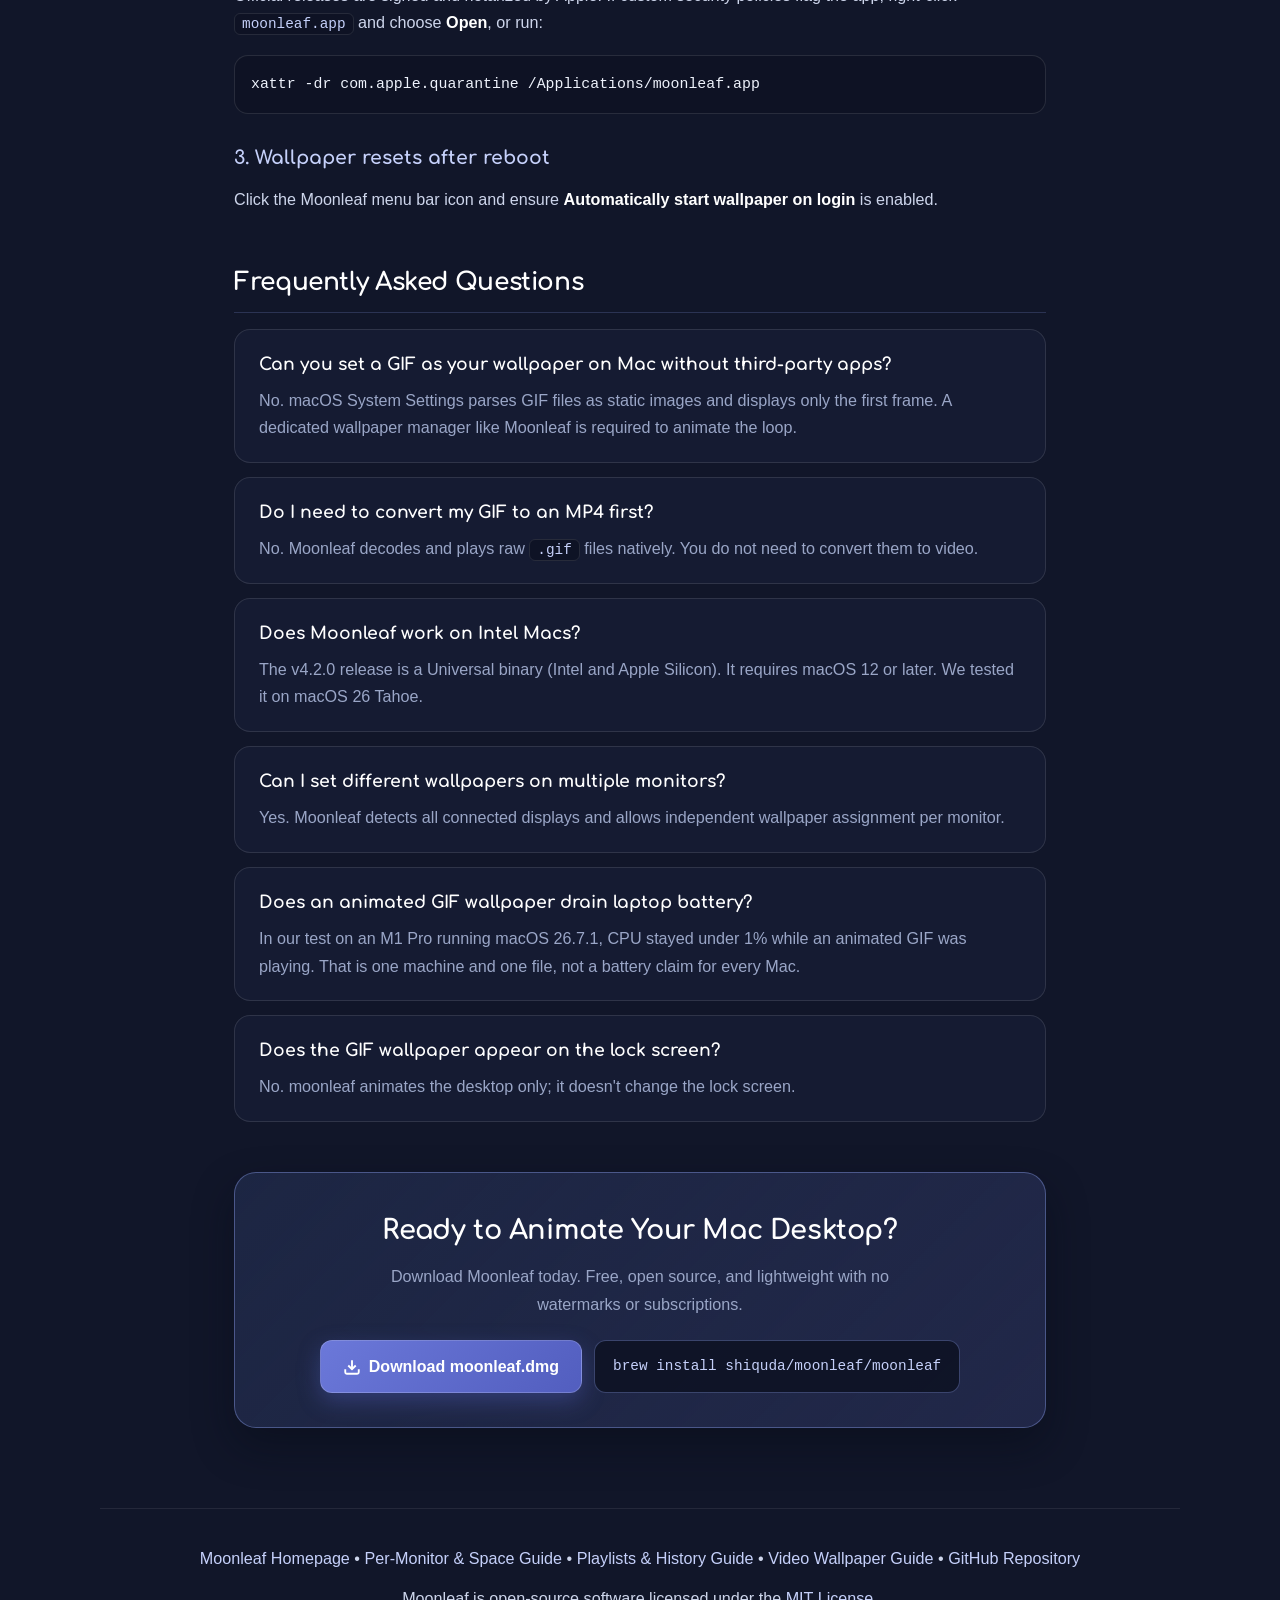
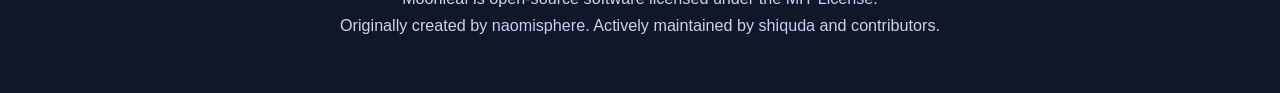
==== commit e219bcea: "docs: redesign homepage and guides to match in-app visual language" ====
--- a/docs/guides/gif-wallpaper-mac/index.html
+++ b/docs/guides/gif-wallpaper-mac/index.html
@@ -192,6 +192,32 @@
         Moonleaf is a native, MIT-licensed wallpaper manager for macOS. It decodes and plays <code>.gif</code> files directly without converting them to video first.
       </p>
 
+      <div class="visual-diagram" aria-label="GIF Wallpaper Workflow Diagram">
+        <div class="visual-diagram-label">Workflow at a Glance: Local GIF to Mac Desktop</div>
+        <div class="flow-grid">
+          <div class="flow-node">
+            <span class="flow-node-step">Step 1</span>
+            <span class="flow-node-title">Import Local GIF</span>
+            <span class="flow-node-desc">Library &rarr; <strong>+ add wallpaper</strong> &rarr; <strong>File&hellip;</strong> or drag &amp; drop</span>
+          </div>
+          <div class="flow-node">
+            <span class="flow-node-step">Step 2</span>
+            <span class="flow-node-title">Pick Display</span>
+            <span class="flow-node-desc">Select <strong>All</strong> or display <strong>1</strong> / <strong>2</strong> via card wand</span>
+          </div>
+          <div class="flow-node">
+            <span class="flow-node-step">Step 3</span>
+            <span class="flow-node-title">Pause &amp; Control</span>
+            <span class="flow-node-desc">Pause in <strong>Overview</strong>, auto-pause in fullscreen, or unset anytime</span>
+          </div>
+          <div class="flow-node mint">
+            <span class="flow-node-step">Scope</span>
+            <span class="flow-node-title">Desktop Only</span>
+            <span class="flow-node-desc">Plays on your desktop; lock screen stays unchanged</span>
+          </div>
+        </div>
+      </div>
+
       <h3>1. Install Moonleaf</h3>
       <p>
         Install Moonleaf via Homebrew or direct download:
@@ -263,6 +289,21 @@
       <p>
         For virtual desktops (macOS Spaces), static images (<code>.jpg</code>, <code>.jpeg</code>, <code>.png</code>) and animated GIFs behave differently. Static wallpapers are natively isolated per Display &times; Space with startup recognition. Animated GIF and video wallpapers run through Moonleaf's Space-bound <code>glasswp</code> overlay engine at <code>desktopWindow + 1</code> and automatically pause when a Space is hidden, though per-Space isolation for overlays has system-level Space-binding limits on recent macOS releases (such as macOS 26.7.1). If you want strictly different art per virtual Space on the same monitor, use static wallpapers or per-Space static playlists&mdash;see our <a href="../different-wallpaper-per-monitor-space-mac/">Per-Monitor &amp; Space Wallpaper Guide</a> and <a href="../wallpaper-playlists-mac/">Wallpaper Playlists Guide</a>.
       </p>
+      <div class="visual-diagram" aria-label="Static Wallpapers vs GIF Overlay Across Spaces">
+        <div class="visual-diagram-label">Multi-Space Behavior: Static Images vs. Animated GIF Overlay</div>
+        <div class="compare-grid">
+          <div class="compare-card is-static">
+            <span class="compare-badge">Static · JPG / PNG</span>
+            <h4>Native Per-Space Isolation</h4>
+            <p>Each Display &times; Space keeps its own static wallpaper, auto-recognized on launch and shuffled per desktop.</p>
+          </div>
+          <div class="compare-card is-overlay">
+            <span class="compare-badge">Overlay · GIF / MP4 / MOV</span>
+            <h4>Space-Bound glasswp Layer</h4>
+            <p>Renders at <code>desktopWindow + 1</code> and auto-pauses when hidden; recent macOS builds (e.g. 26.7.1) have Space-binding limits.</p>
+          </div>
+        </div>
+      </div>
     </section>
 
     <section>
--- a/docs/guides/style.css
+++ b/docs/guides/style.css
@@ -1,18 +1,38 @@
+@font-face {
+  font-family: 'Comfortaa';
+  src: url('../fonts/Comfortaa-Regular.ttf') format('truetype');
+  font-weight: 400;
+  font-style: normal;
+  font-display: swap;
+}
+
+@font-face {
+  font-family: 'Comfortaa';
+  src: url('../fonts/Comfortaa-Bold.ttf') format('truetype');
+  font-weight: 700;
+  font-style: normal;
+  font-display: swap;
+}
+
 :root {
-  --bg: #0b0f19;
-  --card-bg: rgba(22, 30, 48, 0.7);
-  --card-border: rgba(56, 75, 115, 0.4);
-  --text: #f0f6fc;
-  --text-muted: #8b949e;
-  --accent: #388bfd;
-  --accent-glow: rgba(56, 139, 253, 0.25);
-  --badge-bg: rgba(56, 139, 253, 0.15);
-  --badge-border: rgba(56, 139, 253, 0.35);
-  --code-bg: #111726;
-  --callout-bg: rgba(56, 139, 253, 0.08);
-  --callout-border: rgba(56, 139, 253, 0.4);
-  --tip-bg: rgba(46, 160, 67, 0.1);
-  --tip-border: rgba(46, 160, 67, 0.4);
+  --bg: #111629;
+  --card-bg: rgba(25, 33, 58, 0.6);
+  --card-inner: rgba(16, 22, 41, 0.68);
+  --card-border: rgba(255, 255, 255, 0.11);
+  --text: #f3f5fc;
+  --text-muted: #9aa6c7;
+  --accent: #899ce8;
+  --accent-soft: #c5d0fa;
+  --accent-glow: rgba(137, 156, 232, 0.22);
+  --primary-grad: linear-gradient(135deg, #6b78d9 0%, #525ebf 100%);
+  --mint: #3dbf85;
+  --amber: #ebad52;
+  --badge-bg: rgba(137, 156, 232, 0.14);
+  --badge-border: rgba(137, 156, 232, 0.34);
+  --code-bg: rgba(14, 19, 36, 0.88);
+  --callout-bg: rgba(137, 156, 232, 0.1);
+  --callout-border: #899ce8;
+  --tip-bg: rgba(61, 191, 133, 0.1);
 }
 
 * {
@@ -26,21 +46,23 @@
 }
 
 body {
-  font-family: -apple-system, BlinkMacSystemFont, "SF Pro Text", "Segoe UI", Roboto, Helvetica, Arial, sans-serif;
-  background-color: var(--bg);
+  font-family: -apple-system, BlinkMacSystemFont, "SF Pro Rounded", "SF Pro Text", "Segoe UI", Roboto, sans-serif;
+  background: radial-gradient(circle at 50% -10%, rgba(107, 120, 217, 0.22) 0%, rgba(17, 22, 41, 0) 50%), var(--bg);
   color: var(--text);
   line-height: 1.7;
   -webkit-font-smoothing: antialiased;
 }
 
+h1, h2, h3, .brand span {
+  font-family: 'Comfortaa', -apple-system, BlinkMacSystemFont, "SF Pro Rounded", sans-serif;
+}
+
 .glow-top {
-  position: absolute;
-  top: -150px;
-  left: 50%;
-  transform: translateX(-50%);
-  width: min(800px, 100%);
-  height: 450px;
-  background: radial-gradient(circle, rgba(56, 139, 253, 0.2) 0%, rgba(138, 92, 246, 0.1) 40%, transparent 70%);
+  position: fixed;
+  inset: 0;
+  background:
+    radial-gradient(640px 320px at 20% 8%, rgba(137, 156, 232, 0.12), transparent 70%),
+    radial-gradient(560px 320px at 85% 18%, rgba(82, 94, 191, 0.14), transparent 72%);
   pointer-events: none;
   z-index: 0;
 }
@@ -48,40 +70,47 @@
 header {
   position: relative;
   z-index: 10;
-  max-width: 1100px;
-  margin: 0 auto;
-  padding: 24px 20px;
+  max-width: 1080px;
+  margin: 18px auto 0;
+  padding: 12px 20px;
+  background: rgba(25, 33, 58, 0.72);
+  backdrop-filter: blur(22px) saturate(140%);
+  -webkit-backdrop-filter: blur(22px) saturate(140%);
+  border: 1px solid var(--card-border);
+  border-radius: 22px;
   display: flex;
   justify-content: space-between;
   align-items: center;
+  box-shadow: 0 12px 32px rgba(7, 10, 22, 0.35);
 }
 
 .brand {
   display: flex;
   align-items: center;
-  gap: 12px;
+  gap: 11px;
   text-decoration: none;
   color: var(--text);
   font-weight: 700;
-  font-size: 1.25rem;
+  font-size: 1.2rem;
 }
 
 .brand img {
-  width: 36px;
-  height: 36px;
-  border-radius: 8px;
+  width: 34px;
+  height: 34px;
+  border-radius: 9px;
 }
 
 .nav-links {
   display: flex;
-  gap: 20px;
+  gap: 18px;
   align-items: center;
 }
 
 .nav-links a {
   color: var(--text-muted);
   text-decoration: none;
-  font-size: 0.95rem;
+  font-size: 0.92rem;
+  font-weight: 500;
   transition: color 0.2s;
 }
 
@@ -93,24 +122,25 @@
   display: inline-flex;
   align-items: center;
   gap: 6px;
-  padding: 6px 14px;
-  background: var(--card-bg);
+  padding: 7px 14px;
+  background: rgba(255, 255, 255, 0.06);
   border: 1px solid var(--card-border);
-  border-radius: 20px;
+  border-radius: 12px;
   color: var(--text) !important;
-  font-weight: 500;
-  font-size: 0.9rem;
+  font-weight: 600;
+  font-size: 0.88rem;
 }
 
 .github-btn:hover {
   border-color: var(--accent);
+  background: rgba(137, 156, 232, 0.14);
 }
 
 .guide-article {
   position: relative;
   z-index: 10;
-  max-width: 840px;
-  margin: 30px auto 80px;
+  max-width: 860px;
+  margin: 28px auto 80px;
   padding: 0 24px;
 }
 
@@ -120,7 +150,7 @@
   gap: 8px;
   font-size: 0.88rem;
   color: var(--text-muted);
-  margin-bottom: 24px;
+  margin-bottom: 22px;
 }
 
 .breadcrumbs a {
@@ -136,17 +166,22 @@
 .guide-header {
   display: block;
   max-width: none;
+  margin: 0 0 32px;
   padding: 0;
-  margin-bottom: 36px;
+  background: none;
+  backdrop-filter: none;
+  border: none;
+  border-radius: 0;
+  box-shadow: none;
 }
 
 h1 {
-  font-size: 2.5rem;
-  font-weight: 800;
-  letter-spacing: -0.025em;
-  line-height: 1.2;
-  margin-bottom: 18px;
-  background: linear-gradient(135deg, #ffffff 40%, #79c0ff 100%);
+  font-size: 2.35rem;
+  font-weight: 700;
+  letter-spacing: -0.02em;
+  line-height: 1.22;
+  margin-bottom: 16px;
+  background: linear-gradient(135deg, #ffffff 35%, #b9c7fa 100%);
   -webkit-background-clip: text;
   -webkit-text-fill-color: transparent;
 }
@@ -155,10 +190,10 @@
   display: flex;
   flex-wrap: wrap;
   align-items: center;
-  gap: 14px;
+  gap: 12px;
   font-size: 0.88rem;
   color: var(--text-muted);
-  padding-bottom: 24px;
+  padding-bottom: 22px;
   border-bottom: 1px solid var(--card-border);
 }
 
@@ -166,37 +201,39 @@
   display: inline-flex;
   align-items: center;
   gap: 6px;
-  padding: 3px 10px;
+  padding: 3px 11px;
   background: var(--badge-bg);
   border: 1px solid var(--badge-border);
-  border-radius: 50px;
-  color: #79c0ff;
-  font-size: 0.82rem;
-  font-weight: 500;
+  border-radius: 999px;
+  color: var(--accent-soft);
+  font-size: 0.81rem;
+  font-weight: 600;
 }
 
 .answer-ready-box {
-  background: linear-gradient(180deg, rgba(56, 139, 253, 0.12) 0%, rgba(22, 30, 48, 0.7) 100%);
-  border: 1px solid var(--accent);
-  box-shadow: 0 0 25px var(--accent-glow);
-  border-radius: 14px;
-  padding: 24px 28px;
-  margin: 28px 0 36px;
+  background: linear-gradient(180deg, rgba(107, 120, 217, 0.14) 0%, rgba(25, 33, 58, 0.72) 100%);
+  backdrop-filter: blur(18px);
+  -webkit-backdrop-filter: blur(18px);
+  border: 1px solid rgba(137, 156, 232, 0.48);
+  box-shadow: 0 12px 32px rgba(10, 14, 30, 0.35);
+  border-radius: 20px;
+  padding: 24px 26px;
+  margin: 26px 0 34px;
 }
 
 .answer-ready-box h3 {
-  font-size: 1.05rem;
-  font-weight: 700;
-  color: #79c0ff;
-  margin-bottom: 10px;
+  font-size: 1.04rem;
+  font-weight: 700;
+  color: var(--accent-soft);
+  margin: 0 0 10px;
   display: flex;
   align-items: center;
   gap: 8px;
 }
 
 .answer-ready-box p {
-  font-size: 1.02rem;
-  color: #f0f6fc;
+  font-size: 1rem;
+  color: var(--text);
   line-height: 1.65;
   margin-bottom: 12px;
 }
@@ -214,26 +251,26 @@
 }
 
 h2 {
-  font-size: 1.65rem;
+  font-size: 1.55rem;
   font-weight: 700;
   letter-spacing: -0.015em;
   margin: 44px 0 16px;
   color: #ffffff;
   padding-bottom: 8px;
-  border-bottom: 1px solid rgba(56, 75, 115, 0.25);
+  border-bottom: 1px solid rgba(137, 156, 232, 0.22);
 }
 
 h3 {
-  font-size: 1.22rem;
-  font-weight: 600;
+  font-size: 1.18rem;
+  font-weight: 700;
   margin: 28px 0 12px;
-  color: #c9d1d9;
+  color: var(--accent-soft);
 }
 
 p {
   margin-bottom: 18px;
-  font-size: 1.02rem;
-  color: #c9d1d9;
+  font-size: 1.01rem;
+  color: #cdd5eb;
 }
 
 p strong {
@@ -241,7 +278,7 @@
 }
 
 a {
-  color: #58a6ff;
+  color: var(--accent-soft);
   text-decoration: none;
 }
 
@@ -251,12 +288,12 @@
 
 ul, ol {
   margin: 16px 0 24px 24px;
-  color: #c9d1d9;
+  color: #cdd5eb;
 }
 
 li {
   margin-bottom: 10px;
-  font-size: 1rem;
+  font-size: 0.99rem;
 }
 
 code {
@@ -264,15 +301,15 @@
   background: var(--code-bg);
   border: 1px solid rgba(255, 255, 255, 0.1);
   padding: 2px 7px;
-  border-radius: 5px;
-  font-size: 0.9em;
-  color: #79c0ff;
+  border-radius: 6px;
+  font-size: 0.89em;
+  color: var(--accent-soft);
 }
 
 pre {
   background: var(--code-bg);
   border: 1px solid var(--card-border);
-  border-radius: 10px;
+  border-radius: 14px;
   padding: 16px;
   overflow-x: auto;
   margin: 18px 0 24px;
@@ -282,13 +319,13 @@
   background: none;
   border: none;
   padding: 0;
-  color: #e6edf3;
-  font-size: 0.95rem;
+  color: #eef2fc;
+  font-size: 0.93rem;
 }
 
 .callout {
   padding: 18px 22px;
-  border-radius: 12px;
+  border-radius: 16px;
   margin: 24px 0;
   border-left: 4px solid;
 }
@@ -300,12 +337,12 @@
 
 .callout-tip {
   background: var(--tip-bg);
-  border-color: #2ea043;
+  border-color: var(--mint);
 }
 
 .callout-warning {
-  background: rgba(210, 153, 34, 0.1);
-  border-color: #d29922;
+  background: rgba(235, 173, 82, 0.11);
+  border-color: var(--amber);
 }
 
 .callout > strong {
@@ -318,13 +355,133 @@
   margin-bottom: 0;
 }
 
+/* Visual Workflow & Comparison Diagrams */
+.visual-diagram {
+  margin: 24px 0 30px;
+  background: var(--card-bg);
+  backdrop-filter: blur(18px);
+  -webkit-backdrop-filter: blur(18px);
+  border: 1px solid var(--card-border);
+  border-radius: 20px;
+  padding: 18px;
+}
+
+.visual-diagram-label {
+  font-family: 'Comfortaa', sans-serif;
+  font-size: 0.82rem;
+  font-weight: 700;
+  color: var(--accent-soft);
+  margin-bottom: 12px;
+  letter-spacing: 0.01em;
+}
+
+.flow-grid {
+  display: grid;
+  grid-template-columns: repeat(4, minmax(0, 1fr));
+  gap: 10px;
+}
+
+.flow-node {
+  background: var(--card-inner);
+  border: 1px solid rgba(137, 156, 232, 0.25);
+  border-radius: 14px;
+  padding: 12px 10px;
+  display: flex;
+  flex-direction: column;
+  gap: 4px;
+}
+
+.flow-node.mint {
+  border-color: rgba(61, 191, 133, 0.45);
+  background: rgba(61, 191, 133, 0.09);
+}
+
+.flow-node-step {
+  font-size: 0.72rem;
+  font-weight: 700;
+  color: var(--accent);
+  text-transform: uppercase;
+  letter-spacing: 0.04em;
+}
+
+.flow-node.mint .flow-node-step {
+  color: #84e6b8;
+}
+
+.flow-node-title {
+  font-size: 0.9rem;
+  font-weight: 700;
+  color: #ffffff;
+  line-height: 1.3;
+}
+
+.flow-node-desc {
+  font-size: 0.78rem;
+  color: var(--text-muted);
+  line-height: 1.4;
+}
+
+.compare-grid {
+  display: grid;
+  grid-template-columns: repeat(2, minmax(0, 1fr));
+  gap: 12px;
+}
+
+.compare-card {
+  background: var(--card-inner);
+  border: 1px solid rgba(255, 255, 255, 0.1);
+  border-radius: 15px;
+  padding: 14px 16px;
+}
+
+.compare-card.is-static {
+  border-color: rgba(61, 191, 133, 0.35);
+}
+
+.compare-card.is-overlay {
+  border-color: rgba(137, 156, 232, 0.4);
+}
+
+.compare-badge {
+  display: inline-block;
+  font-size: 0.72rem;
+  font-weight: 700;
+  padding: 2px 9px;
+  border-radius: 999px;
+  margin-bottom: 8px;
+}
+
+.compare-card.is-static .compare-badge {
+  background: rgba(61, 191, 133, 0.16);
+  color: #84e6b8;
+}
+
+.compare-card.is-overlay .compare-badge {
+  background: rgba(137, 156, 232, 0.18);
+  color: var(--accent-soft);
+}
+
+.compare-card h4 {
+  font-family: 'Comfortaa', sans-serif;
+  font-size: 0.96rem;
+  color: #ffffff;
+  margin-bottom: 6px;
+}
+
+.compare-card p {
+  font-size: 0.85rem;
+  margin-bottom: 0;
+  color: var(--text-muted);
+  line-height: 1.48;
+}
+
 .guide-img {
-  margin: 28px 0 32px;
+  margin: 26px 0 32px;
   background: var(--card-bg);
   border: 1px solid var(--card-border);
-  border-radius: 14px;
+  border-radius: 18px;
   overflow: hidden;
-  box-shadow: 0 10px 30px rgba(0, 0, 0, 0.4);
+  box-shadow: 0 14px 36px rgba(6, 9, 20, 0.45);
 }
 
 .guide-img img {
@@ -337,14 +494,14 @@
   padding: 12px 18px;
   font-size: 0.85rem;
   color: var(--text-muted);
-  background: rgba(11, 15, 25, 0.6);
-  border-top: 1px solid rgba(56, 75, 115, 0.3);
+  background: rgba(14, 19, 36, 0.72);
+  border-top: 1px solid rgba(255, 255, 255, 0.08);
 }
 
 .table-responsive {
   overflow-x: auto;
-  margin: 28px 0 34px;
-  border-radius: 12px;
+  margin: 26px 0 34px;
+  border-radius: 16px;
   border: 1px solid var(--card-border);
 }
 
@@ -352,17 +509,17 @@
   width: 100%;
   border-collapse: collapse;
   text-align: left;
-  font-size: 0.94rem;
+  font-size: 0.93rem;
   background: var(--card-bg);
 }
 
 th, td {
-  padding: 14px 18px;
-  border-bottom: 1px solid var(--card-border);
+  padding: 13px 16px;
+  border-bottom: 1px solid rgba(255, 255, 255, 0.08);
 }
 
 th {
-  background: rgba(56, 139, 253, 0.1);
+  background: rgba(137, 156, 232, 0.12);
   color: #ffffff;
   font-weight: 600;
   white-space: nowrap;
@@ -373,7 +530,7 @@
 }
 
 tr:hover td {
-  background: rgba(255, 255, 255, 0.02);
+  background: rgba(255, 255, 255, 0.025);
 }
 
 .faq-section {
@@ -382,15 +539,17 @@
 
 .faq-card {
   background: var(--card-bg);
+  backdrop-filter: blur(16px);
+  -webkit-backdrop-filter: blur(16px);
   border: 1px solid var(--card-border);
-  border-radius: 12px;
+  border-radius: 16px;
   padding: 20px 24px;
-  margin-bottom: 16px;
+  margin-bottom: 14px;
 }
 
 .faq-card h3 {
   margin: 0 0 8px;
-  font-size: 1.12rem;
+  font-size: 1.08rem;
   color: #ffffff;
 }
 
@@ -401,24 +560,24 @@
 
 .cta-banner {
   margin: 50px 0 20px;
-  background: linear-gradient(135deg, rgba(22, 30, 48, 0.9) 0%, rgba(56, 139, 253, 0.15) 100%);
-  border: 1px solid var(--accent);
-  box-shadow: 0 0 30px var(--accent-glow);
-  border-radius: 16px;
-  padding: 36px 32px;
+  background: linear-gradient(135deg, rgba(31, 41, 72, 0.85) 0%, rgba(107, 120, 217, 0.18) 100%);
+  border: 1px solid rgba(137, 156, 232, 0.42);
+  box-shadow: 0 18px 40px rgba(7, 10, 22, 0.45);
+  border-radius: 22px;
+  padding: 34px 28px;
   text-align: center;
 }
 
 .cta-banner h2 {
   border: none;
-  margin: 0 0 12px;
+  margin: 0 0 10px;
   padding: 0;
-  font-size: 1.8rem;
+  font-size: 1.7rem;
 }
 
 .cta-banner p {
-  max-width: 600px;
-  margin: 0 auto 24px;
+  max-width: 580px;
+  margin: 0 auto 22px;
   color: var(--text-muted);
 }
 
@@ -426,69 +585,72 @@
   display: flex;
   justify-content: center;
   flex-wrap: wrap;
-  gap: 14px;
+  gap: 12px;
 }
 
 .btn-primary {
   display: inline-flex;
   align-items: center;
   gap: 8px;
-  padding: 12px 24px;
-  background: linear-gradient(180deg, #2f81f7 0%, #1f6feb 100%);
+  padding: 12px 22px;
+  background: var(--primary-grad);
   color: #ffffff;
   font-weight: 600;
-  border-radius: 10px;
+  border-radius: 12px;
+  border: 1px solid rgba(255, 255, 255, 0.18);
   text-decoration: none !important;
-  box-shadow: 0 4px 14px rgba(47, 129, 247, 0.4);
-  transition: transform 0.15s, box-shadow 0.15s;
+  box-shadow: 0 8px 22px rgba(82, 94, 191, 0.4);
+  transition: transform 0.15s, filter 0.15s;
 }
 
 .btn-primary:hover {
   transform: translateY(-1px);
-  box-shadow: 0 6px 20px rgba(47, 129, 247, 0.6);
+  filter: brightness(1.08);
 }
 
 .btn-secondary {
   display: inline-flex;
   align-items: center;
   gap: 8px;
-  padding: 12px 20px;
+  padding: 12px 18px;
   background: var(--code-bg);
-  border: 1px solid var(--accent);
-  color: #79c0ff;
+  border: 1px solid rgba(137, 156, 232, 0.36);
+  color: var(--accent-soft);
   font-weight: 500;
-  border-radius: 10px;
+  border-radius: 12px;
   font-family: ui-monospace, SFMono-Regular, Menlo, Monaco, monospace;
-  font-size: 0.95rem;
+  font-size: 0.9rem;
   text-decoration: none !important;
   cursor: pointer;
 }
 
 footer {
-  max-width: 1100px;
+  max-width: 1080px;
   margin: 0 auto;
-  padding: 40px 20px;
+  padding: 36px 20px;
   text-align: center;
   color: var(--text-muted);
-  font-size: 0.9rem;
-  border-top: 1px solid var(--card-border);
+  font-size: 0.88rem;
+  border-top: 1px solid rgba(255, 255, 255, 0.08);
 }
 
 footer a {
-  color: var(--text-muted);
+  color: var(--accent-soft);
   text-decoration: none;
 }
 
 footer a:hover {
-  color: var(--text);
+  text-decoration: underline;
 }
 
 @media (max-width: 768px) {
-  header { flex-wrap: wrap; gap: 12px; }
-  .nav-links { gap: 14px; flex-wrap: wrap; }
-  h1 { font-size: 2rem; }
-  h2 { font-size: 1.4rem; }
+  header { flex-wrap: wrap; gap: 10px; margin: 12px 12px 0; padding: 12px 16px; }
+  .nav-links { gap: 12px; flex-wrap: wrap; }
+  h1 { font-size: 1.9rem; }
+  h2 { font-size: 1.35rem; }
   .guide-article { padding: 0 16px; margin-top: 20px; }
   .answer-ready-box { padding: 18px 20px; }
-  .cta-banner { padding: 26px 20px; }
-}
+  .flow-grid { grid-template-columns: repeat(2, minmax(0, 1fr)); }
+  .compare-grid { grid-template-columns: 1fr; }
+  .cta-banner { padding: 26px 18px; }
+}
